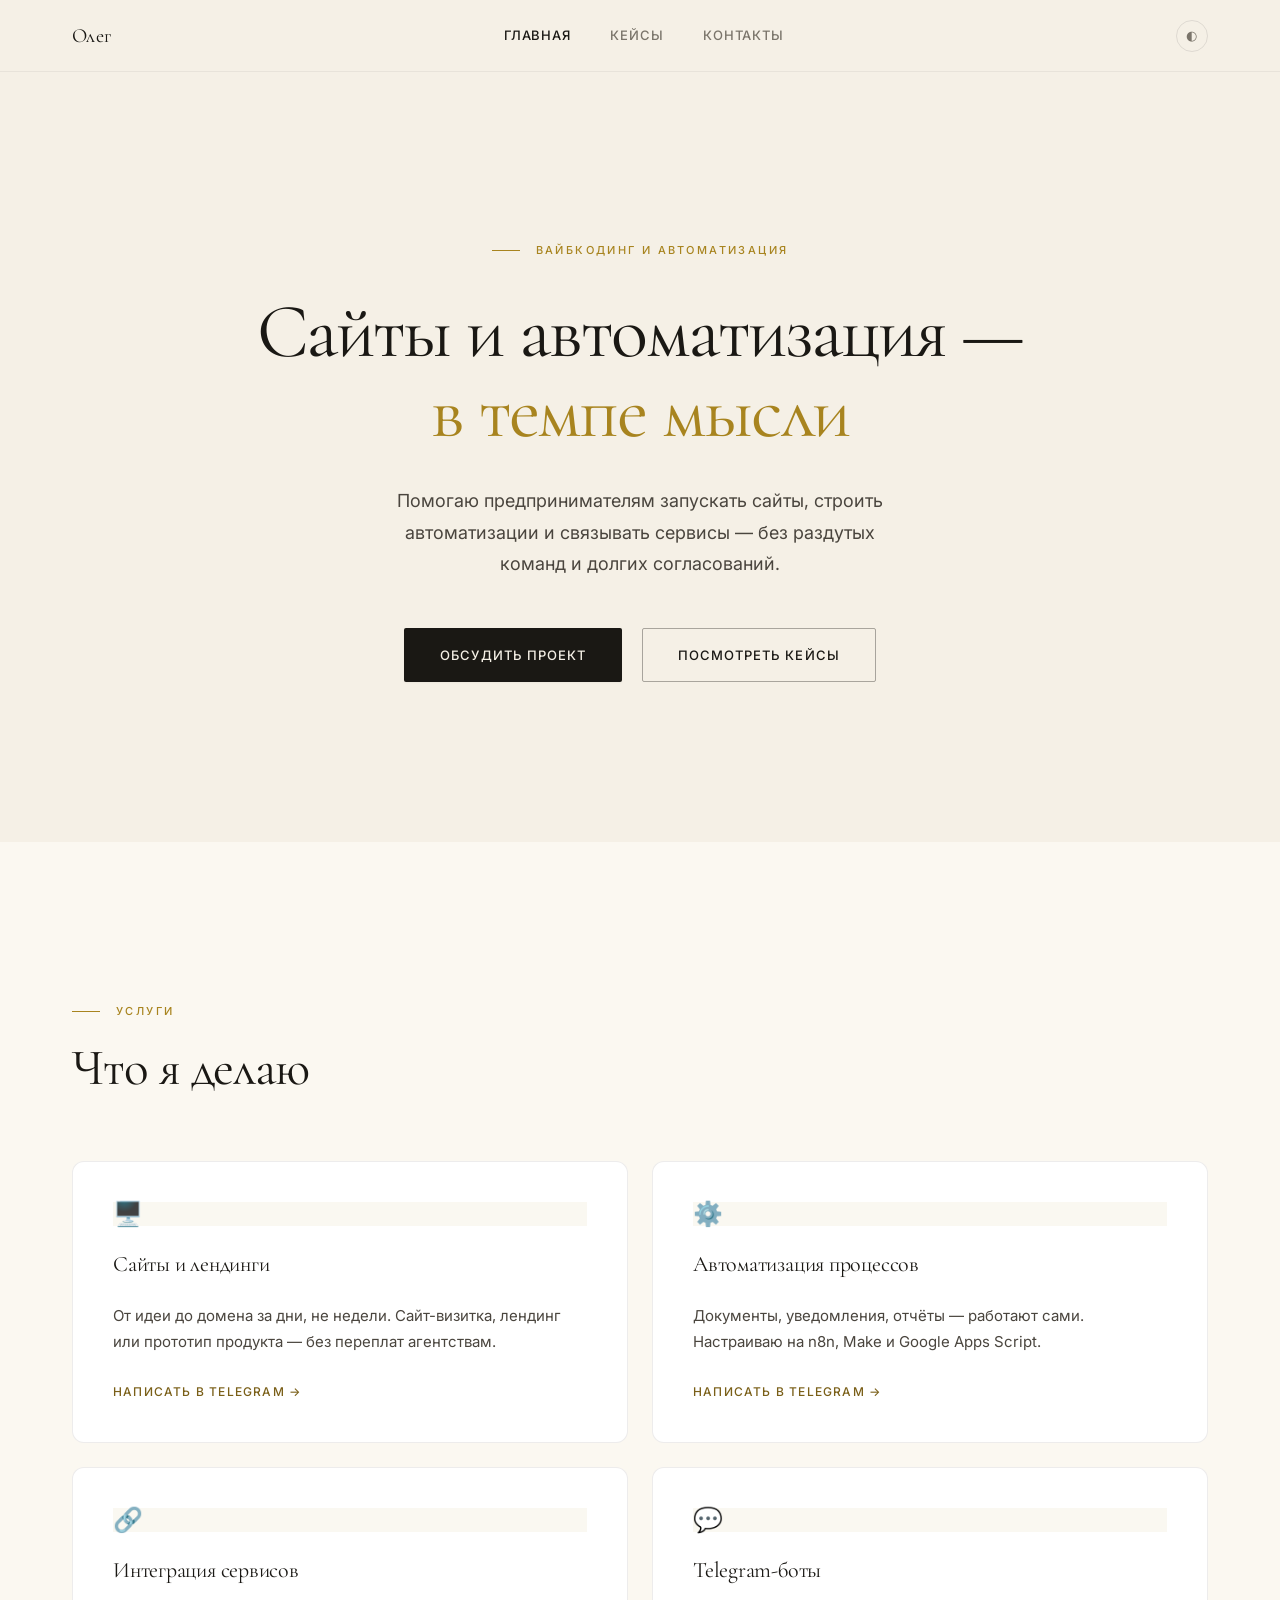
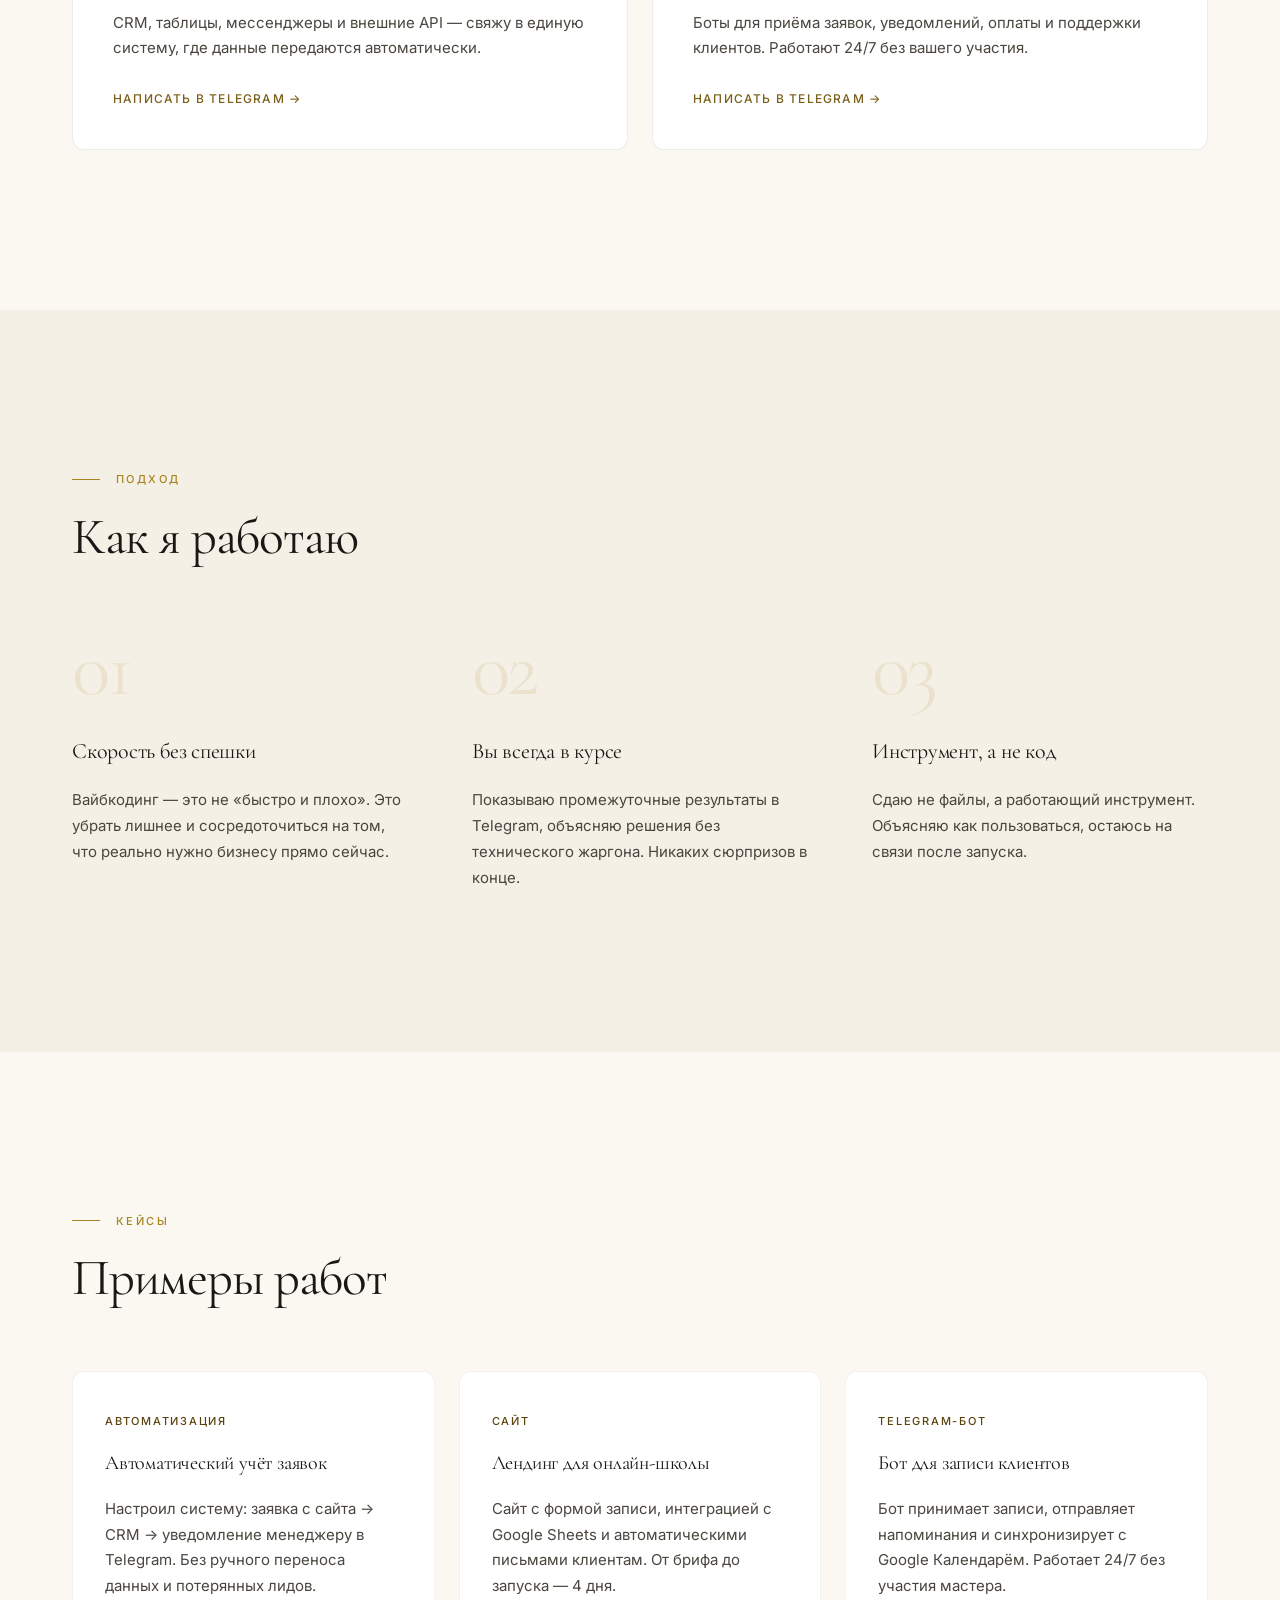
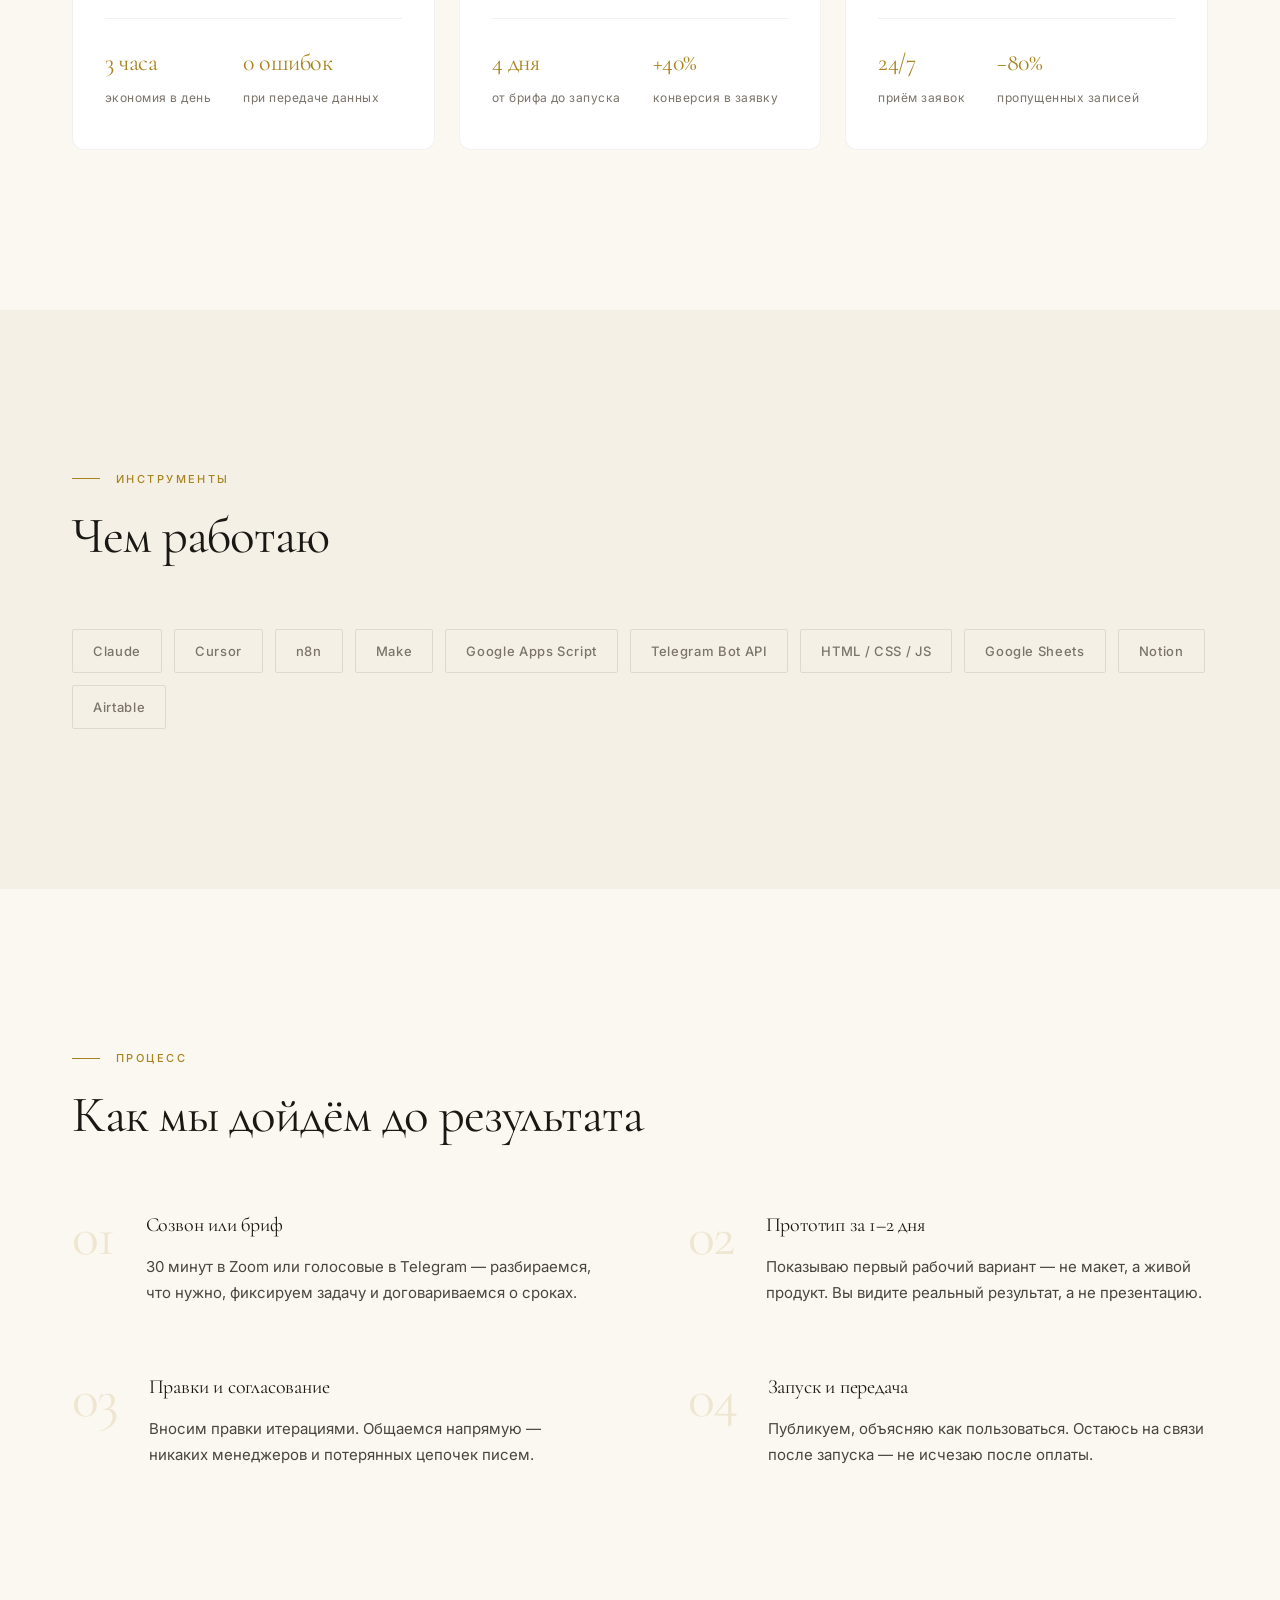
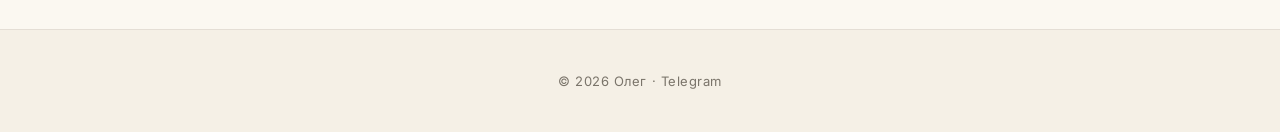
==== index.html @ b2e55bcb "Фаза 2 (частично): добавлены секции Подход, Кейсы, Стек, Процесс Добавлены 4 новые секции в index.ht" ====
<!DOCTYPE html>
<html lang="ru" data-theme="light">
<head>
  <meta charset="UTF-8">
  <meta name="viewport" content="width=device-width, initial-scale=1.0">
  <title>Олег — вайбкодер и автоматизация бизнеса</title>
  <link rel="stylesheet" href="styles/main.css">
  <link rel="stylesheet" href="styles/theme-light.css">
</head>
<body>

  <header class="header">
    <div class="container">
      <a href="index.html" class="logo">Олег</a>
      <nav class="nav">
        <a href="index.html" class="nav__link nav__link--active">Главная</a>
        <a href="portfolio.html" class="nav__link">Кейсы</a>
        <a href="contacts.html" class="nav__link">Контакты</a>
      </nav>
      <button class="theme-toggle" id="themeToggle" aria-label="Сменить тему"></button>
    </div>
  </header>

  <main>

    <section class="hero">
      <div class="container">
        <p class="hero__eyebrow">Вайбкодинг и автоматизация</p>
        <h1 class="hero__title">
          Сайты и автоматизация —<br>
          <span class="accent">в темпе мысли</span>
        </h1>
        <p class="hero__text">
          Помогаю предпринимателям запускать сайты, строить автоматизации
          и связывать сервисы — без раздутых команд и долгих согласований.
        </p>
        <div class="hero__actions">
          <a href="https://t.me/@ZhukOleh" class="btn btn--primary" target="_blank" rel="noopener">Обсудить проект</a>
          <a href="portfolio.html" class="btn btn--secondary">Посмотреть кейсы</a>
        </div>
      </div>
    </section>

    <section class="services">
      <div class="container">
        <p class="section-eyebrow">Услуги</p>
        <h2 class="section-title">Что я делаю</h2>
        <div class="services-grid">

          <article class="service-card">
            <div class="service-card__icon-wrap">🖥️</div>
            <h3 class="service-card__title">Сайты и лендинги</h3>
            <p class="service-card__text">От идеи до домена за дни, не недели. Сайт-визитка, лендинг или прототип продукта — без переплат агентствам.</p>
            <a href="https://t.me/@ZhukOleh" class="service-card__link" target="_blank" rel="noopener">Написать в Telegram →</a>
          </article>

          <article class="service-card">
            <div class="service-card__icon-wrap">⚙️</div>
            <h3 class="service-card__title">Автоматизация процессов</h3>
            <p class="service-card__text">Документы, уведомления, отчёты — работают сами. Настраиваю на n8n, Make и Google Apps Script.</p>
            <a href="https://t.me/@ZhukOleh" class="service-card__link" target="_blank" rel="noopener">Написать в Telegram →</a>
          </article>

          <article class="service-card">
            <div class="service-card__icon-wrap">🔗</div>
            <h3 class="service-card__title">Интеграция сервисов</h3>
            <p class="service-card__text">CRM, таблицы, мессенджеры и внешние API — свяжу в единую систему, где данные передаются автоматически.</p>
            <a href="https://t.me/@ZhukOleh" class="service-card__link" target="_blank" rel="noopener">Написать в Telegram →</a>
          </article>

          <article class="service-card">
            <div class="service-card__icon-wrap">💬</div>
            <h3 class="service-card__title">Telegram-боты</h3>
            <p class="service-card__text">Боты для приёма заявок, уведомлений, оплаты и поддержки клиентов. Работают 24/7 без вашего участия.</p>
            <a href="https://t.me/@ZhukOleh" class="service-card__link" target="_blank" rel="noopener">Написать в Telegram →</a>
          </article>

        </div>
      </div>
    </section>

    <section class="approach">
      <div class="container">
        <p class="section-eyebrow">Подход</p>
        <h2 class="section-title">Как я работаю</h2>
        <div class="approach-grid">

          <div class="approach-item">
            <span class="approach-item__num">01</span>
            <h3 class="approach-item__title">Скорость без спешки</h3>
            <p class="approach-item__text">Вайбкодинг — это не «быстро и плохо». Это убрать лишнее и сосредоточиться на том, что реально нужно бизнесу прямо сейчас.</p>
          </div>

          <div class="approach-item">
            <span class="approach-item__num">02</span>
            <h3 class="approach-item__title">Вы всегда в курсе</h3>
            <p class="approach-item__text">Показываю промежуточные результаты в Telegram, объясняю решения без технического жаргона. Никаких сюрпризов в конце.</p>
          </div>

          <div class="approach-item">
            <span class="approach-item__num">03</span>
            <h3 class="approach-item__title">Инструмент, а не код</h3>
            <p class="approach-item__text">Сдаю не файлы, а работающий инструмент. Объясняю как пользоваться, остаюсь на связи после запуска.</p>
          </div>

        </div>
      </div>
    </section>

    <section class="cases">
      <div class="container">
        <p class="section-eyebrow">Кейсы</p>
        <h2 class="section-title">Примеры работ</h2>
        <div class="cases-grid">

          <article class="case-card">
            <span class="case-card__tag">Автоматизация</span>
            <h3 class="case-card__title">Автоматический учёт заявок</h3>
            <p class="case-card__text">Настроил систему: заявка с сайта → CRM → уведомление менеджеру в Telegram. Без ручного переноса данных и потерянных лидов.</p>
            <div class="case-card__metrics">
              <div class="case-card__metric">
                <span class="case-card__metric-value">3 часа</span>
                <span class="case-card__metric-label">экономия в день</span>
              </div>
              <div class="case-card__metric">
                <span class="case-card__metric-value">0 ошибок</span>
                <span class="case-card__metric-label">при передаче данных</span>
              </div>
            </div>
          </article>

          <article class="case-card">
            <span class="case-card__tag">Сайт</span>
            <h3 class="case-card__title">Лендинг для онлайн-школы</h3>
            <p class="case-card__text">Сайт с формой записи, интеграцией с Google Sheets и автоматическими письмами клиентам. От брифа до запуска — 4 дня.</p>
            <div class="case-card__metrics">
              <div class="case-card__metric">
                <span class="case-card__metric-value">4 дня</span>
                <span class="case-card__metric-label">от брифа до запуска</span>
              </div>
              <div class="case-card__metric">
                <span class="case-card__metric-value">+40%</span>
                <span class="case-card__metric-label">конверсия в заявку</span>
              </div>
            </div>
          </article>

          <article class="case-card">
            <span class="case-card__tag">Telegram-бот</span>
            <h3 class="case-card__title">Бот для записи клиентов</h3>
            <p class="case-card__text">Бот принимает записи, отправляет напоминания и синхронизирует с Google Календарём. Работает 24/7 без участия мастера.</p>
            <div class="case-card__metrics">
              <div class="case-card__metric">
                <span class="case-card__metric-value">24/7</span>
                <span class="case-card__metric-label">приём заявок</span>
              </div>
              <div class="case-card__metric">
                <span class="case-card__metric-value">−80%</span>
                <span class="case-card__metric-label">пропущенных записей</span>
              </div>
            </div>
          </article>

        </div>
      </div>
    </section>

    <section class="stack">
      <div class="container">
        <p class="section-eyebrow">Инструменты</p>
        <h2 class="section-title">Чем работаю</h2>
        <div class="stack-grid">
          <div class="stack-item">Claude</div>
          <div class="stack-item">Cursor</div>
          <div class="stack-item">n8n</div>
          <div class="stack-item">Make</div>
          <div class="stack-item">Google Apps Script</div>
          <div class="stack-item">Telegram Bot API</div>
          <div class="stack-item">HTML / CSS / JS</div>
          <div class="stack-item">Google Sheets</div>
          <div class="stack-item">Notion</div>
          <div class="stack-item">Airtable</div>
        </div>
      </div>
    </section>

    <section class="process">
      <div class="container">
        <p class="section-eyebrow">Процесс</p>
        <h2 class="section-title">Как мы дойдём до результата</h2>
        <div class="process-steps">

          <div class="process-step">
            <span class="process-step__num">01</span>
            <div class="process-step__body">
              <h3 class="process-step__title">Созвон или бриф</h3>
              <p class="process-step__text">30 минут в Zoom или голосовые в Telegram — разбираемся, что нужно, фиксируем задачу и договариваемся о сроках.</p>
            </div>
          </div>

          <div class="process-step">
            <span class="process-step__num">02</span>
            <div class="process-step__body">
              <h3 class="process-step__title">Прототип за 1–2 дня</h3>
              <p class="process-step__text">Показываю первый рабочий вариант — не макет, а живой продукт. Вы видите реальный результат, а не презентацию.</p>
            </div>
          </div>

          <div class="process-step">
            <span class="process-step__num">03</span>
            <div class="process-step__body">
              <h3 class="process-step__title">Правки и согласование</h3>
              <p class="process-step__text">Вносим правки итерациями. Общаемся напрямую — никаких менеджеров и потерянных цепочек писем.</p>
            </div>
          </div>

          <div class="process-step">
            <span class="process-step__num">04</span>
            <div class="process-step__body">
              <h3 class="process-step__title">Запуск и передача</h3>
              <p class="process-step__text">Публикуем, объясняю как пользоваться. Остаюсь на связи после запуска — не исчезаю после оплаты.</p>
            </div>
          </div>

        </div>
      </div>
    </section>

  </main>

  <footer class="footer">
    <div class="container">
      <p>© 2026 Олег · <a href="https://t.me/@ZhukOleh" target="_blank" rel="noopener">Telegram</a></p>
    </div>
  </footer>

  <script>
    (function () {
      var html = document.documentElement;
      var btn = document.getElementById('themeToggle');
      var saved = localStorage.getItem('site-theme');
      if (saved) html.setAttribute('data-theme', saved);
      btn.addEventListener('click', function () {
        var next = html.getAttribute('data-theme') === 'light' ? 'dark' : 'light';
        html.setAttribute('data-theme', next);
        localStorage.setItem('site-theme', next);
      });
    }());
  </script>

</body>
</html>
---- styles/main.css ----
@import url('https://fonts.googleapis.com/css2?family=Cormorant+Garamond:ital,wght@0,400;0,500;0,600;1,400;1,500&family=Inter:wght@400;500;600&family=Playfair+Display:ital,wght@0,400;0,500;0,700;1,400&display=swap');

/* ============================================================
   Переменные
   ============================================================ */

:root {
  /* Фоны */
  --bg-void:          #08080C;
  --bg-deep:          #0D0C11;
  --bg-surface:       #13111A;
  --bg-surface-hover: #181520;

  /* Золото — только для акцентов */
  --gold-muted:   #8B6F2C;
  --gold-base:    #B8923C;
  --gold-classic: #D4AF37;
  --gold-bright:  #E2C05A;
  --gold-light:   #F4D77E;

  /* Текст */
  --text-primary:   #F5F0E8;
  --text-secondary: #B8B0A6;
  --text-tertiary:  #7A7268;

  /* Границы */
  --border-subtle:  rgba(245, 240, 232, 0.06);
  --border-default: rgba(245, 240, 232, 0.10);
  --border-gold:    rgba(212, 175, 55, 0.30);

  /* Шрифты */
  --font-heading: 'Playfair Display', Georgia, serif;
  --font-body:    'Inter', -apple-system, BlinkMacSystemFont, sans-serif;

  /* Анимация */
  --ease-out: cubic-bezier(0.16, 1, 0.3, 1);
}

/* ============================================================
   Сброс и база
   ============================================================ */

*, *::before, *::after {
  box-sizing: border-box;
  margin: 0;
  padding: 0;
}

body {
  font-family: var(--font-body);
  background-color: var(--bg-void);
  color: var(--text-primary);
  line-height: 1.7;
  -webkit-font-smoothing: antialiased;
}

.container {
  max-width: 1200px;
  margin: 0 auto;
  padding: 0 2rem;
}

/* ============================================================
   Header
   ============================================================ */

.header {
  height: 72px;
  display: flex;
  align-items: center;
  position: sticky;
  top: 0;
  z-index: 100;
  border-bottom: 1px solid var(--border-subtle);
  background: rgba(8, 8, 12, 0.85);
  backdrop-filter: blur(24px);
  -webkit-backdrop-filter: blur(24px);
}

.header .container {
  display: flex;
  align-items: center;
  justify-content: space-between;
  width: 100%;
}

.logo {
  font-family: var(--font-heading);
  font-size: 1.25rem;
  font-weight: 400;
  color: var(--text-primary);
  text-decoration: none;
  letter-spacing: 0.02em;
}

.nav {
  display: flex;
  gap: 2.5rem;
}

.nav__link {
  color: var(--text-tertiary);
  text-decoration: none;
  font-size: 0.8125rem;
  font-weight: 500;
  letter-spacing: 0.06em;
  text-transform: uppercase;
  transition: color 0.2s ease;
}

.nav__link:hover,
.nav__link--active {
  color: var(--text-primary);
}

/* ============================================================
   Кнопки
   ============================================================ */

.btn {
  display: inline-block;
  font-family: var(--font-body);
  font-size: 0.8125rem;
  font-weight: 500;
  letter-spacing: 0.08em;
  text-transform: uppercase;
  text-decoration: none;
  cursor: pointer;
  border: none;
  transition: all 0.3s var(--ease-out);
}

/* Золотая заливка */
.btn--primary {
  padding: 16px 36px;
  background: var(--gold-classic);
  color: #0A0908;
  border-radius: 2px;
}

.btn--primary:hover {
  background: var(--gold-bright);
  transform: translateY(-1px);
}

.btn--primary:active {
  transform: translateY(0);
}

/* Золотой контур */
.btn--secondary {
  padding: 15px 35px;
  background: transparent;
  color: var(--gold-classic);
  border: 1px solid var(--border-gold);
  border-radius: 2px;
}

.btn--secondary:hover {
  border-color: var(--gold-classic);
  color: var(--gold-bright);
}

/* ============================================================
   Вспомогательные элементы
   ============================================================ */

/* ── УСЛУГИ */
.section-eyebrow {
  display: flex;
  align-items: center;
  gap: 1rem;
  font-size: 0.6875rem;
  font-weight: 500;
  letter-spacing: 0.22em;
  text-transform: uppercase;
  color: var(--gold-classic);
  margin-bottom: 1.25rem;
}

.section-eyebrow::before {
  content: '';
  display: block;
  width: 28px;
  height: 1px;
  background: var(--gold-classic);
  flex-shrink: 0;
}

.section-title {
  font-family: var(--font-heading);
  font-size: clamp(2rem, 4vw, 3.25rem);
  font-weight: 400;
  letter-spacing: -0.02em;
  line-height: 1.1;
  color: var(--text-primary);
  margin-bottom: 4rem;
}

/* Золотой акцент в тексте — цвет, без градиента */
.accent {
  color: var(--gold-classic);
}

/* ============================================================
   Hero
   ============================================================ */

.hero {
  padding: 160px 0;
  text-align: center;
}

.hero__eyebrow {
  display: inline-flex;
  align-items: center;
  gap: 1rem;
  font-size: 0.6875rem;
  font-weight: 500;
  letter-spacing: 0.22em;
  text-transform: uppercase;
  color: var(--gold-classic);
  margin-bottom: 2rem;
}

.hero__eyebrow::before {
  content: '';
  display: block;
  width: 28px;
  height: 1px;
  background: var(--gold-classic);
}

.hero__title {
  font-family: var(--font-heading);
  font-size: clamp(2.75rem, 6vw, 5.5rem);
  font-weight: 400;
  line-height: 1.05;
  letter-spacing: -0.025em;
  color: var(--text-primary);
  margin-bottom: 2rem;
}

.hero__text {
  font-size: 1.125rem;
  color: var(--text-secondary);
  max-width: 520px;
  margin: 0 auto 3rem;
  line-height: 1.75;
  font-weight: 400;
}

.hero__actions {
  display: flex;
  gap: 1.25rem;
  justify-content: center;
  flex-wrap: wrap;
}

/* ============================================================
   Услуги
   ============================================================ */

.services {
  padding: 160px 0;
  background: var(--bg-deep);
}

.services-grid {
  display: grid;
  grid-template-columns: repeat(2, 1fr);
  gap: 1px;
  background: var(--border-subtle);
  border: 1px solid var(--border-subtle);
}

.service-card {
  background: var(--bg-deep);
  padding: 3rem 2.5rem;
  display: flex;
  flex-direction: column;
  gap: 1.25rem;
  transition: background 0.3s var(--ease-out);
}

.service-card:hover {
  background: var(--bg-surface);
}

.service-card__icon-wrap {
  font-size: 1.5rem;
  line-height: 1;
}

.service-card__title {
  font-family: var(--font-heading);
  font-size: 1.375rem;
  font-weight: 400;
  color: var(--text-primary);
  letter-spacing: -0.01em;
}

.service-card__text {
  font-size: 0.9375rem;
  color: var(--text-secondary);
  line-height: 1.7;
  flex: 1;
}

.service-card__link {
  display: inline-flex;
  align-items: center;
  gap: 0.5rem;
  font-size: 0.75rem;
  font-weight: 500;
  letter-spacing: 0.1em;
  text-transform: uppercase;
  color: var(--gold-muted);
  text-decoration: none;
  margin-top: 0.5rem;
  transition: color 0.2s ease, gap 0.2s ease;
}

.service-card__link:hover {
  color: var(--gold-classic);
  gap: 0.75rem;
}

/* ============================================================
   Подход
   ============================================================ */

.approach {
  padding: 160px 0;
  background: var(--bg-void);
}

.approach-grid {
  display: grid;
  grid-template-columns: repeat(3, 1fr);
  gap: 4rem;
}

.approach-item {
  position: relative;
}

.approach-item__num {
  display: block;
  font-family: var(--font-heading);
  font-size: 5rem;
  font-weight: 400;
  color: var(--gold-classic);
  opacity: 0.12;
  line-height: 1;
  margin-bottom: 1.5rem;
  letter-spacing: -0.04em;
}

.approach-item__title {
  font-family: var(--font-heading);
  font-size: 1.375rem;
  font-weight: 400;
  color: var(--text-primary);
  margin-bottom: 1rem;
  letter-spacing: -0.01em;
}

.approach-item__text {
  color: var(--text-secondary);
  font-size: 0.9375rem;
  line-height: 1.75;
}

/* ============================================================
   Кейсы
   ============================================================ */

.cases {
  padding: 160px 0;
  background: var(--bg-deep);
}

.cases-grid {
  display: grid;
  grid-template-columns: repeat(3, 1fr);
  gap: 1.5rem;
}

.case-card {
  background: var(--bg-surface);
  border: 1px solid var(--border-subtle);
  border-radius: 12px;
  padding: 2.5rem 2rem;
  display: flex;
  flex-direction: column;
  gap: 1.25rem;
  transition: border-color 0.3s var(--ease-out), transform 0.3s var(--ease-out);
}

.case-card:hover {
  border-color: var(--border-gold);
  transform: translateY(-4px);
}

.case-card__tag {
  font-size: 0.6875rem;
  font-weight: 500;
  letter-spacing: 0.16em;
  text-transform: uppercase;
  color: var(--gold-muted);
}

.case-card__title {
  font-family: var(--font-heading);
  font-size: 1.25rem;
  font-weight: 400;
  color: var(--text-primary);
  letter-spacing: -0.01em;
  line-height: 1.3;
}

.case-card__text {
  font-size: 0.9375rem;
  color: var(--text-secondary);
  line-height: 1.7;
  flex: 1;
}

.case-card__metrics {
  display: flex;
  gap: 2rem;
  padding-top: 1.5rem;
  border-top: 1px solid var(--border-subtle);
}

.case-card__metric {
  display: flex;
  flex-direction: column;
  gap: 0.25rem;
}

.case-card__metric-value {
  font-family: var(--font-heading);
  font-size: 1.5rem;
  font-weight: 400;
  color: var(--gold-classic);
  letter-spacing: -0.02em;
}

.case-card__metric-label {
  font-size: 0.75rem;
  color: var(--text-tertiary);
  letter-spacing: 0.04em;
}

/* ============================================================
   Стек
   ============================================================ */

.stack {
  padding: 160px 0;
  background: var(--bg-void);
}

.stack-grid {
  display: flex;
  flex-wrap: wrap;
  gap: 0.75rem;
}

.stack-item {
  padding: 0.625rem 1.25rem;
  border: 1px solid var(--border-default);
  border-radius: 2px;
  font-size: 0.8125rem;
  font-weight: 500;
  letter-spacing: 0.05em;
  color: var(--text-tertiary);
  transition: color 0.25s ease, border-color 0.25s ease;
  cursor: default;
}

.stack-item:hover {
  color: var(--gold-classic);
  border-color: var(--border-gold);
}

/* ============================================================
   Процесс
   ============================================================ */

.process {
  padding: 160px 0;
  background: var(--bg-deep);
}

.process-steps {
  display: grid;
  grid-template-columns: repeat(2, 1fr);
  gap: 4rem 6rem;
}

.process-step {
  display: flex;
  gap: 2rem;
  align-items: flex-start;
}

.process-step__num {
  font-family: var(--font-heading);
  font-size: 3.5rem;
  font-weight: 400;
  color: var(--gold-classic);
  opacity: 0.15;
  line-height: 1;
  flex-shrink: 0;
  letter-spacing: -0.04em;
}

.process-step__title {
  font-family: var(--font-heading);
  font-size: 1.25rem;
  font-weight: 400;
  color: var(--text-primary);
  margin-bottom: 0.75rem;
  letter-spacing: -0.01em;
}

.process-step__text {
  font-size: 0.9375rem;
  color: var(--text-secondary);
  line-height: 1.75;
}

/* ============================================================
   Footer
   ============================================================ */

.footer {
  background: var(--bg-void);
  border-top: 1px solid var(--border-subtle);
  padding: 2.5rem 0;
  text-align: center;
  color: var(--text-tertiary);
  font-size: 0.8125rem;
  letter-spacing: 0.04em;
}

.footer a {
  color: var(--text-tertiary);
  text-decoration: none;
  transition: color 0.2s ease;
}

.footer a:hover {
  color: var(--gold-classic);
}

/* ============================================================
   Переключатель темы
   ============================================================ */

.theme-toggle {
  width: 32px;
  height: 32px;
  border-radius: 50%;
  border: 1px solid var(--border-default);
  background: transparent;
  color: var(--text-tertiary);
  cursor: pointer;
  display: flex;
  align-items: center;
  justify-content: center;
  transition: border-color 0.2s ease, color 0.2s ease;
  padding: 0;
  font-size: 0.8125rem;
  line-height: 1;
  flex-shrink: 0;
}

.theme-toggle:hover {
  border-color: var(--gold-classic);
  color: var(--gold-classic);
}

/* ◑ в тёмной теме — показывает светлую половину (кликни чтобы перейти в свет) */
.theme-toggle::before {
  content: '◑';
}

[data-theme="light"] .theme-toggle::before {
  content: '◐';
}

/* ============================================================
   Адаптив
   ============================================================ */

@media (max-width: 1024px) {
  .approach-grid {
    gap: 2.5rem;
  }
}

@media (max-width: 900px) {
  .services-grid {
    grid-template-columns: 1fr;
  }

  .approach-grid {
    grid-template-columns: 1fr;
    gap: 3rem;
  }

  .cases-grid {
    grid-template-columns: 1fr;
  }

  .process-steps {
    grid-template-columns: 1fr;
    gap: 3rem;
  }
}

@media (max-width: 768px) {
  .hero {
    padding: 100px 0;
  }

  .services,
  .approach,
  .cases,
  .stack,
  .process {
    padding: 80px 0;
  }

  .hero__actions {
    flex-direction: column;
    align-items: center;
  }

  .hero__actions .btn {
    width: 100%;
    max-width: 300px;
    text-align: center;
  }
}

@media (max-width: 600px) {
  .nav {
    gap: 1.5rem;
  }

  .section-title {
    margin-bottom: 2.5rem;
  }

  .service-card {
    padding: 2.5rem 1.75rem;
  }
}
---- styles/theme-light.css ----
/* ============================================================
   Светлая тема — переопределения поверх main.css
   Активируется атрибутом data-theme="light" на <html>
   ============================================================ */

[data-theme="light"] {

  /* Фоны */
  --bg-void:          #F5F0E6;
  --bg-deep:          #FBF8F1;
  --bg-surface:       #FFFFFF;
  --bg-surface-hover: #FBF8F1;
  --bg-elevated:      #EDE6D6;

  /* Антикварное золото — темнее, чем в тёмной теме: иначе не читается на cream */
  --gold-muted:   #5A430D;
  --gold-base:    #7A5F18;
  --gold-classic: #A8841F;
  --gold-bright:  #C9A961;
  --gold-light:   #DCC588;

  /* Чернила вместо белого */
  --text-primary:   #1A1814;
  --text-secondary: #4A453E;
  --text-tertiary:  #7A746A;
  --text-disabled:  #B8B0A0;

  /* Границы — тонкие чернила */
  --border-subtle:  rgba(26, 24, 20, 0.06);
  --border-default: rgba(26, 24, 20, 0.10);
  --border-gold:    rgba(168, 132, 31, 0.40);

  /* Cormorant Garamond — более книжный, чем Playfair */
  --font-heading: 'Cormorant Garamond', Georgia, serif;
}

/* ============================================================
   Header
   ============================================================ */

[data-theme="light"] .header {
  background: rgba(245, 240, 230, 0.92);
}

/* ============================================================
   Кнопки — на светлом CTA чернильная, не золотая
   ============================================================ */

[data-theme="light"] .btn--primary {
  background: #1A1814;
  color: #F5F0E6;
  border-color: #1A1814;
  box-shadow: 0 1px 2px rgba(26, 24, 20, 0.04);
}

[data-theme="light"] .btn--primary:hover {
  background: #2A2620;
  transform: translateY(-2px);
  /* Тонкая золотая полоска снизу — сигнатурный люкс-приём */
  box-shadow:
    inset 0 -1px 0 rgba(168, 132, 31, 0.5),
    0 16px 32px -8px rgba(26, 24, 20, 0.18);
}

[data-theme="light"] .btn--primary:active {
  transform: translateY(0);
  box-shadow: 0 4px 12px rgba(26, 24, 20, 0.12);
}

[data-theme="light"] .btn--secondary {
  color: #1A1814;
  border-color: rgba(26, 24, 20, 0.35);
}

[data-theme="light"] .btn--secondary:hover {
  color: #1A1814;
  border-color: #1A1814;
  background: rgba(26, 24, 20, 0.04);
  box-shadow: none;
}

/* ============================================================
   Карточки услуг — белые, приподнятые, с радиусами
   ============================================================ */

/* Убираем «плитку» из тёмной темы */
[data-theme="light"] .services-grid {
  gap: 1.5rem;
  background: transparent;
  border: none;
}

[data-theme="light"] .service-card {
  background: #FFFFFF;
  border: 1px solid rgba(26, 24, 20, 0.08);
  border-radius: 12px;
  padding: 2.5rem;
}

[data-theme="light"] .service-card:hover {
  border-color: rgba(168, 132, 31, 0.35);
  background: linear-gradient(180deg, #FFFFFF 0%, #FBF8F1 100%);
  transform: translateY(-4px);
  box-shadow: 0 24px 48px -16px rgba(26, 24, 20, 0.10);
}

[data-theme="light"] .service-card__icon-wrap {
  background: rgba(168, 132, 31, 0.06);
  border-color: rgba(168, 132, 31, 0.16);
}

[data-theme="light"] .service-card__link {
  color: var(--gold-base);
}

[data-theme="light"] .service-card__link:hover {
  color: var(--gold-classic);
}

/* ============================================================
   Footer
   ============================================================ */

[data-theme="light"] .footer {
  border-top-color: rgba(26, 24, 20, 0.08);
}
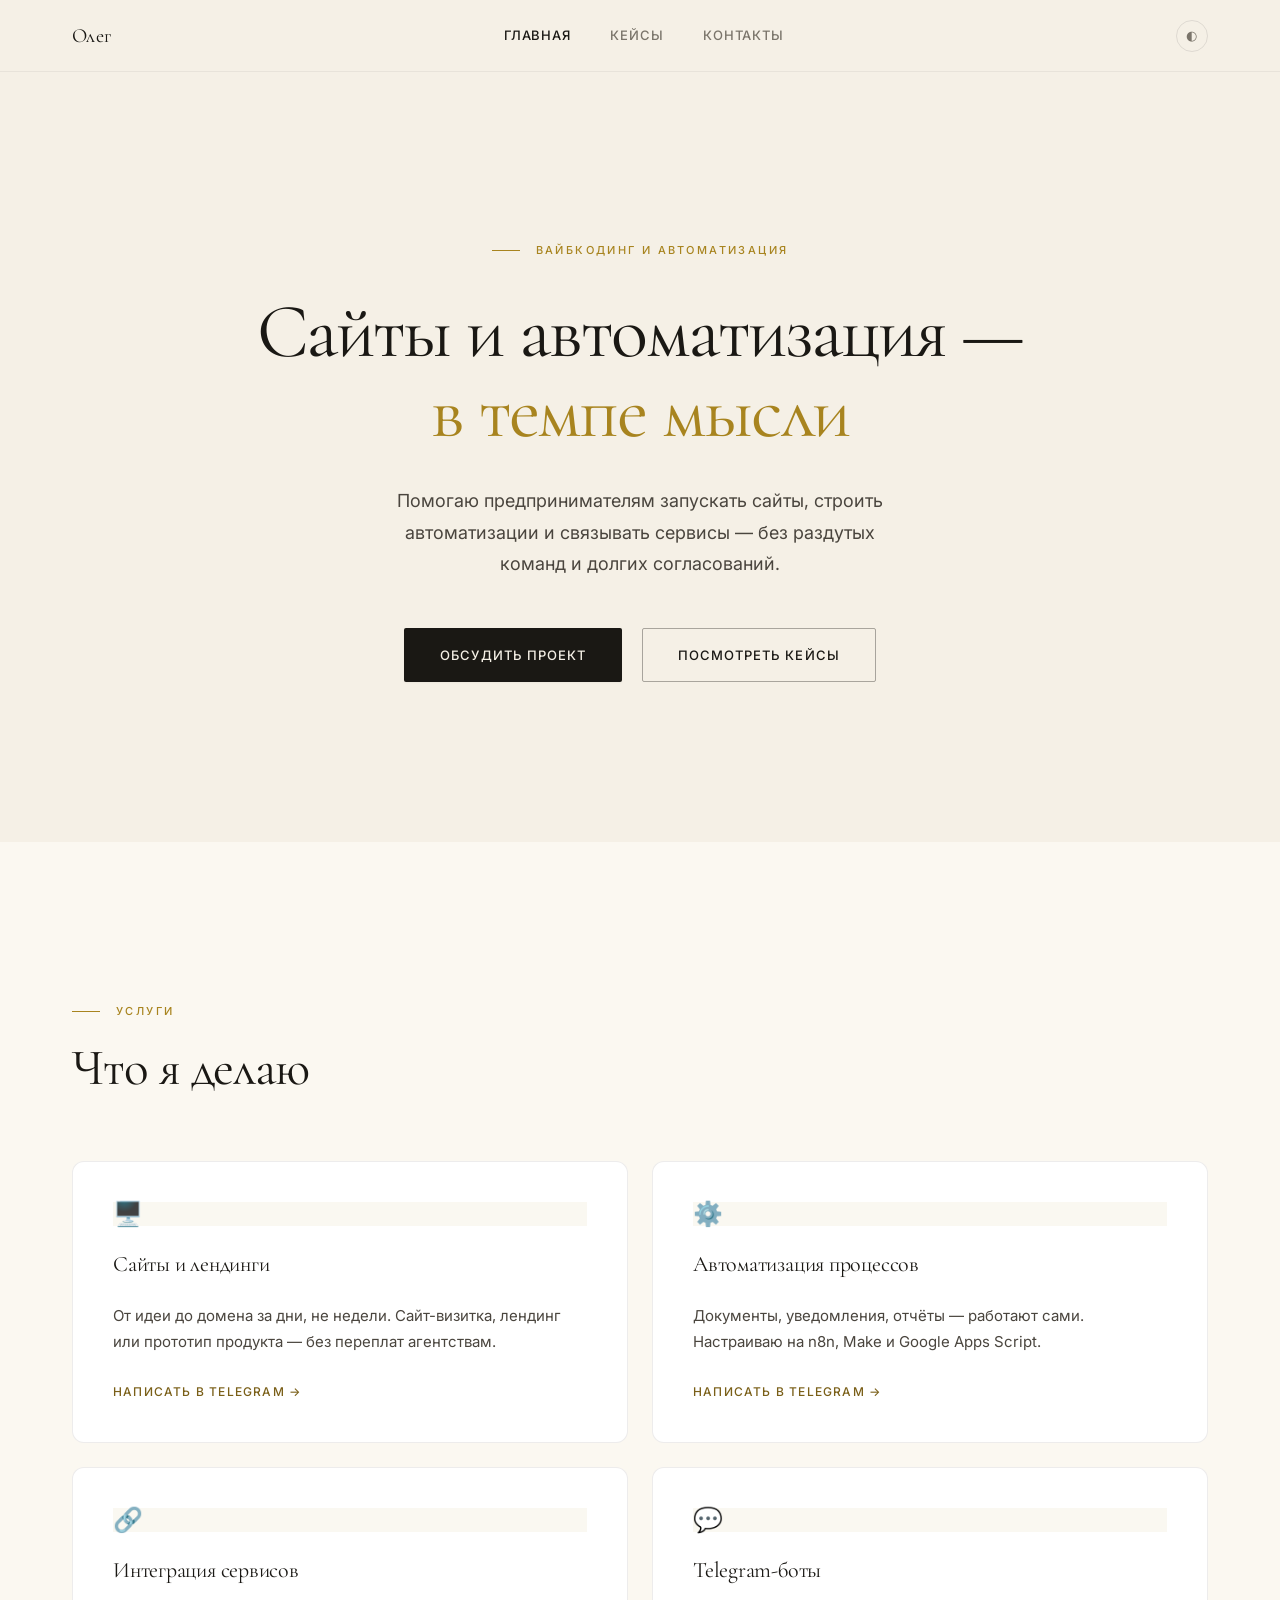
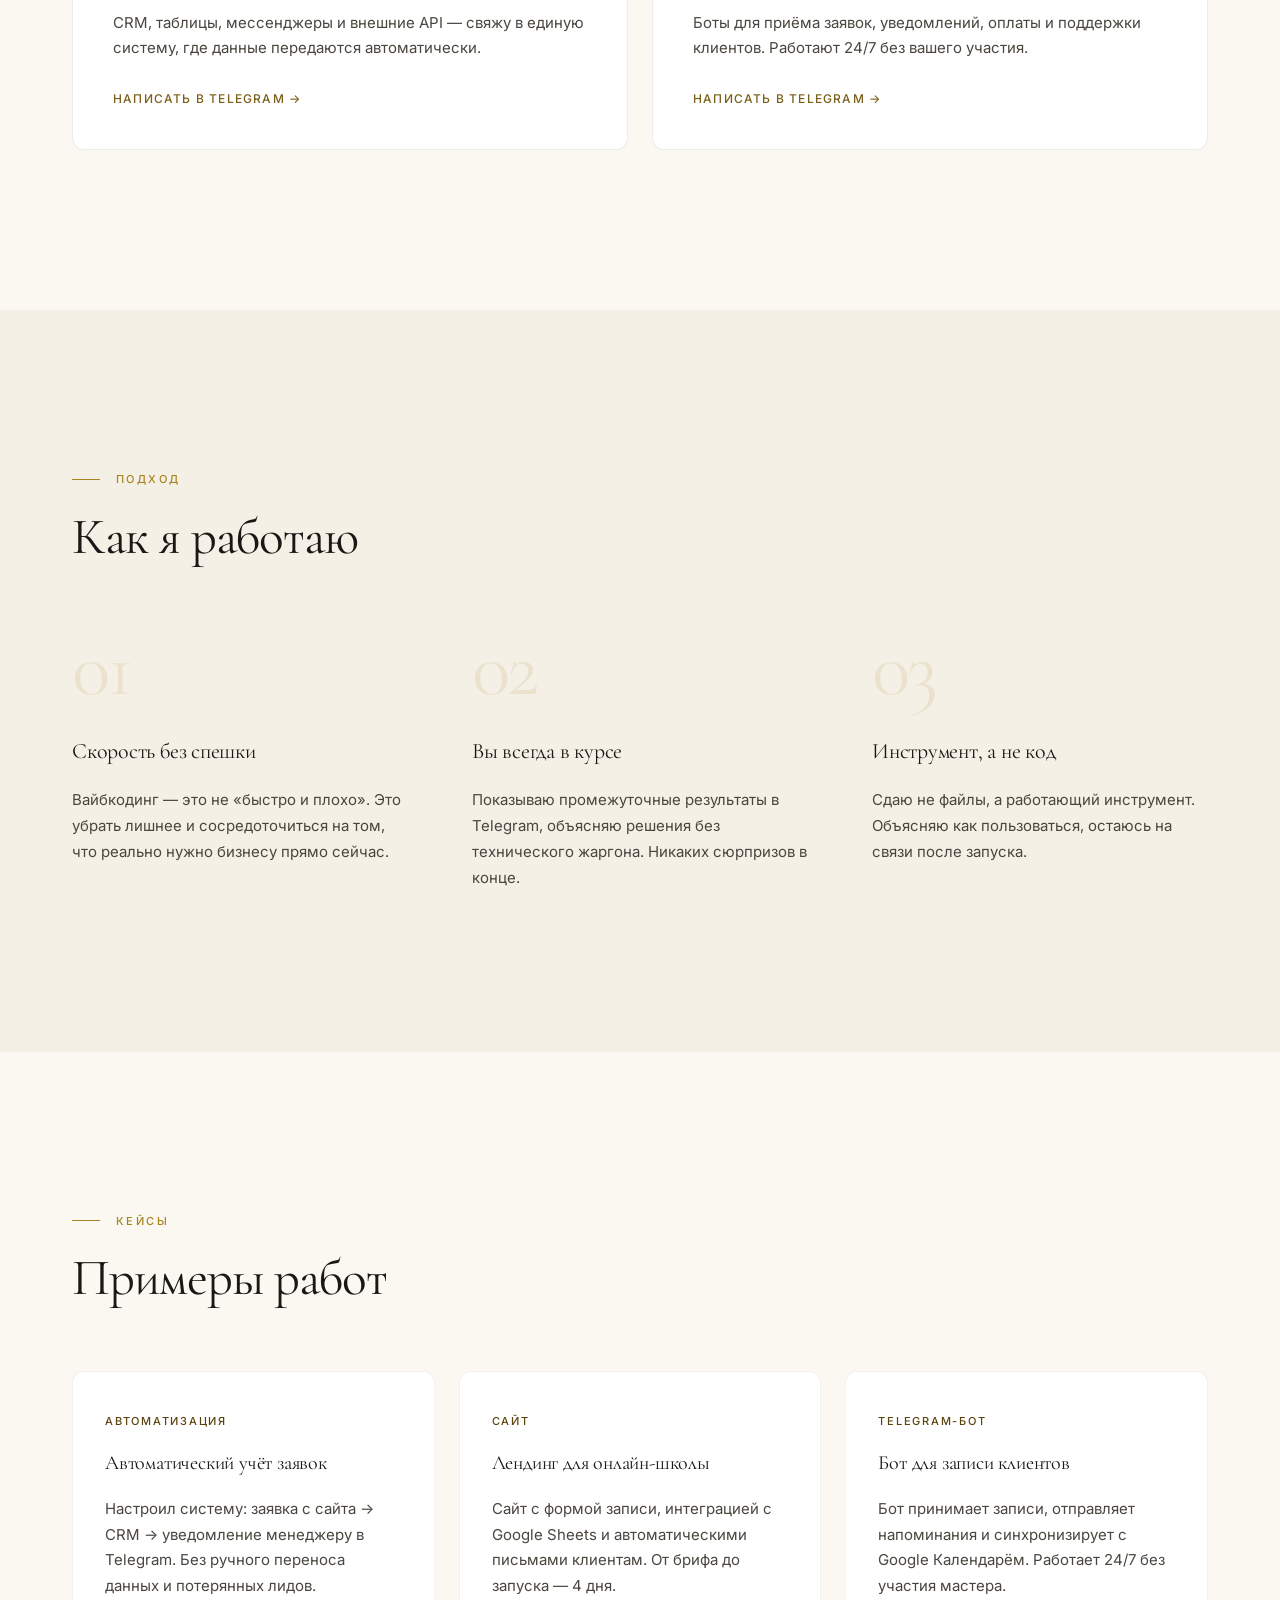
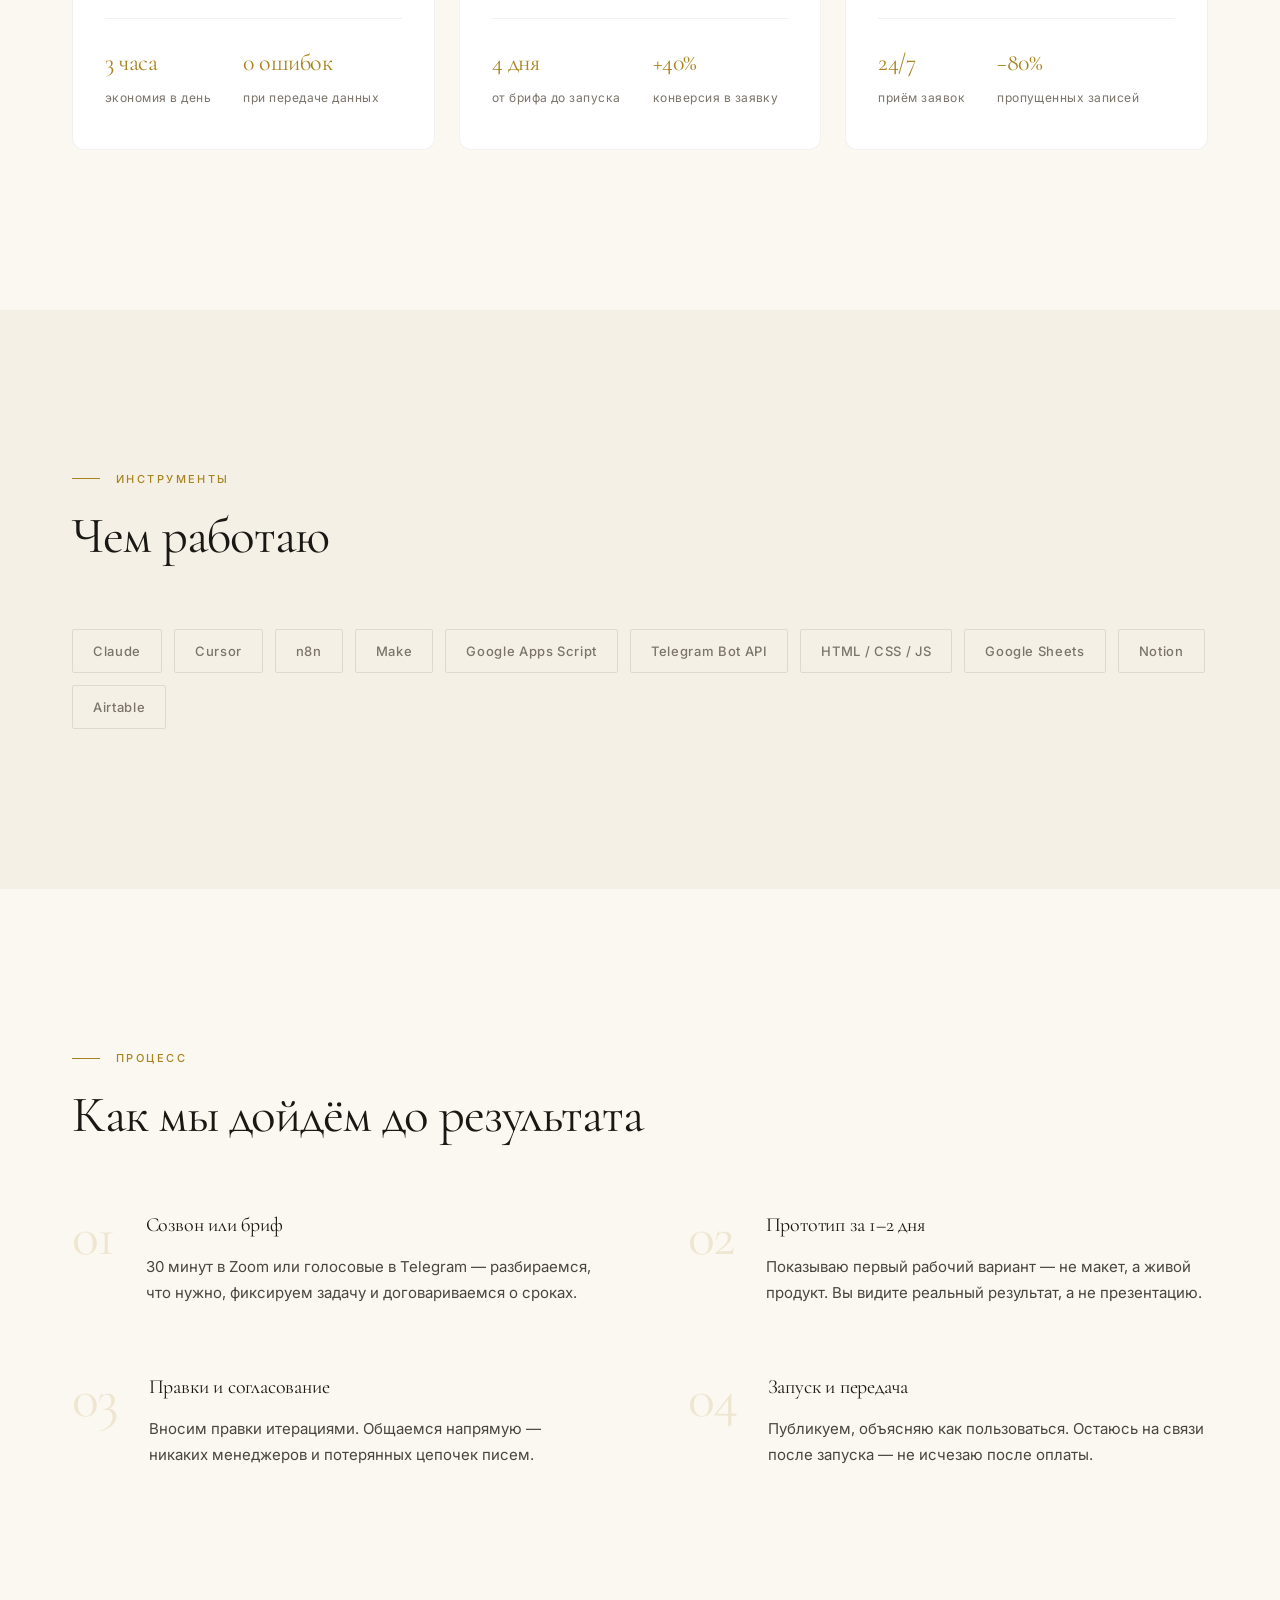
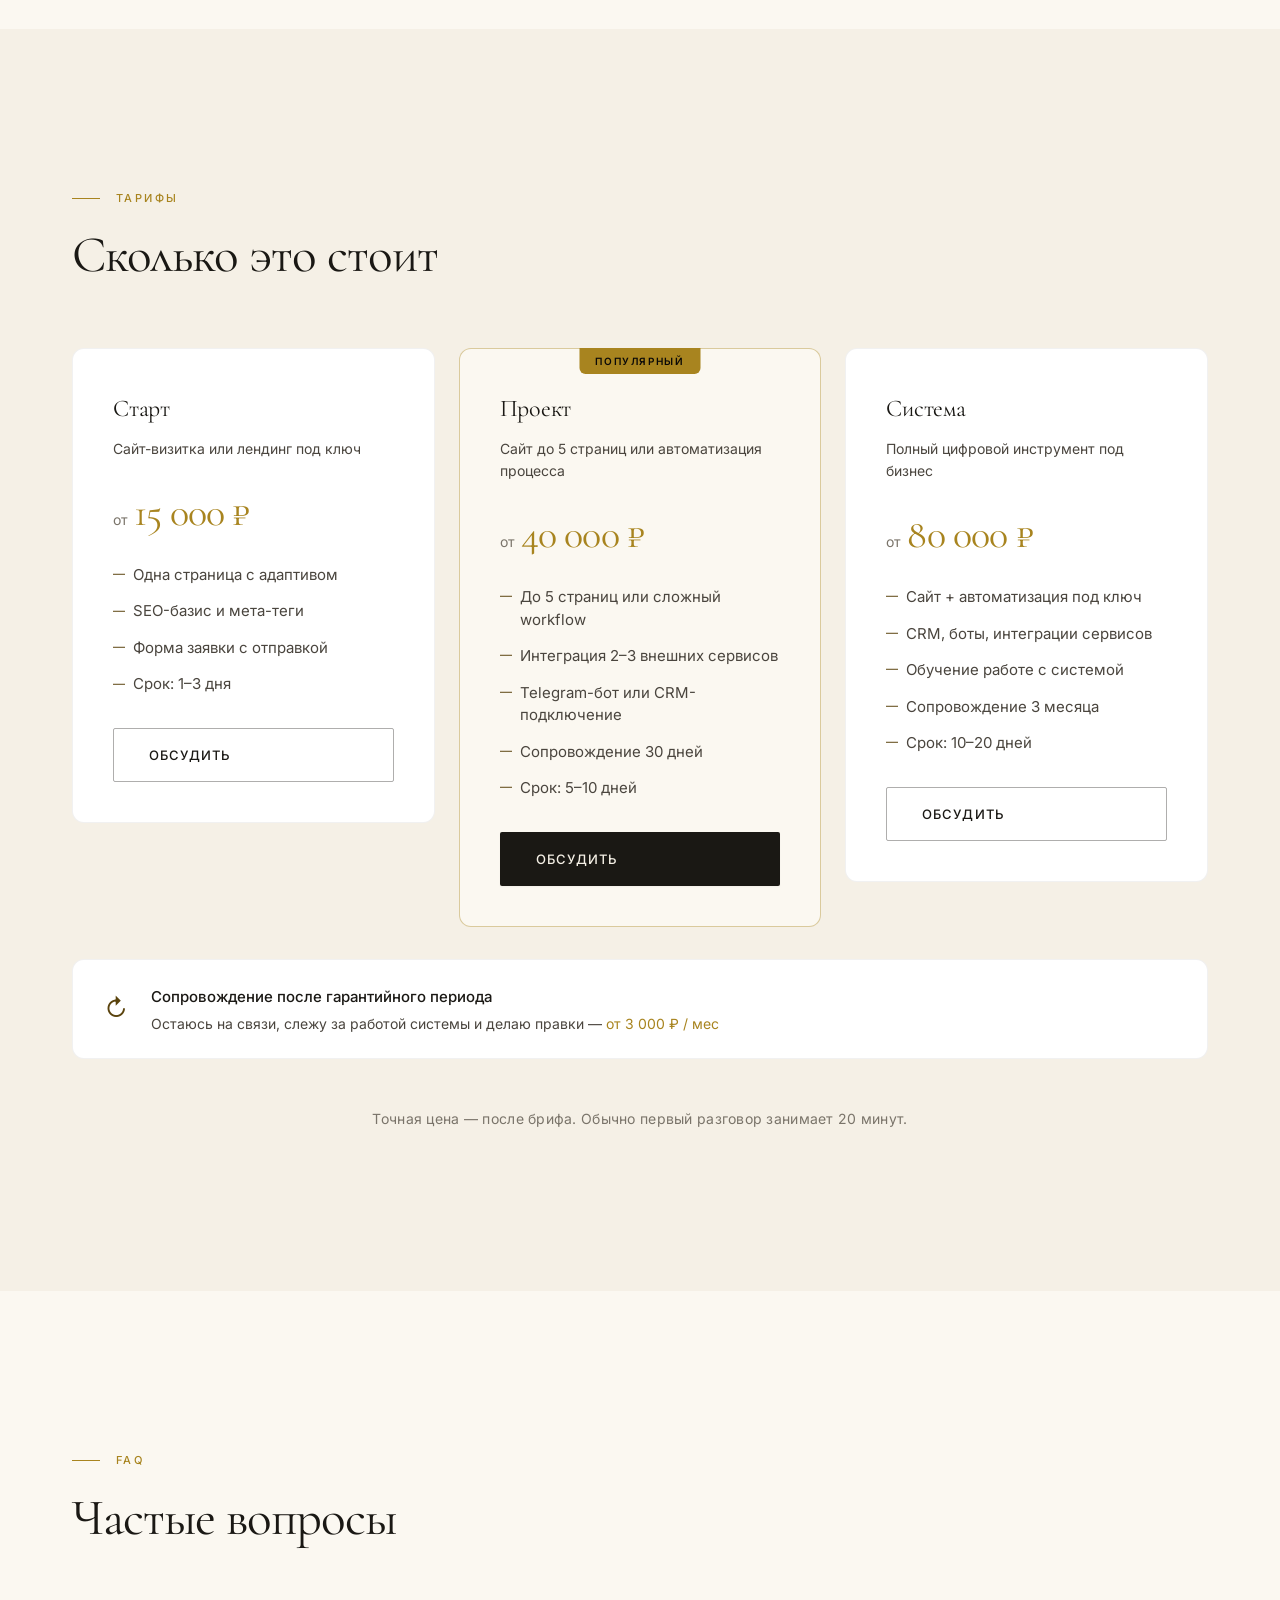
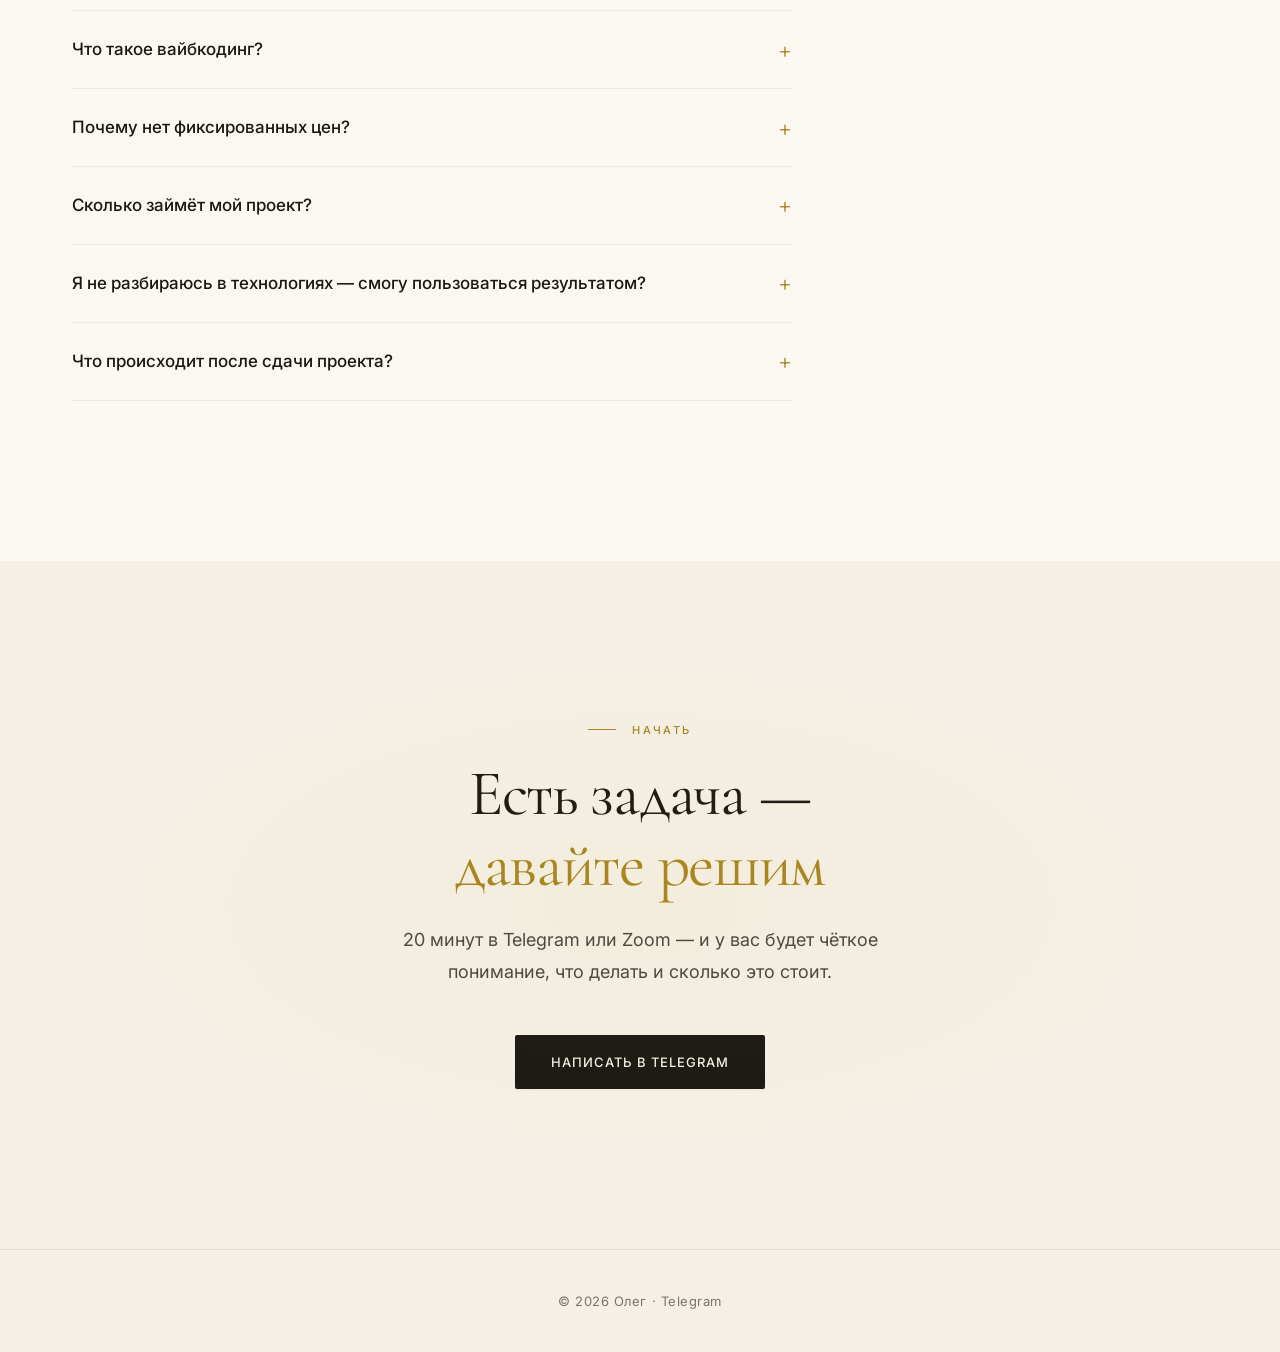
==== commit 5fea7765: "Фаза 2 завершена: Тарифы, FAQ, Финальный CTA - Тарифы: 3 пакета с диапазонами цен (Старт от 15к, Про" ====
--- a/index.html
+++ b/index.html
@@ -226,6 +226,135 @@
       </div>
     </section>
 
+    <section class="pricing">
+      <div class="container">
+        <p class="section-eyebrow">Тарифы</p>
+        <h2 class="section-title">Сколько это стоит</h2>
+        <div class="pricing-grid">
+
+          <article class="pricing-card">
+            <div class="pricing-card__header">
+              <h3 class="pricing-card__name">Старт</h3>
+              <p class="pricing-card__desc">Сайт-визитка или лендинг под ключ</p>
+            </div>
+            <div class="pricing-card__price">
+              <span class="pricing-card__from">от</span>
+              <span class="pricing-card__amount">15 000 ₽</span>
+            </div>
+            <ul class="pricing-card__features">
+              <li>Одна страница с адаптивом</li>
+              <li>SEO-базис и мета-теги</li>
+              <li>Форма заявки с отправкой</li>
+              <li>Срок: 1–3 дня</li>
+            </ul>
+            <a href="https://t.me/@ZhukOleh" class="btn btn--secondary" target="_blank" rel="noopener">Обсудить</a>
+          </article>
+
+          <article class="pricing-card pricing-card--featured">
+            <div class="pricing-card__badge">Популярный</div>
+            <div class="pricing-card__header">
+              <h3 class="pricing-card__name">Проект</h3>
+              <p class="pricing-card__desc">Сайт до 5 страниц или автоматизация процесса</p>
+            </div>
+            <div class="pricing-card__price">
+              <span class="pricing-card__from">от</span>
+              <span class="pricing-card__amount">40 000 ₽</span>
+            </div>
+            <ul class="pricing-card__features">
+              <li>До 5 страниц или сложный workflow</li>
+              <li>Интеграция 2–3 внешних сервисов</li>
+              <li>Telegram-бот или CRM-подключение</li>
+              <li>Сопровождение 30 дней</li>
+              <li>Срок: 5–10 дней</li>
+            </ul>
+            <a href="https://t.me/@ZhukOleh" class="btn btn--primary" target="_blank" rel="noopener">Обсудить</a>
+          </article>
+
+          <article class="pricing-card">
+            <div class="pricing-card__header">
+              <h3 class="pricing-card__name">Система</h3>
+              <p class="pricing-card__desc">Полный цифровой инструмент под бизнес</p>
+            </div>
+            <div class="pricing-card__price">
+              <span class="pricing-card__from">от</span>
+              <span class="pricing-card__amount">80 000 ₽</span>
+            </div>
+            <ul class="pricing-card__features">
+              <li>Сайт + автоматизация под ключ</li>
+              <li>CRM, боты, интеграции сервисов</li>
+              <li>Обучение работе с системой</li>
+              <li>Сопровождение 3 месяца</li>
+              <li>Срок: 10–20 дней</li>
+            </ul>
+            <a href="https://t.me/@ZhukOleh" class="btn btn--secondary" target="_blank" rel="noopener">Обсудить</a>
+          </article>
+
+        </div>
+        <div class="pricing-support">
+          <span class="pricing-support__icon">↻</span>
+          <div class="pricing-support__body">
+            <strong class="pricing-support__title">Сопровождение после гарантийного периода</strong>
+            <span class="pricing-support__text">Остаюсь на связи, слежу за работой системы и делаю правки — <span class="accent">от 3 000 ₽ / мес</span></span>
+          </div>
+        </div>
+        <p class="pricing-note">Точная цена — после брифа. Обычно первый разговор занимает 20 минут.</p>
+      </div>
+    </section>
+
+    <section class="faq">
+      <div class="container">
+        <p class="section-eyebrow">FAQ</p>
+        <h2 class="section-title">Частые вопросы</h2>
+        <div class="faq-list">
+
+          <details class="faq-item">
+            <summary class="faq-item__question">Что такое вайбкодинг?</summary>
+            <div class="faq-item__answer">
+              <p>Вайбкодинг — это подход к разработке, при котором AI-инструменты берут на себя рутину написания кода, а я направляю процесс, принимаю решения и слежу за качеством. Результат: скорость в 5–10 раз выше, чем при классической разработке — при том же уровне надёжности.</p>
+            </div>
+          </details>
+
+          <details class="faq-item">
+            <summary class="faq-item__question">Почему нет фиксированных цен?</summary>
+            <div class="faq-item__answer">
+              <p>Потому что у каждого бизнеса своя ситуация. Два похожих проекта могут стоить по-разному из-за интеграций, объёма контента и сроков. Цены выше — диапазон, чтобы понимать порядок суммы. Точную цифру называю после короткого разговора.</p>
+            </div>
+          </details>
+
+          <details class="faq-item">
+            <summary class="faq-item__question">Сколько займёт мой проект?</summary>
+            <div class="faq-item__answer">
+              <p>Зависит от задачи. Простой лендинг — 1–3 дня. Проект с интеграциями — 5–10 дней. Комплексная система — 10–20 дней. Всегда называю реальные сроки до начала работы и придерживаюсь их.</p>
+            </div>
+          </details>
+
+          <details class="faq-item">
+            <summary class="faq-item__question">Я не разбираюсь в технологиях — смогу пользоваться результатом?</summary>
+            <div class="faq-item__answer">
+              <p>Да. Я сдаю не «код», а работающий инструмент с понятной инструкцией. Объясняю как пользоваться без технического жаргона. Если что-то пойдёт не так после запуска — я на связи.</p>
+            </div>
+          </details>
+
+          <details class="faq-item">
+            <summary class="faq-item__question">Что происходит после сдачи проекта?</summary>
+            <div class="faq-item__answer">
+              <p>Не исчезаю. В зависимости от тарифа — от 30 дней до 3 месяцев сопровождения включено в стоимость. Дальше — по договорённости: можно продолжить как ретейнер или обращаться по мере необходимости.</p>
+            </div>
+          </details>
+
+        </div>
+      </div>
+    </section>
+
+    <section class="final-cta">
+      <div class="container">
+        <p class="section-eyebrow">Начать</p>
+        <h2 class="final-cta__title">Есть задача —<br><span class="accent">давайте решим</span></h2>
+        <p class="final-cta__text">20 минут в Telegram или Zoom — и у вас будет чёткое понимание, что делать и сколько это стоит.</p>
+        <a href="https://t.me/@ZhukOleh" class="btn btn--primary" target="_blank" rel="noopener">Написать в Telegram</a>
+      </div>
+    </section>
+
   </main>
 
   <footer class="footer">
@@ -246,6 +375,17 @@
         localStorage.setItem('site-theme', next);
       });
     }());
+
+    // FAQ: при открытии одного пункта закрываем остальные
+    document.querySelectorAll('.faq-item').forEach(function (item) {
+      item.addEventListener('toggle', function () {
+        if (item.open) {
+          document.querySelectorAll('.faq-item').forEach(function (other) {
+            if (other !== item) other.open = false;
+          });
+        }
+      });
+    });
   </script>
 
 </body>
--- a/styles/main.css
+++ b/styles/main.css
@@ -534,6 +534,269 @@
 }
 
 /* ============================================================
+   Тарифы
+   ============================================================ */
+
+.pricing {
+  padding: 160px 0;
+  background: var(--bg-void);
+}
+
+.pricing-grid {
+  display: grid;
+  grid-template-columns: repeat(3, 1fr);
+  gap: 1.5rem;
+  align-items: start;
+}
+
+.pricing-card {
+  background: var(--bg-surface);
+  border: 1px solid var(--border-subtle);
+  border-radius: 12px;
+  padding: 2.5rem;
+  display: flex;
+  flex-direction: column;
+  gap: 2rem;
+  position: relative;
+}
+
+.pricing-card--featured {
+  border-color: var(--border-gold);
+  background: var(--bg-surface-hover);
+}
+
+.pricing-card__badge {
+  position: absolute;
+  top: -1px;
+  left: 50%;
+  transform: translateX(-50%);
+  background: var(--gold-classic);
+  color: #0A0908;
+  font-size: 0.625rem;
+  font-weight: 600;
+  letter-spacing: 0.16em;
+  text-transform: uppercase;
+  padding: 0.3rem 1rem;
+  border-radius: 0 0 6px 6px;
+  white-space: nowrap;
+}
+
+.pricing-card__name {
+  font-family: var(--font-heading);
+  font-size: 1.5rem;
+  font-weight: 400;
+  color: var(--text-primary);
+  letter-spacing: -0.01em;
+  margin-bottom: 0.5rem;
+}
+
+.pricing-card__desc {
+  font-size: 0.875rem;
+  color: var(--text-secondary);
+  line-height: 1.6;
+}
+
+.pricing-card__price {
+  display: flex;
+  align-items: baseline;
+  gap: 0.375rem;
+}
+
+.pricing-card__from {
+  font-size: 0.875rem;
+  color: var(--text-tertiary);
+}
+
+.pricing-card__amount {
+  font-family: var(--font-heading);
+  font-size: 2.5rem;
+  font-weight: 400;
+  color: var(--gold-classic);
+  letter-spacing: -0.02em;
+  line-height: 1;
+}
+
+.pricing-card__features {
+  list-style: none;
+  display: flex;
+  flex-direction: column;
+  gap: 0.875rem;
+  flex: 1;
+}
+
+.pricing-card__features li {
+  font-size: 0.9375rem;
+  color: var(--text-secondary);
+  padding-left: 1.25rem;
+  position: relative;
+  line-height: 1.5;
+}
+
+.pricing-card__features li::before {
+  content: '—';
+  position: absolute;
+  left: 0;
+  color: var(--gold-muted);
+  font-size: 0.75rem;
+  top: 0.1em;
+}
+
+.pricing-support {
+  display: flex;
+  align-items: center;
+  gap: 1.5rem;
+  margin-top: 2rem;
+  padding: 1.5rem 2rem;
+  border: 1px solid var(--border-subtle);
+  border-radius: 12px;
+  background: var(--bg-surface);
+}
+
+.pricing-support__icon {
+  font-size: 1.5rem;
+  color: var(--gold-muted);
+  flex-shrink: 0;
+  line-height: 1;
+}
+
+.pricing-support__body {
+  display: flex;
+  flex-direction: column;
+  gap: 0.25rem;
+}
+
+.pricing-support__title {
+  font-size: 0.9375rem;
+  font-weight: 500;
+  color: var(--text-primary);
+}
+
+.pricing-support__text {
+  font-size: 0.875rem;
+  color: var(--text-secondary);
+  line-height: 1.5;
+}
+
+.pricing-note {
+  text-align: center;
+  margin-top: 3rem;
+  font-size: 0.875rem;
+  color: var(--text-tertiary);
+  letter-spacing: 0.02em;
+}
+
+/* ============================================================
+   FAQ
+   ============================================================ */
+
+.faq {
+  padding: 160px 0;
+  background: var(--bg-deep);
+}
+
+.faq-list {
+  max-width: 720px;
+}
+
+.faq-item {
+  border-bottom: 1px solid var(--border-subtle);
+}
+
+.faq-item:first-child {
+  border-top: 1px solid var(--border-subtle);
+}
+
+.faq-item__question {
+  display: flex;
+  justify-content: space-between;
+  align-items: center;
+  padding: 1.5rem 0;
+  font-size: 1.0625rem;
+  font-weight: 500;
+  color: var(--text-primary);
+  cursor: pointer;
+  list-style: none;
+  gap: 2rem;
+  user-select: none;
+}
+
+.faq-item__question::-webkit-details-marker {
+  display: none;
+}
+
+.faq-item__question::after {
+  content: '+';
+  flex-shrink: 0;
+  font-size: 1.375rem;
+  font-weight: 300;
+  color: var(--gold-classic);
+  transition: transform 0.3s var(--ease-out);
+  line-height: 1;
+}
+
+details[open] .faq-item__question::after {
+  transform: rotate(45deg);
+}
+
+.faq-item__answer {
+  padding-bottom: 1.5rem;
+  animation: faqFadeIn 0.25s var(--ease-out);
+}
+
+.faq-item__answer p {
+  font-size: 0.9375rem;
+  color: var(--text-secondary);
+  line-height: 1.75;
+}
+
+@keyframes faqFadeIn {
+  from { opacity: 0; transform: translateY(-6px); }
+  to   { opacity: 1; transform: translateY(0); }
+}
+
+/* ============================================================
+   Финальный CTA
+   ============================================================ */
+
+.final-cta {
+  padding: 160px 0;
+  background: var(--bg-void);
+  text-align: center;
+  position: relative;
+  overflow: hidden;
+}
+
+.final-cta::before {
+  content: '';
+  position: absolute;
+  inset: 0;
+  background: radial-gradient(ellipse 70% 60% at 50% 50%, rgba(212, 175, 55, 0.05) 0%, transparent 70%);
+  pointer-events: none;
+}
+
+.final-cta .section-eyebrow {
+  justify-content: center;
+}
+
+.final-cta__title {
+  font-family: var(--font-heading);
+  font-size: clamp(2.5rem, 5vw, 4.5rem);
+  font-weight: 400;
+  letter-spacing: -0.02em;
+  line-height: 1.1;
+  color: var(--text-primary);
+  margin-bottom: 1.5rem;
+}
+
+.final-cta__text {
+  font-size: 1.125rem;
+  color: var(--text-secondary);
+  max-width: 480px;
+  margin: 0 auto 3rem;
+  line-height: 1.75;
+}
+
+/* ============================================================
    Footer
    ============================================================ */
 
@@ -621,6 +884,11 @@
     grid-template-columns: 1fr;
     gap: 3rem;
   }
+
+  .pricing-grid {
+    grid-template-columns: 1fr;
+    max-width: 480px;
+  }
 }
 
 @media (max-width: 768px) {
@@ -632,7 +900,10 @@
   .approach,
   .cases,
   .stack,
-  .process {
+  .process,
+  .pricing,
+  .faq,
+  .final-cta {
     padding: 80px 0;
   }
 
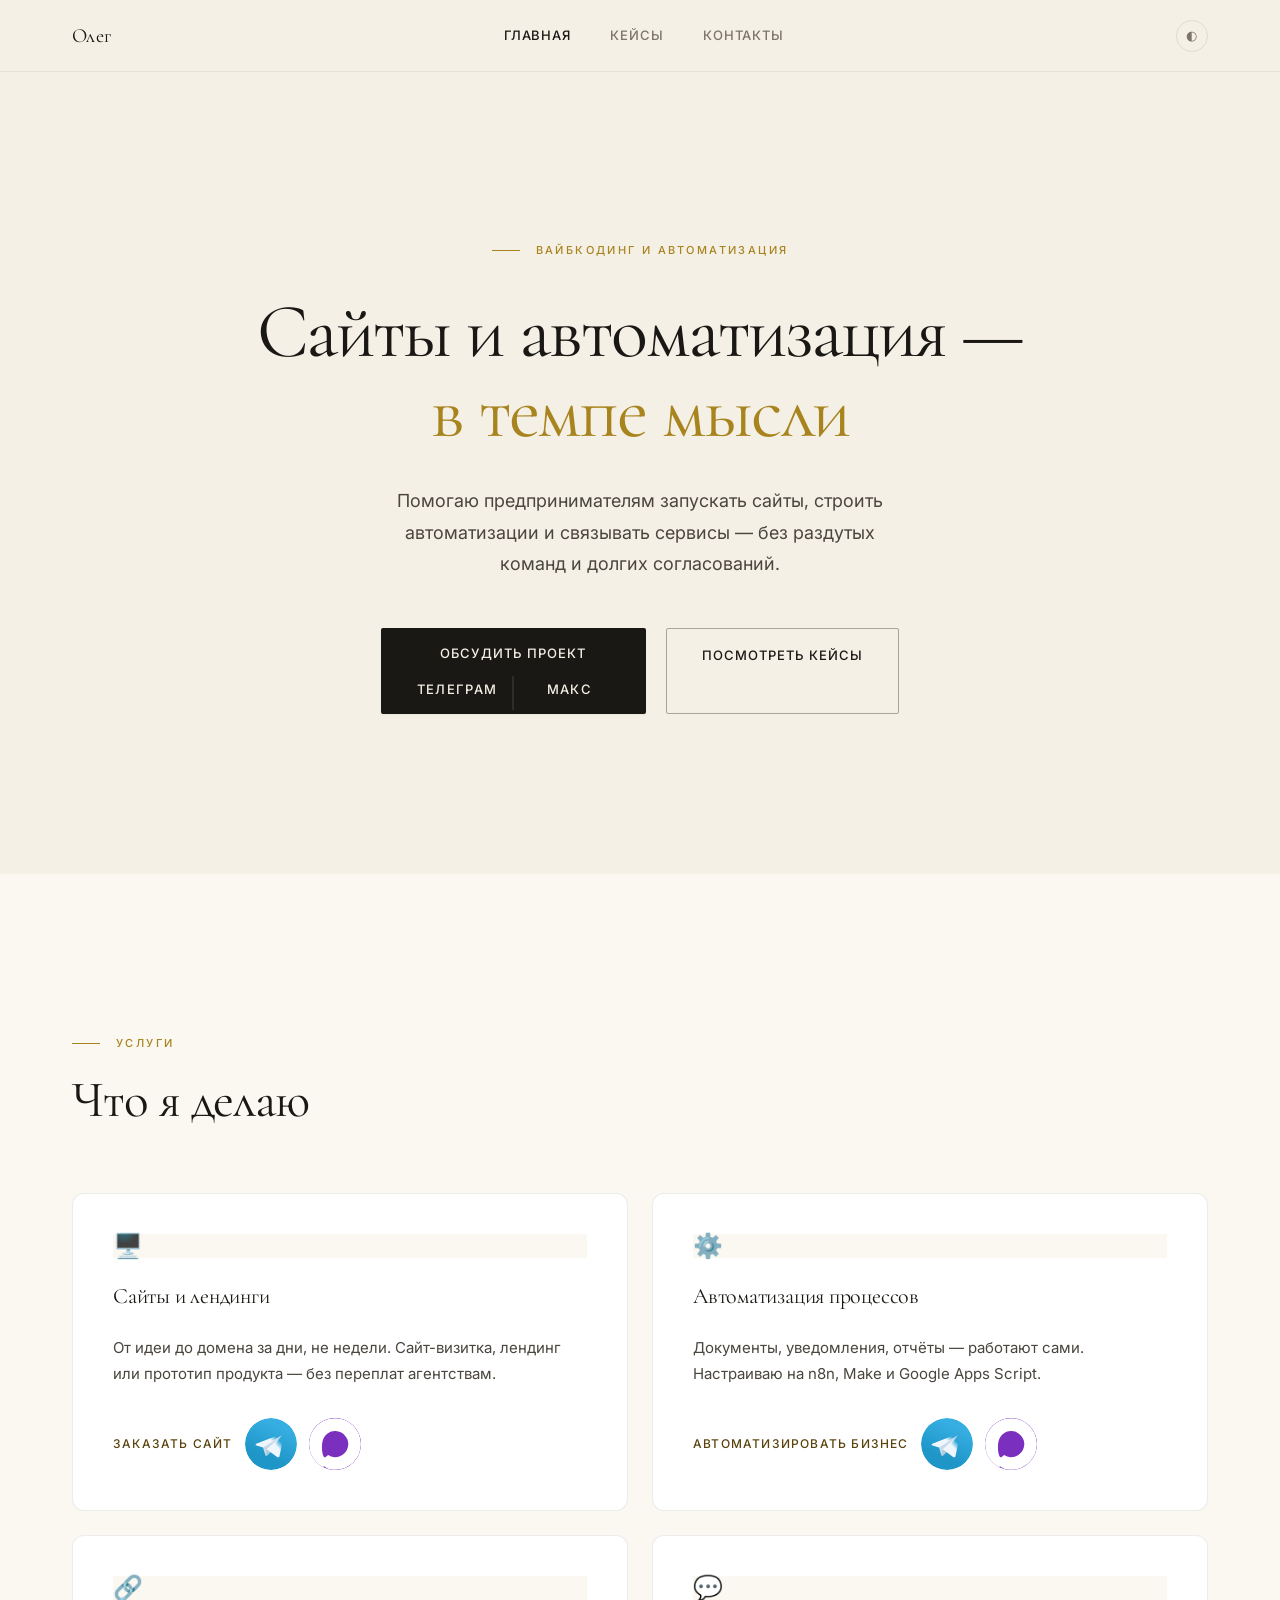
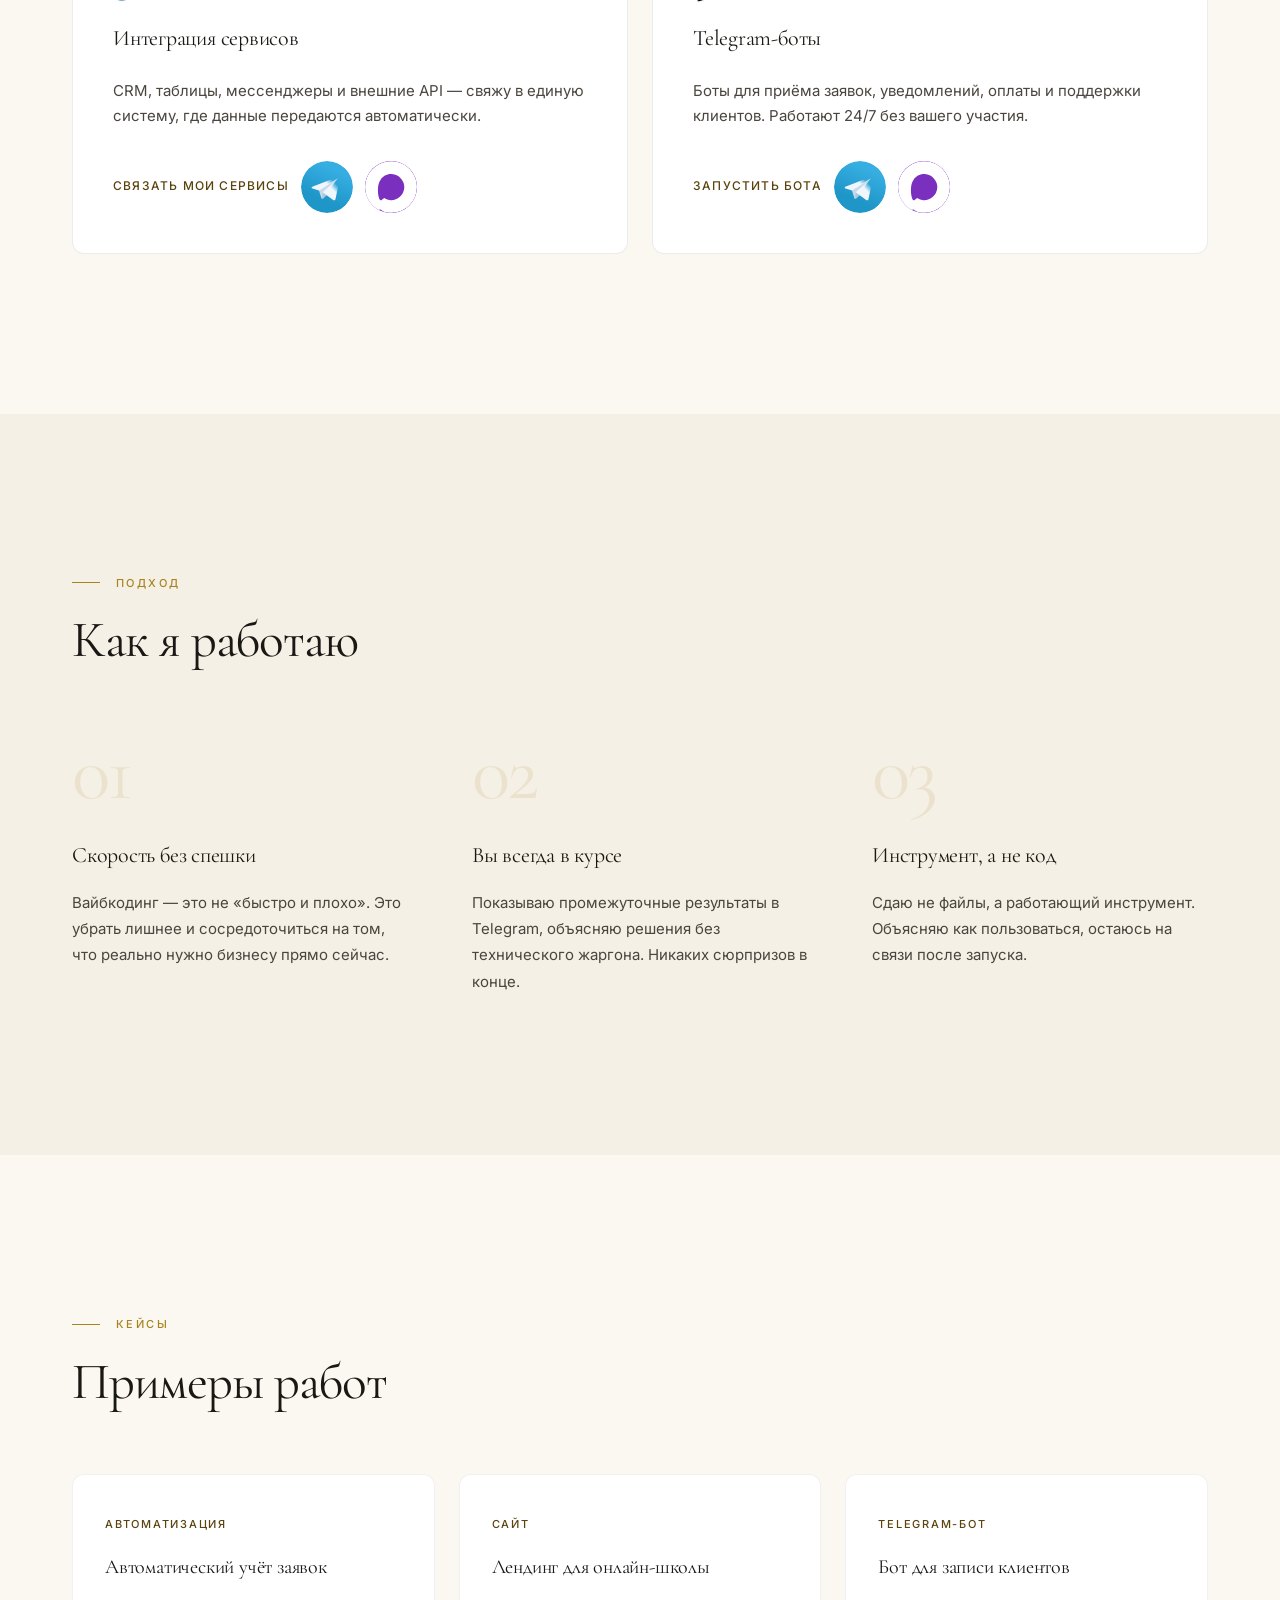
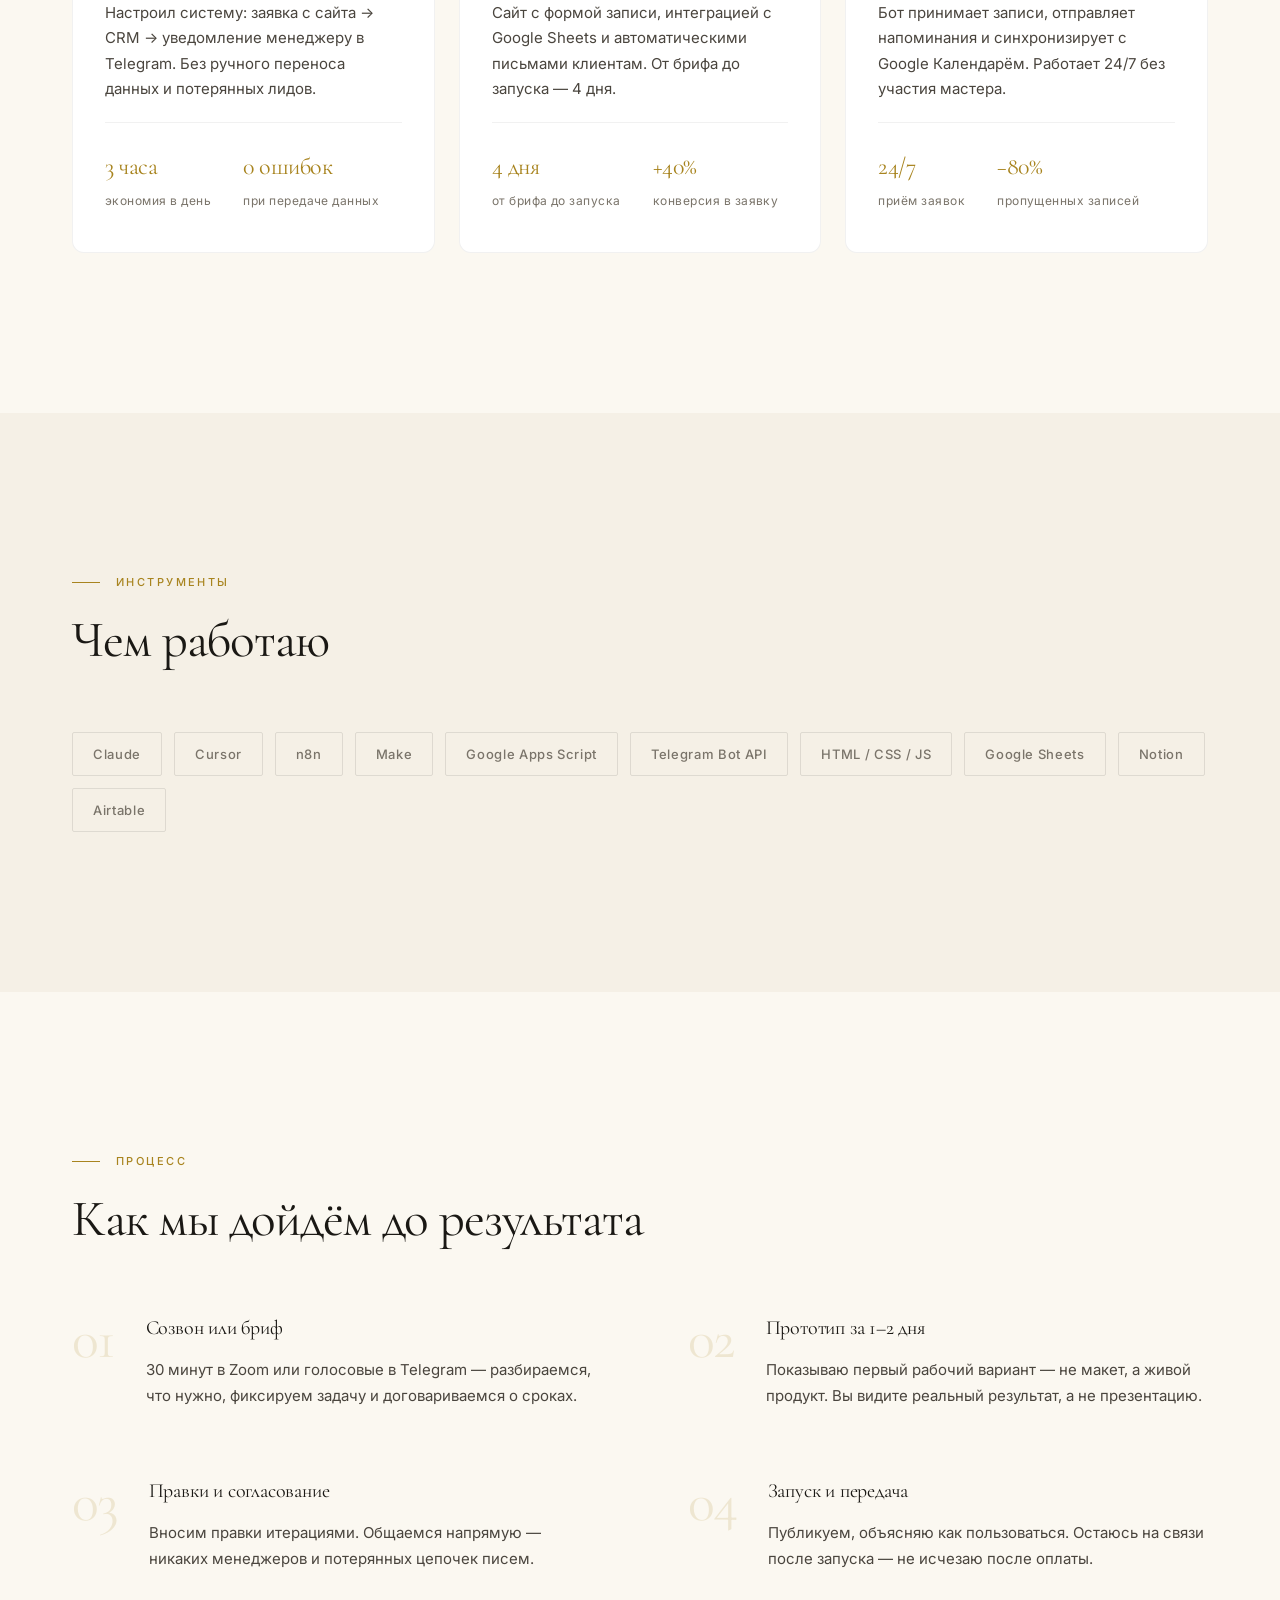
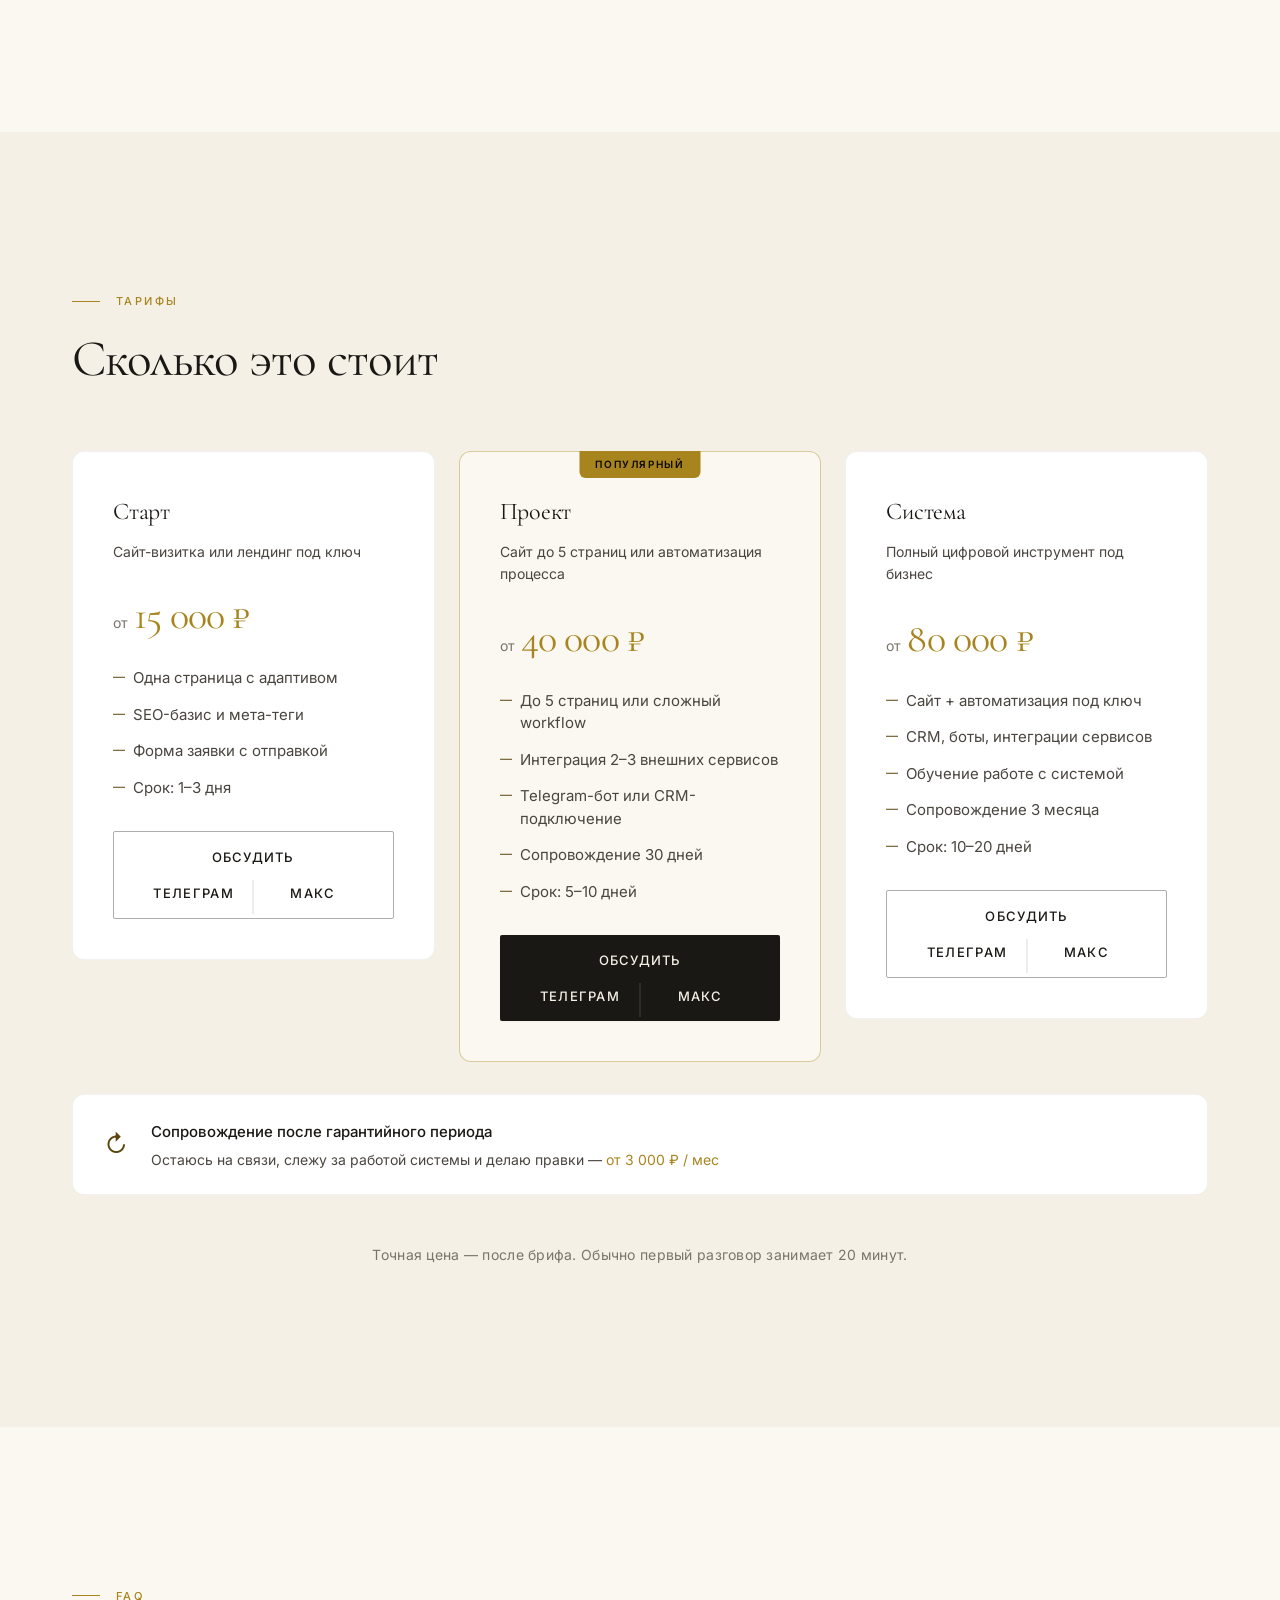
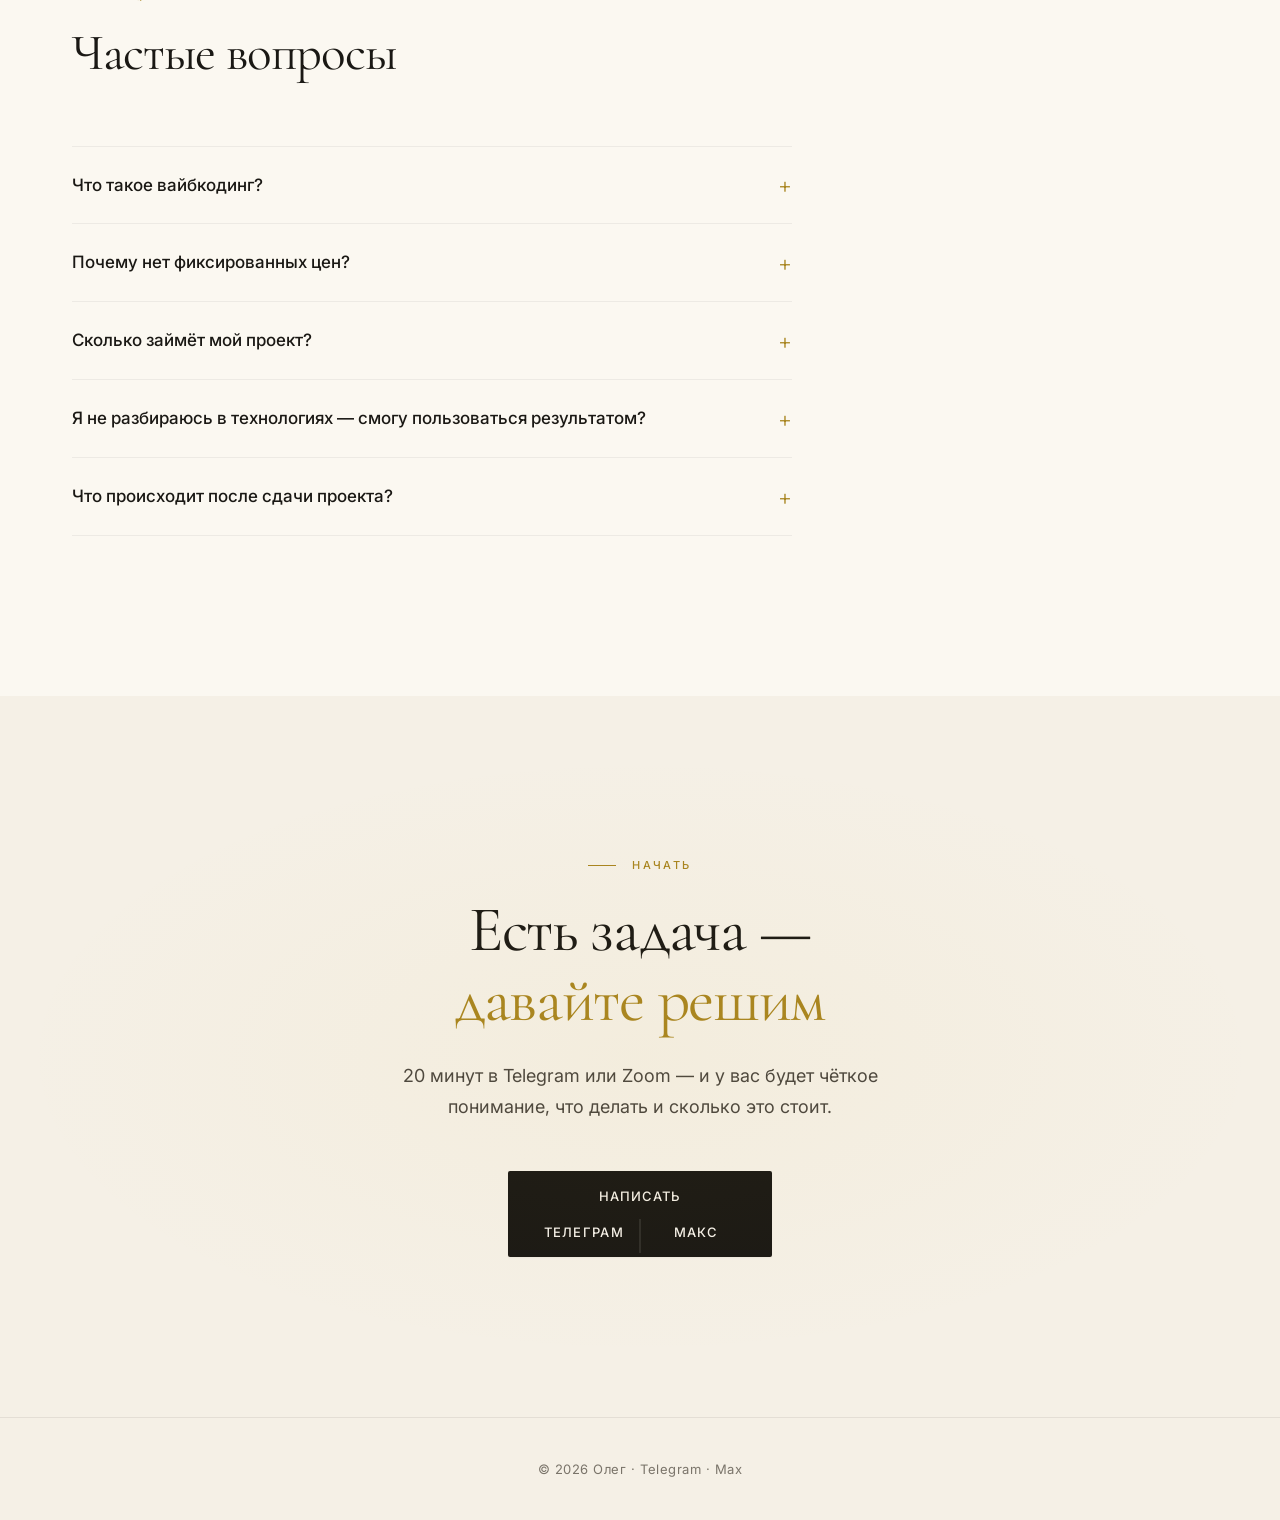
==== commit f5076fb0: "Добавлены кнопки двух мессенджеров: split-кнопки Телеграм/Макс на всех страницах, иконки брендов в к" ====
--- a/index.html
+++ b/index.html
@@ -35,7 +35,14 @@
           и связывать сервисы — без раздутых команд и долгих согласований.
         </p>
         <div class="hero__actions">
-          <a href="https://t.me/@ZhukOleh" class="btn btn--primary" target="_blank" rel="noopener">Обсудить проект</a>
+          <div class="btn-split btn-split--primary" role="group" aria-label="Обсудить проект">
+            <span class="btn-split__label">Обсудить проект</span>
+            <hr class="btn-split__divider" aria-hidden="true">
+            <div class="btn-split__row">
+              <a href="https://t.me/@ZhukOleh" class="btn-split__link" target="_blank" rel="noopener" aria-label="Обсудить проект в Телеграме">Телеграм</a>
+              <a href="https://max.ru/u/f9LHodD0cOJXA9Ci3XGubfvMmAdkaWaahWprgo3wpwQgSghAZoPytolDWyc" class="btn-split__link" target="_blank" rel="noopener" aria-label="Обсудить проект в Макс">Макс</a>
+            </div>
+          </div>
           <a href="portfolio.html" class="btn btn--secondary">Посмотреть кейсы</a>
         </div>
       </div>
@@ -51,28 +58,44 @@
             <div class="service-card__icon-wrap">🖥️</div>
             <h3 class="service-card__title">Сайты и лендинги</h3>
             <p class="service-card__text">От идеи до домена за дни, не недели. Сайт-визитка, лендинг или прототип продукта — без переплат агентствам.</p>
-            <a href="https://t.me/@ZhukOleh" class="service-card__link" target="_blank" rel="noopener">Написать в Telegram →</a>
+            <div class="msg-links" role="group" aria-label="Заказать сайт">
+              <span class="msg-links__label">Заказать сайт</span>
+              <a href="https://t.me/@ZhukOleh" class="msg-links__icon" target="_blank" rel="noopener" aria-label="Заказать сайт в Телеграме"><img src="icons/telegram.svg" alt="" width="52" height="52"></a>
+              <a href="https://max.ru/u/f9LHodD0cOJXA9Ci3XGubfvMmAdkaWaahWprgo3wpwQgSghAZoPytolDWyc" class="msg-links__icon" target="_blank" rel="noopener" aria-label="Заказать сайт в Макс"><img src="icons/max.svg" alt="" width="52" height="52"></a>
+            </div>
           </article>
 
           <article class="service-card">
             <div class="service-card__icon-wrap">⚙️</div>
             <h3 class="service-card__title">Автоматизация процессов</h3>
             <p class="service-card__text">Документы, уведомления, отчёты — работают сами. Настраиваю на n8n, Make и Google Apps Script.</p>
-            <a href="https://t.me/@ZhukOleh" class="service-card__link" target="_blank" rel="noopener">Написать в Telegram →</a>
+            <div class="msg-links" role="group" aria-label="Автоматизировать бизнес">
+              <span class="msg-links__label">Автоматизировать бизнес</span>
+              <a href="https://t.me/@ZhukOleh" class="msg-links__icon" target="_blank" rel="noopener" aria-label="Автоматизировать бизнес в Телеграме"><img src="icons/telegram.svg" alt="" width="52" height="52"></a>
+              <a href="https://max.ru/u/f9LHodD0cOJXA9Ci3XGubfvMmAdkaWaahWprgo3wpwQgSghAZoPytolDWyc" class="msg-links__icon" target="_blank" rel="noopener" aria-label="Автоматизировать бизнес в Макс"><img src="icons/max.svg" alt="" width="52" height="52"></a>
+            </div>
           </article>
 
           <article class="service-card">
             <div class="service-card__icon-wrap">🔗</div>
             <h3 class="service-card__title">Интеграция сервисов</h3>
             <p class="service-card__text">CRM, таблицы, мессенджеры и внешние API — свяжу в единую систему, где данные передаются автоматически.</p>
-            <a href="https://t.me/@ZhukOleh" class="service-card__link" target="_blank" rel="noopener">Написать в Telegram →</a>
+            <div class="msg-links" role="group" aria-label="Связать мои сервисы">
+              <span class="msg-links__label">Связать мои сервисы</span>
+              <a href="https://t.me/@ZhukOleh" class="msg-links__icon" target="_blank" rel="noopener" aria-label="Связать сервисы в Телеграме"><img src="icons/telegram.svg" alt="" width="52" height="52"></a>
+              <a href="https://max.ru/u/f9LHodD0cOJXA9Ci3XGubfvMmAdkaWaahWprgo3wpwQgSghAZoPytolDWyc" class="msg-links__icon" target="_blank" rel="noopener" aria-label="Связать сервисы в Макс"><img src="icons/max.svg" alt="" width="52" height="52"></a>
+            </div>
           </article>
 
           <article class="service-card">
             <div class="service-card__icon-wrap">💬</div>
             <h3 class="service-card__title">Telegram-боты</h3>
             <p class="service-card__text">Боты для приёма заявок, уведомлений, оплаты и поддержки клиентов. Работают 24/7 без вашего участия.</p>
-            <a href="https://t.me/@ZhukOleh" class="service-card__link" target="_blank" rel="noopener">Написать в Telegram →</a>
+            <div class="msg-links" role="group" aria-label="Запустить бота">
+              <span class="msg-links__label">Запустить бота</span>
+              <a href="https://t.me/@ZhukOleh" class="msg-links__icon" target="_blank" rel="noopener" aria-label="Запустить бота в Телеграме"><img src="icons/telegram.svg" alt="" width="52" height="52"></a>
+              <a href="https://max.ru/u/f9LHodD0cOJXA9Ci3XGubfvMmAdkaWaahWprgo3wpwQgSghAZoPytolDWyc" class="msg-links__icon" target="_blank" rel="noopener" aria-label="Запустить бота в Макс"><img src="icons/max.svg" alt="" width="52" height="52"></a>
+            </div>
           </article>
 
         </div>
@@ -247,7 +270,14 @@
               <li>Форма заявки с отправкой</li>
               <li>Срок: 1–3 дня</li>
             </ul>
-            <a href="https://t.me/@ZhukOleh" class="btn btn--secondary" target="_blank" rel="noopener">Обсудить</a>
+            <div class="btn-split btn-split--secondary" role="group" aria-label="Обсудить тариф Старт">
+              <span class="btn-split__label">Обсудить</span>
+              <hr class="btn-split__divider" aria-hidden="true">
+              <div class="btn-split__row">
+                <a href="https://t.me/@ZhukOleh" class="btn-split__link" target="_blank" rel="noopener" aria-label="Обсудить в Телеграме">Телеграм</a>
+                <a href="https://max.ru/u/f9LHodD0cOJXA9Ci3XGubfvMmAdkaWaahWprgo3wpwQgSghAZoPytolDWyc" class="btn-split__link" target="_blank" rel="noopener" aria-label="Обсудить в Макс">Макс</a>
+              </div>
+            </div>
           </article>
 
           <article class="pricing-card pricing-card--featured">
@@ -267,7 +297,14 @@
               <li>Сопровождение 30 дней</li>
               <li>Срок: 5–10 дней</li>
             </ul>
-            <a href="https://t.me/@ZhukOleh" class="btn btn--primary" target="_blank" rel="noopener">Обсудить</a>
+            <div class="btn-split btn-split--primary" role="group" aria-label="Обсудить тариф Проект">
+              <span class="btn-split__label">Обсудить</span>
+              <hr class="btn-split__divider" aria-hidden="true">
+              <div class="btn-split__row">
+                <a href="https://t.me/@ZhukOleh" class="btn-split__link" target="_blank" rel="noopener" aria-label="Обсудить в Телеграме">Телеграм</a>
+                <a href="https://max.ru/u/f9LHodD0cOJXA9Ci3XGubfvMmAdkaWaahWprgo3wpwQgSghAZoPytolDWyc" class="btn-split__link" target="_blank" rel="noopener" aria-label="Обсудить в Макс">Макс</a>
+              </div>
+            </div>
           </article>
 
           <article class="pricing-card">
@@ -286,7 +323,14 @@
               <li>Сопровождение 3 месяца</li>
               <li>Срок: 10–20 дней</li>
             </ul>
-            <a href="https://t.me/@ZhukOleh" class="btn btn--secondary" target="_blank" rel="noopener">Обсудить</a>
+            <div class="btn-split btn-split--secondary" role="group" aria-label="Обсудить тариф Система">
+              <span class="btn-split__label">Обсудить</span>
+              <hr class="btn-split__divider" aria-hidden="true">
+              <div class="btn-split__row">
+                <a href="https://t.me/@ZhukOleh" class="btn-split__link" target="_blank" rel="noopener" aria-label="Обсудить в Телеграме">Телеграм</a>
+                <a href="https://max.ru/u/f9LHodD0cOJXA9Ci3XGubfvMmAdkaWaahWprgo3wpwQgSghAZoPytolDWyc" class="btn-split__link" target="_blank" rel="noopener" aria-label="Обсудить в Макс">Макс</a>
+              </div>
+            </div>
           </article>
 
         </div>
@@ -351,7 +395,14 @@
         <p class="section-eyebrow">Начать</p>
         <h2 class="final-cta__title">Есть задача —<br><span class="accent">давайте решим</span></h2>
         <p class="final-cta__text">20 минут в Telegram или Zoom — и у вас будет чёткое понимание, что делать и сколько это стоит.</p>
-        <a href="https://t.me/@ZhukOleh" class="btn btn--primary" target="_blank" rel="noopener">Написать в Telegram</a>
+        <div class="btn-split btn-split--primary" role="group" aria-label="Написать">
+          <span class="btn-split__label">Написать</span>
+          <hr class="btn-split__divider" aria-hidden="true">
+          <div class="btn-split__row">
+            <a href="https://t.me/@ZhukOleh" class="btn-split__link" target="_blank" rel="noopener" aria-label="Написать в Телеграме">Телеграм</a>
+            <a href="https://max.ru/u/f9LHodD0cOJXA9Ci3XGubfvMmAdkaWaahWprgo3wpwQgSghAZoPytolDWyc" class="btn-split__link" target="_blank" rel="noopener" aria-label="Написать в Макс">Макс</a>
+          </div>
+        </div>
       </div>
     </section>
 
@@ -359,7 +410,7 @@
 
   <footer class="footer">
     <div class="container">
-      <p>© 2026 Олег · <a href="https://t.me/@ZhukOleh" target="_blank" rel="noopener">Telegram</a></p>
+      <p>© 2026 Олег · <a href="https://t.me/@ZhukOleh" target="_blank" rel="noopener">Telegram</a> · <a href="https://max.ru/u/f9LHodD0cOJXA9Ci3XGubfvMmAdkaWaahWprgo3wpwQgSghAZoPytolDWyc" target="_blank" rel="noopener">Max</a></p>
     </div>
   </footer>
 
--- a/styles/main.css
+++ b/styles/main.css
@@ -162,6 +162,88 @@
 }
 
 /* ============================================================
+   Split-кнопка — два мессенджера в одном компоненте
+   ============================================================ */
+
+.btn-split {
+  display: inline-flex;
+  flex-direction: column;
+  border-radius: 2px;
+  overflow: hidden;
+  cursor: default;
+  transition: transform 0.3s var(--ease-out);
+  vertical-align: middle;
+}
+
+.btn-split:hover { transform: translateY(-1px); }
+.btn-split:active { transform: translateY(0); }
+
+.btn-split__label {
+  display: block;
+  font-family: var(--font-body);
+  font-size: 0.8125rem;
+  font-weight: 500;
+  letter-spacing: 0.08em;
+  text-transform: uppercase;
+  text-align: center;
+  padding: 14px 36px 8px;
+  pointer-events: none;
+  user-select: none;
+  white-space: nowrap;
+}
+
+.btn-split__divider {
+  display: none;
+}
+
+.btn-split__row {
+  display: grid;
+  grid-template-columns: 1fr 1fr;
+  position: relative;
+  padding: 6px 36px 14px;
+}
+
+.btn-split__row::before {
+  content: '';
+  position: absolute;
+  top: 4px;
+  bottom: 4px;
+  left: 50%;
+  width: 1px;
+  transform: translateX(-50%);
+}
+
+.btn-split__link {
+  font-family: var(--font-body);
+  font-size: 0.8125rem;
+  font-weight: 500;
+  letter-spacing: 0.1em;
+  text-transform: uppercase;
+  text-decoration: none;
+  text-align: center;
+  transition: opacity 0.2s ease;
+}
+
+.btn-split__link:first-child { text-align: center; padding-right: 16px; }
+.btn-split__link:last-child  { text-align: center; padding-left: 16px;  }
+.btn-split__link:hover { opacity: 0.7; }
+
+.btn-split--primary { background: var(--gold-classic); }
+.btn-split--primary .btn-split__label { color: #0A0908; }
+.btn-split--primary .btn-split__divider { background: rgba(10,9,8,0.20); }
+.btn-split--primary .btn-split__row::before { background: rgba(10,9,8,0.20); }
+.btn-split--primary .btn-split__link { color: #0A0908; }
+.btn-split--primary:hover { background: var(--gold-bright); }
+
+.btn-split--secondary { background: transparent; border: 1px solid var(--border-gold); }
+.btn-split--secondary .btn-split__label { color: var(--gold-classic); }
+.btn-split--secondary .btn-split__divider { background: var(--border-gold); }
+.btn-split--secondary .btn-split__row::before { background: var(--border-gold); }
+.btn-split--secondary .btn-split__link { color: var(--gold-classic); }
+.btn-split--secondary:hover { border-color: var(--gold-classic); }
+.btn-split--secondary .btn-split__link:hover { color: var(--gold-bright); opacity: 1; }
+
+/* ============================================================
    Вспомогательные элементы
    ============================================================ */
 
@@ -324,6 +406,45 @@
 .service-card__link:hover {
   color: var(--gold-classic);
   gap: 0.75rem;
+}
+
+/* CTA-строка: надпись + иконки мессенджеров */
+.msg-links {
+  display: inline-flex;
+  align-items: center;
+  gap: 0.75rem;
+  margin-top: 0.75rem;
+}
+
+.msg-links__label {
+  font-size: 0.75rem;
+  font-weight: 500;
+  letter-spacing: 0.1em;
+  text-transform: uppercase;
+  color: var(--gold-muted);
+  white-space: nowrap;
+}
+
+.msg-links__icon {
+  display: inline-flex;
+  width: 52px;
+  height: 52px;
+  border-radius: 50%;
+  overflow: hidden;
+  text-decoration: none;
+  flex-shrink: 0;
+  transition: opacity 0.2s ease, transform 0.2s ease;
+}
+
+.msg-links__icon:hover {
+  opacity: 0.8;
+  transform: translateY(-2px);
+}
+
+.msg-links__icon img {
+  width: 52px;
+  height: 52px;
+  display: block;
 }
 
 /* ============================================================
@@ -932,3 +1053,370 @@
     padding: 2.5rem 1.75rem;
   }
 }
+
+/* ============================================================
+   Page Hero — уменьшенный герой для внутренних страниц
+   ============================================================ */
+
+.page-hero {
+  padding: 100px 0 80px;
+  text-align: center;
+  background: var(--bg-void);
+}
+
+.page-hero__title {
+  font-family: var(--font-heading);
+  font-size: clamp(2.25rem, 5vw, 4rem);
+  font-weight: 400;
+  line-height: 1.1;
+  letter-spacing: -0.025em;
+  color: var(--text-primary);
+  margin-bottom: 1.5rem;
+}
+
+.page-hero__text {
+  font-size: 1.0625rem;
+  color: var(--text-secondary);
+  max-width: 480px;
+  margin: 0 auto;
+  line-height: 1.75;
+}
+
+/* ============================================================
+   Портфолио — фильтр
+   ============================================================ */
+
+.portfolio {
+  padding: 80px 0 160px;
+  background: var(--bg-void);
+}
+
+.portfolio-filter {
+  display: flex;
+  gap: 0.5rem;
+  flex-wrap: wrap;
+  margin-bottom: 4rem;
+}
+
+.portfolio-filter__btn {
+  padding: 0.5625rem 1.25rem;
+  border: 1px solid var(--border-default);
+  border-radius: 2px;
+  background: transparent;
+  color: var(--text-tertiary);
+  font-family: var(--font-body);
+  font-size: 0.75rem;
+  font-weight: 500;
+  letter-spacing: 0.08em;
+  text-transform: uppercase;
+  cursor: pointer;
+  transition: color 0.2s ease, border-color 0.2s ease;
+}
+
+.portfolio-filter__btn:hover,
+.portfolio-filter__btn--active {
+  color: var(--gold-classic);
+  border-color: var(--border-gold);
+}
+
+/* ============================================================
+   Портфолио — карточки кейсов
+   ============================================================ */
+
+.portfolio-list {
+  display: flex;
+  flex-direction: column;
+  gap: 1.5rem;
+}
+
+.portfolio-case {
+  background: var(--bg-surface);
+  border: 1px solid var(--border-subtle);
+  border-radius: 12px;
+  padding: 3rem;
+  display: grid;
+  grid-template-columns: 1fr 2fr;
+  gap: 4rem;
+  transition: border-color 0.3s var(--ease-out);
+}
+
+.portfolio-case[hidden] {
+  display: none;
+}
+
+.portfolio-case:hover {
+  border-color: var(--border-gold);
+}
+
+.portfolio-case__left {
+  display: flex;
+  flex-direction: column;
+  gap: 1rem;
+}
+
+.portfolio-case__num {
+  font-family: var(--font-heading);
+  font-size: 5rem;
+  font-weight: 400;
+  color: var(--gold-classic);
+  opacity: 0.12;
+  line-height: 1;
+  letter-spacing: -0.04em;
+}
+
+.portfolio-case__tag {
+  font-size: 0.6875rem;
+  font-weight: 500;
+  letter-spacing: 0.16em;
+  text-transform: uppercase;
+  color: var(--gold-muted);
+}
+
+.portfolio-case__title {
+  font-family: var(--font-heading);
+  font-size: clamp(1.375rem, 2vw, 1.75rem);
+  font-weight: 400;
+  color: var(--text-primary);
+  letter-spacing: -0.01em;
+  line-height: 1.25;
+}
+
+.portfolio-case__stack {
+  display: flex;
+  flex-wrap: wrap;
+  gap: 0.5rem;
+  margin-top: auto;
+}
+
+.portfolio-case__right {
+  display: flex;
+  flex-direction: column;
+  gap: 2rem;
+}
+
+.portfolio-case__block {
+  display: flex;
+  flex-direction: column;
+  gap: 0.5rem;
+}
+
+.portfolio-case__block-label {
+  font-size: 0.6875rem;
+  font-weight: 500;
+  letter-spacing: 0.16em;
+  text-transform: uppercase;
+  color: var(--text-tertiary);
+}
+
+.portfolio-case__block-text {
+  font-size: 0.9375rem;
+  color: var(--text-secondary);
+  line-height: 1.75;
+}
+
+.portfolio-case__metrics {
+  display: flex;
+  gap: 3rem;
+  padding-top: 1.5rem;
+  border-top: 1px solid var(--border-subtle);
+}
+
+.portfolio-case__metric {
+  display: flex;
+  flex-direction: column;
+  gap: 0.25rem;
+}
+
+.portfolio-case__metric-value {
+  font-family: var(--font-heading);
+  font-size: 1.5rem;
+  font-weight: 400;
+  color: var(--gold-classic);
+  letter-spacing: -0.02em;
+}
+
+.portfolio-case__metric-label {
+  font-size: 0.75rem;
+  color: var(--text-tertiary);
+  letter-spacing: 0.04em;
+}
+
+.portfolio-case__cta {
+  display: inline-flex;
+  align-items: center;
+  gap: 0.5rem;
+  font-size: 0.75rem;
+  font-weight: 500;
+  letter-spacing: 0.1em;
+  text-transform: uppercase;
+  color: var(--gold-muted);
+  text-decoration: none;
+  transition: color 0.2s ease, gap 0.2s ease;
+}
+
+.portfolio-case__cta:hover {
+  color: var(--gold-classic);
+  gap: 0.75rem;
+}
+
+/* ============================================================
+   Контакты — карточки мессенджеров
+   ============================================================ */
+
+.contacts {
+  padding: 80px 0 160px;
+  background: var(--bg-void);
+}
+
+.contacts-messengers {
+  display: grid;
+  grid-template-columns: repeat(3, 1fr);
+  gap: 1.5rem;
+  margin-bottom: 6rem;
+}
+
+.contacts-channel {
+  display: flex;
+  flex-direction: column;
+  gap: 1rem;
+  background: var(--bg-surface);
+  border: 1px solid var(--border-subtle);
+  border-radius: 12px;
+  padding: 2.5rem 2rem;
+  text-decoration: none;
+  transition: border-color 0.3s var(--ease-out), transform 0.3s var(--ease-out);
+}
+
+.contacts-channel:hover {
+  border-color: var(--border-gold);
+  transform: translateY(-4px);
+}
+
+.contacts-channel__icon {
+  font-size: 1.75rem;
+  line-height: 1;
+}
+
+.contacts-channel__name {
+  font-family: var(--font-heading);
+  font-size: 1.375rem;
+  font-weight: 400;
+  color: var(--text-primary);
+  letter-spacing: -0.01em;
+}
+
+.contacts-channel__hint {
+  font-size: 0.875rem;
+  color: var(--text-tertiary);
+  line-height: 1.6;
+  flex: 1;
+}
+
+.contacts-channel__action {
+  display: inline-flex;
+  align-items: center;
+  gap: 0.5rem;
+  font-size: 0.75rem;
+  font-weight: 500;
+  letter-spacing: 0.1em;
+  text-transform: uppercase;
+  color: var(--gold-muted);
+  margin-top: 0.5rem;
+  transition: color 0.2s ease, gap 0.2s ease;
+}
+
+.contacts-channel:hover .contacts-channel__action {
+  color: var(--gold-classic);
+  gap: 0.75rem;
+}
+
+/* ============================================================
+   Контакты — что будет дальше
+   ============================================================ */
+
+.contacts-next {
+  max-width: 720px;
+}
+
+.contacts-next__steps {
+  margin-top: 2.5rem;
+}
+
+.contacts-next__step {
+  display: flex;
+  gap: 2rem;
+  align-items: flex-start;
+  padding: 2rem 0;
+  border-bottom: 1px solid var(--border-subtle);
+}
+
+.contacts-next__step:first-child {
+  border-top: 1px solid var(--border-subtle);
+}
+
+.contacts-next__num {
+  font-family: var(--font-heading);
+  font-size: 2.5rem;
+  font-weight: 400;
+  color: var(--gold-classic);
+  opacity: 0.2;
+  line-height: 1;
+  flex-shrink: 0;
+  letter-spacing: -0.04em;
+  width: 3rem;
+}
+
+.contacts-next__body {
+  display: flex;
+  flex-direction: column;
+  gap: 0.375rem;
+}
+
+.contacts-next__title {
+  font-family: var(--font-heading);
+  font-size: 1.125rem;
+  font-weight: 400;
+  color: var(--text-primary);
+  letter-spacing: -0.01em;
+}
+
+.contacts-next__text {
+  font-size: 0.9375rem;
+  color: var(--text-secondary);
+  line-height: 1.7;
+}
+
+/* ============================================================
+   Адаптив — внутренние страницы
+   ============================================================ */
+
+@media (max-width: 900px) {
+  .portfolio-case {
+    grid-template-columns: 1fr;
+    gap: 2rem;
+  }
+
+  .contacts-messengers {
+    grid-template-columns: 1fr;
+  }
+}
+
+@media (max-width: 768px) {
+  .page-hero {
+    padding: 64px 0 48px;
+  }
+
+  .portfolio,
+  .contacts {
+    padding: 60px 0 80px;
+  }
+
+  .portfolio-case {
+    padding: 2rem;
+  }
+
+  .portfolio-case__metrics {
+    gap: 1.5rem;
+    flex-wrap: wrap;
+  }
+}
--- a/styles/theme-light.css
+++ b/styles/theme-light.css
@@ -79,6 +79,23 @@
   box-shadow: none;
 }
 
+[data-theme="light"] .btn-split--primary {
+  background: #1A1814;
+  box-shadow: 0 1px 2px rgba(26, 24, 20, 0.04);
+}
+[data-theme="light"] .btn-split--primary:hover { background: #2A2620; }
+[data-theme="light"] .btn-split--primary .btn-split__label,
+[data-theme="light"] .btn-split--primary .btn-split__link { color: #F5F0E6; }
+[data-theme="light"] .btn-split--primary .btn-split__divider,
+[data-theme="light"] .btn-split--primary .btn-split__row::before { background: rgba(245,240,230,0.20); }
+
+[data-theme="light"] .btn-split--secondary { border-color: rgba(26,24,20,0.35); }
+[data-theme="light"] .btn-split--secondary .btn-split__label,
+[data-theme="light"] .btn-split--secondary .btn-split__link { color: #1A1814; }
+[data-theme="light"] .btn-split--secondary .btn-split__divider,
+[data-theme="light"] .btn-split--secondary .btn-split__row::before { background: rgba(26,24,20,0.15); }
+[data-theme="light"] .btn-split--secondary:hover { border-color: #1A1814; background: rgba(26,24,20,0.04); }
+
 /* ============================================================
    Карточки услуг — белые, приподнятые, с радиусами
    ============================================================ */
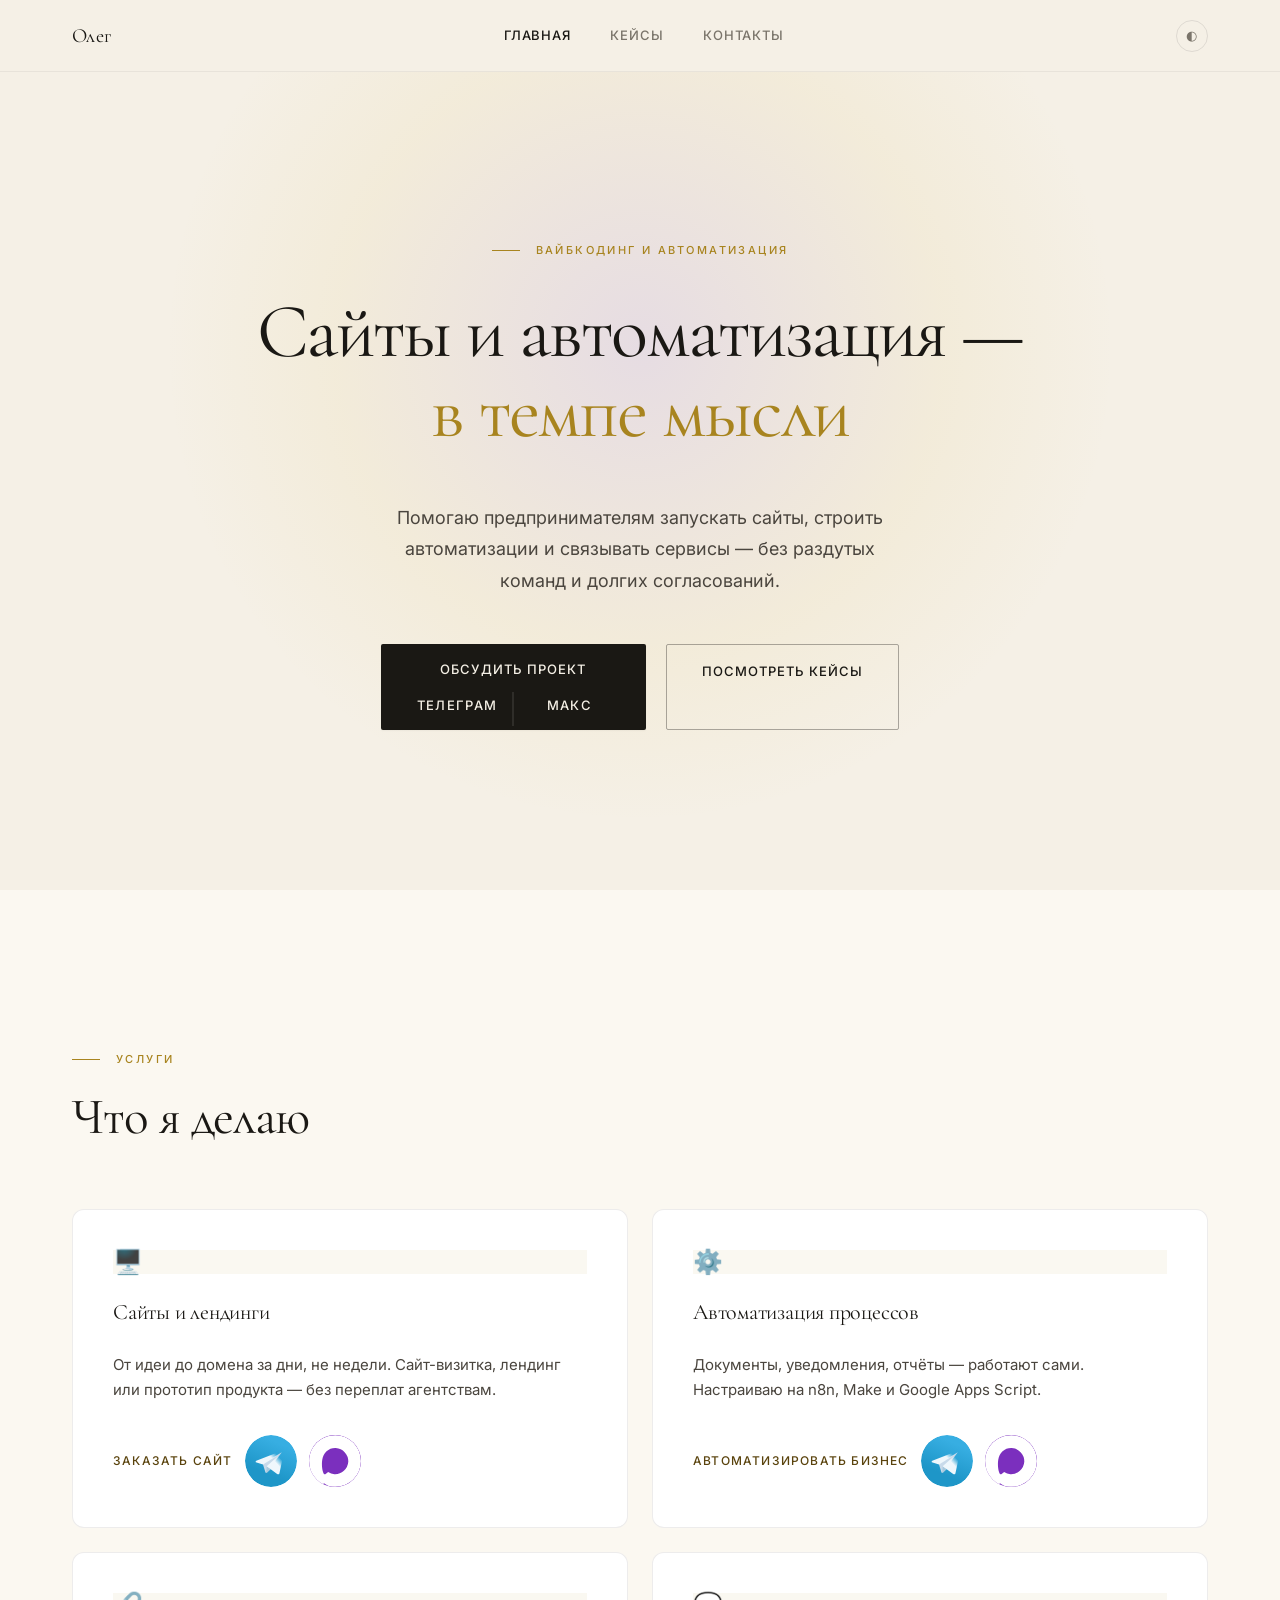
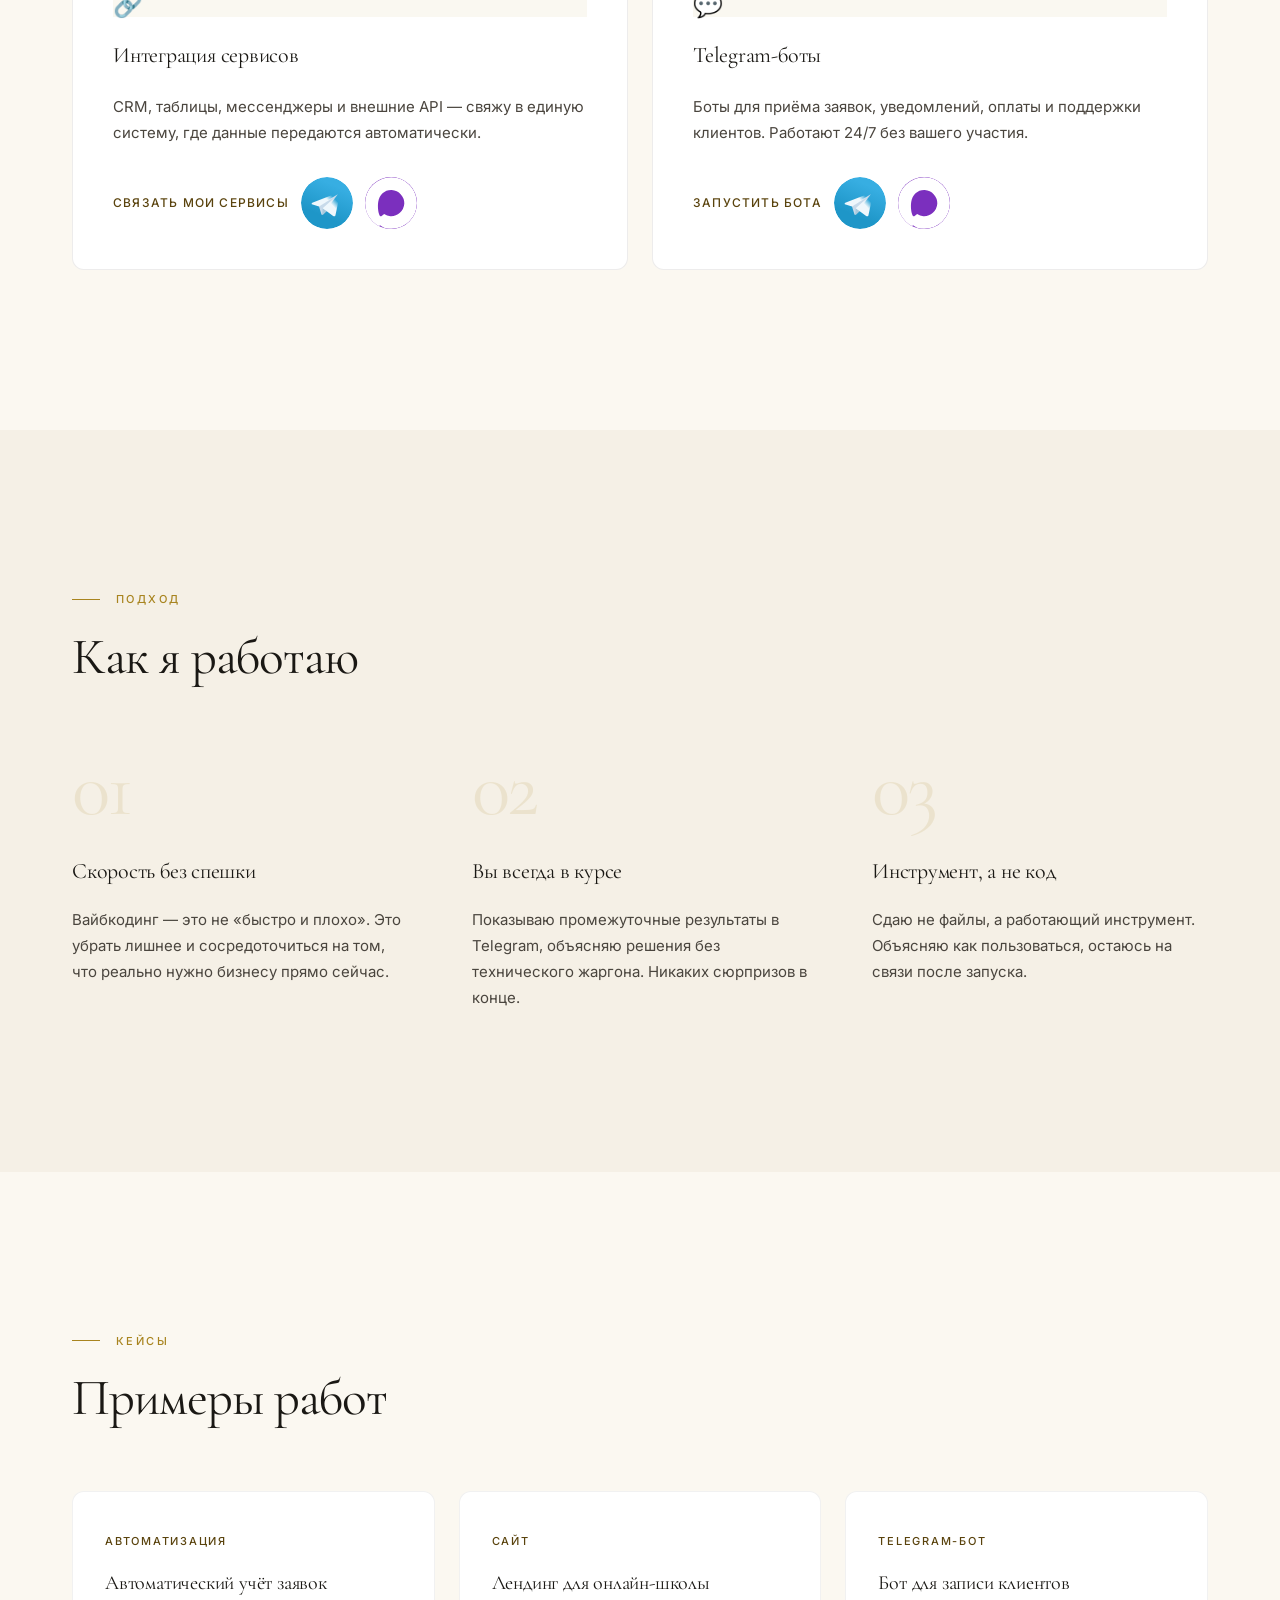
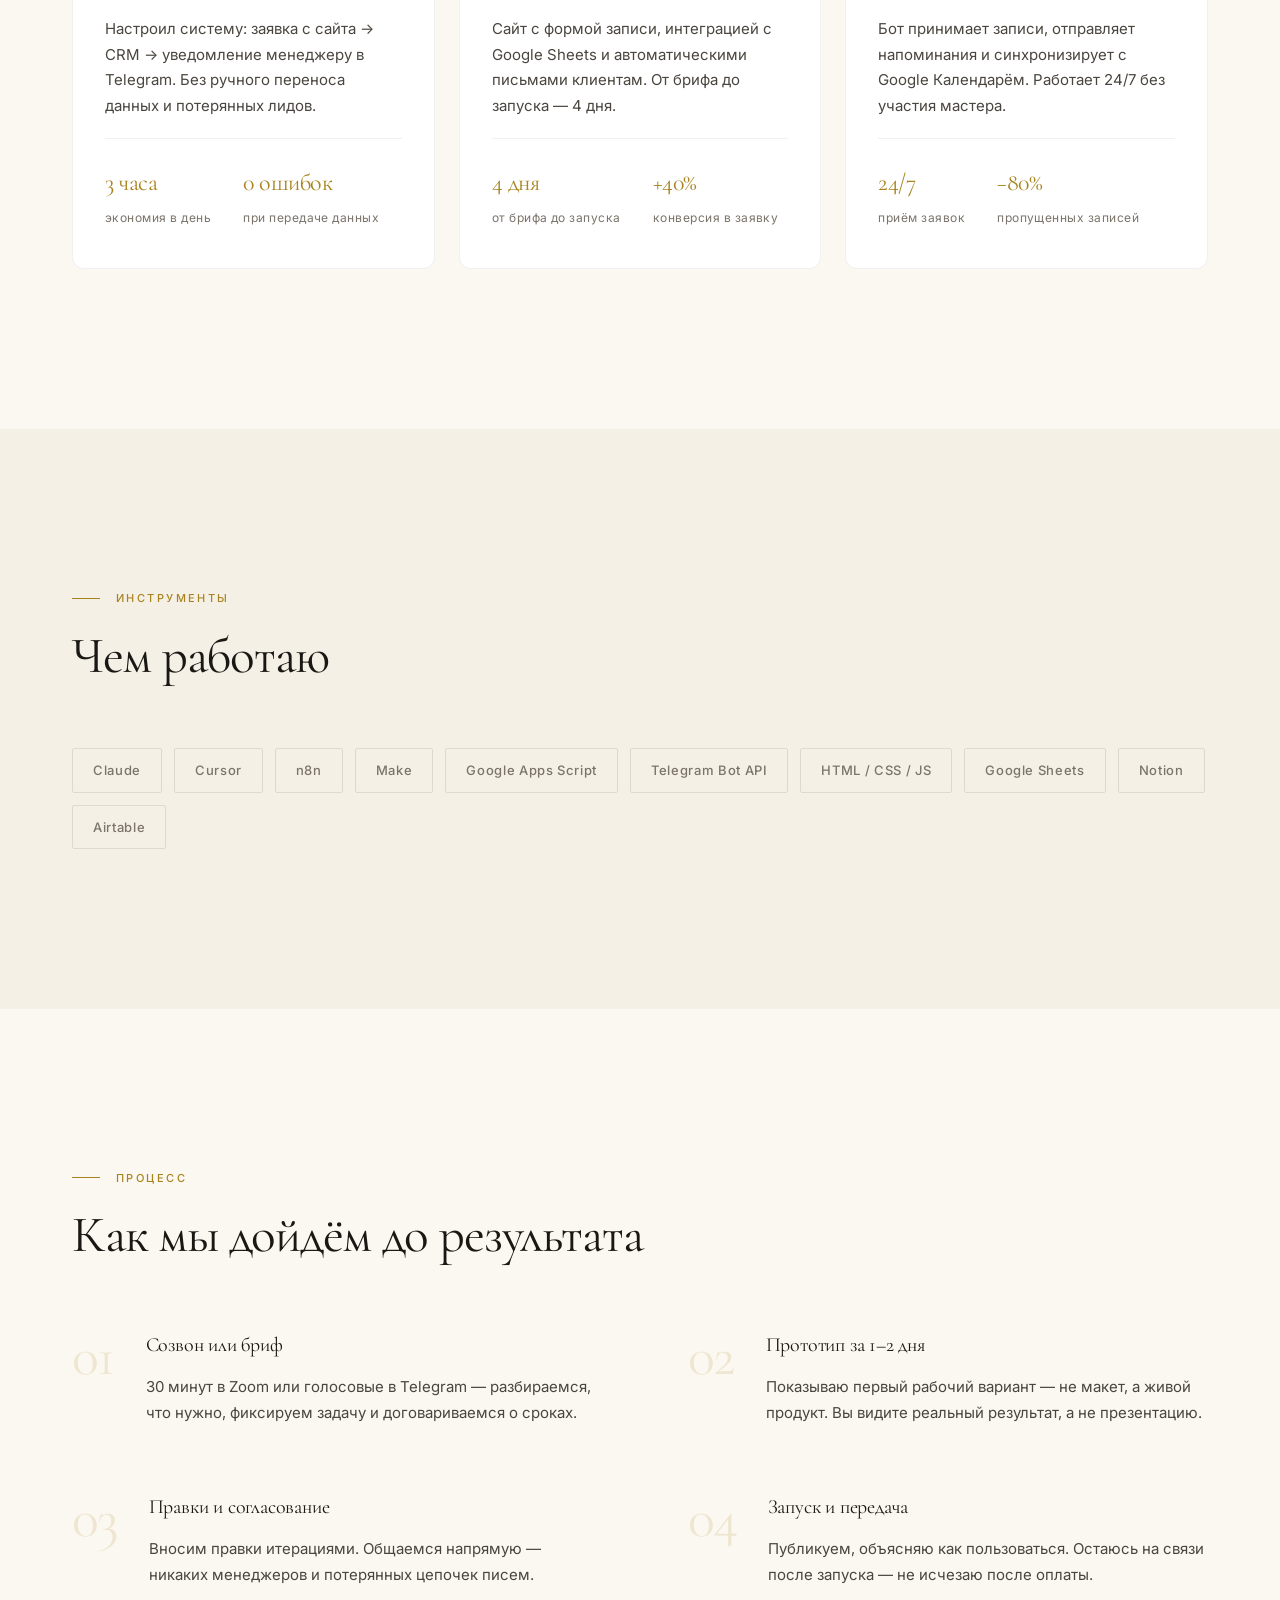
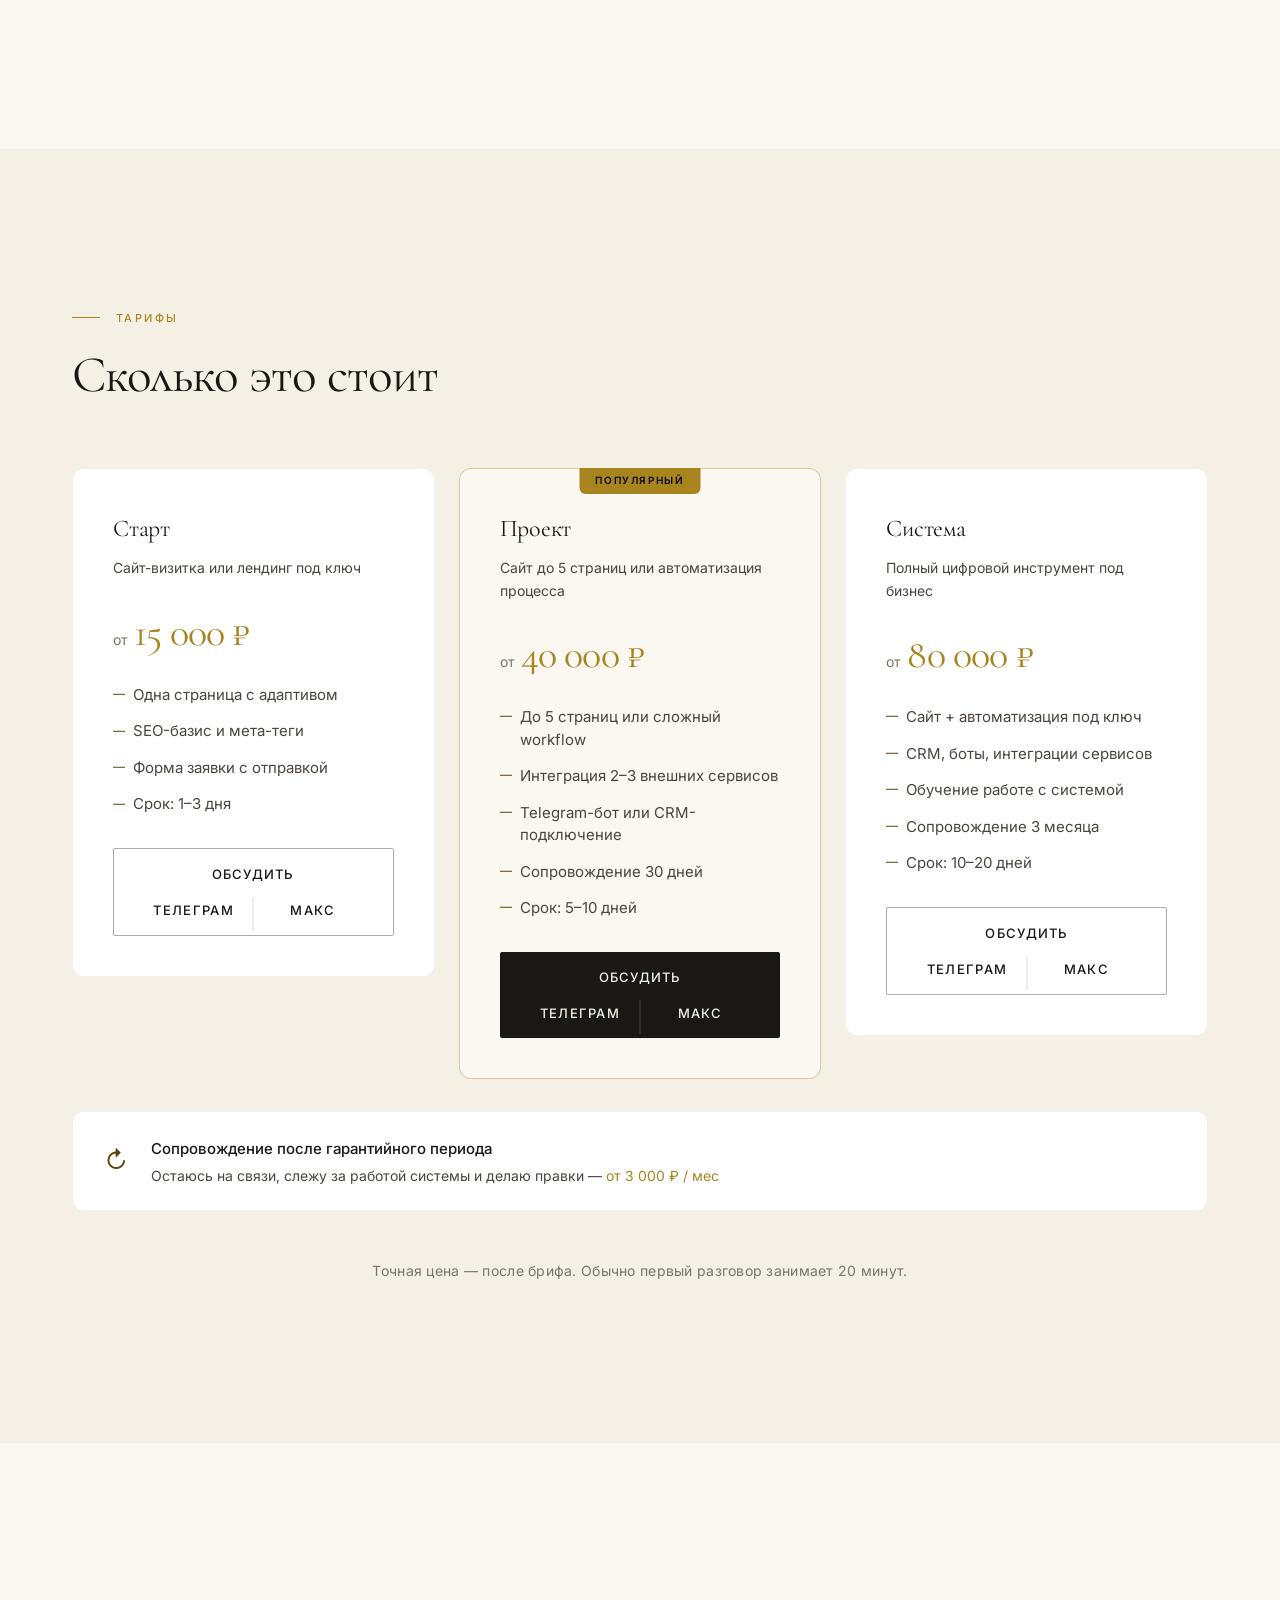
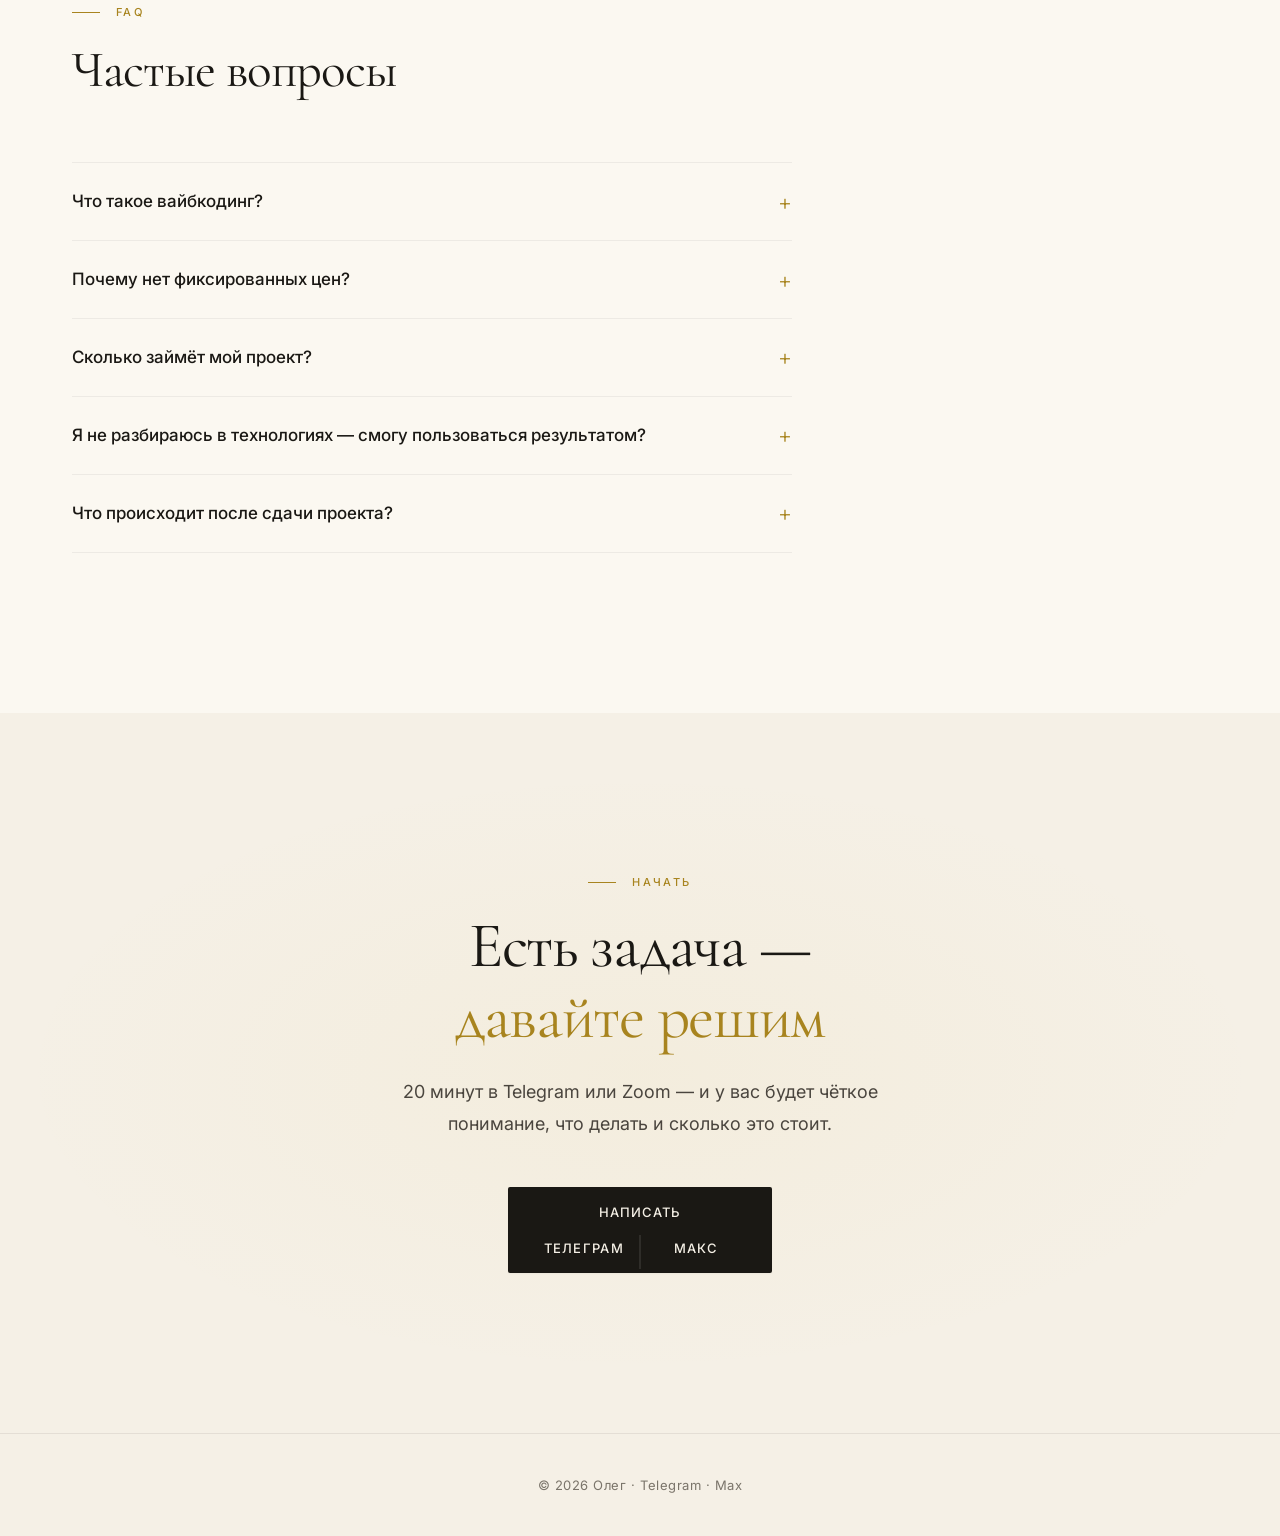
==== commit 84afa966: "Фаза 4: анимации — aurora, shimmer, scroll reveal на всех страницах" ====
--- a/index.html
+++ b/index.html
@@ -25,16 +25,16 @@
 
     <section class="hero">
       <div class="container">
-        <p class="hero__eyebrow">Вайбкодинг и автоматизация</p>
-        <h1 class="hero__title">
+        <p class="hero__eyebrow reveal">Вайбкодинг и автоматизация</p>
+        <h1 class="hero__title reveal" style="transition-delay:.1s">
           Сайты и автоматизация —<br>
           <span class="accent">в темпе мысли</span>
         </h1>
-        <p class="hero__text">
+        <p class="hero__text reveal" style="transition-delay:.2s">
           Помогаю предпринимателям запускать сайты, строить автоматизации
           и связывать сервисы — без раздутых команд и долгих согласований.
         </p>
-        <div class="hero__actions">
+        <div class="hero__actions reveal" style="transition-delay:.3s">
           <div class="btn-split btn-split--primary" role="group" aria-label="Обсудить проект">
             <span class="btn-split__label">Обсудить проект</span>
             <hr class="btn-split__divider" aria-hidden="true">
@@ -50,11 +50,11 @@
 
     <section class="services">
       <div class="container">
-        <p class="section-eyebrow">Услуги</p>
-        <h2 class="section-title">Что я делаю</h2>
-        <div class="services-grid">
-
-          <article class="service-card">
+        <p class="section-eyebrow reveal">Услуги</p>
+        <h2 class="section-title reveal" style="transition-delay:.1s">Что я делаю</h2>
+        <div class="services-grid reveal-group">
+
+          <article class="service-card reveal">
             <div class="service-card__icon-wrap">🖥️</div>
             <h3 class="service-card__title">Сайты и лендинги</h3>
             <p class="service-card__text">От идеи до домена за дни, не недели. Сайт-визитка, лендинг или прототип продукта — без переплат агентствам.</p>
@@ -65,7 +65,7 @@
             </div>
           </article>
 
-          <article class="service-card">
+          <article class="service-card reveal">
             <div class="service-card__icon-wrap">⚙️</div>
             <h3 class="service-card__title">Автоматизация процессов</h3>
             <p class="service-card__text">Документы, уведомления, отчёты — работают сами. Настраиваю на n8n, Make и Google Apps Script.</p>
@@ -76,7 +76,7 @@
             </div>
           </article>
 
-          <article class="service-card">
+          <article class="service-card reveal">
             <div class="service-card__icon-wrap">🔗</div>
             <h3 class="service-card__title">Интеграция сервисов</h3>
             <p class="service-card__text">CRM, таблицы, мессенджеры и внешние API — свяжу в единую систему, где данные передаются автоматически.</p>
@@ -87,7 +87,7 @@
             </div>
           </article>
 
-          <article class="service-card">
+          <article class="service-card reveal">
             <div class="service-card__icon-wrap">💬</div>
             <h3 class="service-card__title">Telegram-боты</h3>
             <p class="service-card__text">Боты для приёма заявок, уведомлений, оплаты и поддержки клиентов. Работают 24/7 без вашего участия.</p>
@@ -104,23 +104,23 @@
 
     <section class="approach">
       <div class="container">
-        <p class="section-eyebrow">Подход</p>
-        <h2 class="section-title">Как я работаю</h2>
-        <div class="approach-grid">
-
-          <div class="approach-item">
+        <p class="section-eyebrow reveal">Подход</p>
+        <h2 class="section-title reveal" style="transition-delay:.1s">Как я работаю</h2>
+        <div class="approach-grid reveal-group">
+
+          <div class="approach-item reveal">
             <span class="approach-item__num">01</span>
             <h3 class="approach-item__title">Скорость без спешки</h3>
             <p class="approach-item__text">Вайбкодинг — это не «быстро и плохо». Это убрать лишнее и сосредоточиться на том, что реально нужно бизнесу прямо сейчас.</p>
           </div>
 
-          <div class="approach-item">
+          <div class="approach-item reveal">
             <span class="approach-item__num">02</span>
             <h3 class="approach-item__title">Вы всегда в курсе</h3>
             <p class="approach-item__text">Показываю промежуточные результаты в Telegram, объясняю решения без технического жаргона. Никаких сюрпризов в конце.</p>
           </div>
 
-          <div class="approach-item">
+          <div class="approach-item reveal">
             <span class="approach-item__num">03</span>
             <h3 class="approach-item__title">Инструмент, а не код</h3>
             <p class="approach-item__text">Сдаю не файлы, а работающий инструмент. Объясняю как пользоваться, остаюсь на связи после запуска.</p>
@@ -132,11 +132,11 @@
 
     <section class="cases">
       <div class="container">
-        <p class="section-eyebrow">Кейсы</p>
-        <h2 class="section-title">Примеры работ</h2>
-        <div class="cases-grid">
-
-          <article class="case-card">
+        <p class="section-eyebrow reveal">Кейсы</p>
+        <h2 class="section-title reveal" style="transition-delay:.1s">Примеры работ</h2>
+        <div class="cases-grid reveal-group">
+
+          <article class="case-card reveal">
             <span class="case-card__tag">Автоматизация</span>
             <h3 class="case-card__title">Автоматический учёт заявок</h3>
             <p class="case-card__text">Настроил систему: заявка с сайта → CRM → уведомление менеджеру в Telegram. Без ручного переноса данных и потерянных лидов.</p>
@@ -152,7 +152,7 @@
             </div>
           </article>
 
-          <article class="case-card">
+          <article class="case-card reveal">
             <span class="case-card__tag">Сайт</span>
             <h3 class="case-card__title">Лендинг для онлайн-школы</h3>
             <p class="case-card__text">Сайт с формой записи, интеграцией с Google Sheets и автоматическими письмами клиентам. От брифа до запуска — 4 дня.</p>
@@ -168,7 +168,7 @@
             </div>
           </article>
 
-          <article class="case-card">
+          <article class="case-card reveal">
             <span class="case-card__tag">Telegram-бот</span>
             <h3 class="case-card__title">Бот для записи клиентов</h3>
             <p class="case-card__text">Бот принимает записи, отправляет напоминания и синхронизирует с Google Календарём. Работает 24/7 без участия мастера.</p>
@@ -190,30 +190,30 @@
 
     <section class="stack">
       <div class="container">
-        <p class="section-eyebrow">Инструменты</p>
-        <h2 class="section-title">Чем работаю</h2>
-        <div class="stack-grid">
-          <div class="stack-item">Claude</div>
-          <div class="stack-item">Cursor</div>
-          <div class="stack-item">n8n</div>
-          <div class="stack-item">Make</div>
-          <div class="stack-item">Google Apps Script</div>
-          <div class="stack-item">Telegram Bot API</div>
-          <div class="stack-item">HTML / CSS / JS</div>
-          <div class="stack-item">Google Sheets</div>
-          <div class="stack-item">Notion</div>
-          <div class="stack-item">Airtable</div>
+        <p class="section-eyebrow reveal">Инструменты</p>
+        <h2 class="section-title reveal" style="transition-delay:.1s">Чем работаю</h2>
+        <div class="stack-grid reveal-group">
+          <div class="stack-item reveal">Claude</div>
+          <div class="stack-item reveal">Cursor</div>
+          <div class="stack-item reveal">n8n</div>
+          <div class="stack-item reveal">Make</div>
+          <div class="stack-item reveal">Google Apps Script</div>
+          <div class="stack-item reveal">Telegram Bot API</div>
+          <div class="stack-item reveal">HTML / CSS / JS</div>
+          <div class="stack-item reveal">Google Sheets</div>
+          <div class="stack-item reveal">Notion</div>
+          <div class="stack-item reveal">Airtable</div>
         </div>
       </div>
     </section>
 
     <section class="process">
       <div class="container">
-        <p class="section-eyebrow">Процесс</p>
-        <h2 class="section-title">Как мы дойдём до результата</h2>
-        <div class="process-steps">
-
-          <div class="process-step">
+        <p class="section-eyebrow reveal">Процесс</p>
+        <h2 class="section-title reveal" style="transition-delay:.1s">Как мы дойдём до результата</h2>
+        <div class="process-steps reveal-group">
+
+          <div class="process-step reveal">
             <span class="process-step__num">01</span>
             <div class="process-step__body">
               <h3 class="process-step__title">Созвон или бриф</h3>
@@ -221,7 +221,7 @@
             </div>
           </div>
 
-          <div class="process-step">
+          <div class="process-step reveal">
             <span class="process-step__num">02</span>
             <div class="process-step__body">
               <h3 class="process-step__title">Прототип за 1–2 дня</h3>
@@ -229,7 +229,7 @@
             </div>
           </div>
 
-          <div class="process-step">
+          <div class="process-step reveal">
             <span class="process-step__num">03</span>
             <div class="process-step__body">
               <h3 class="process-step__title">Правки и согласование</h3>
@@ -237,7 +237,7 @@
             </div>
           </div>
 
-          <div class="process-step">
+          <div class="process-step reveal">
             <span class="process-step__num">04</span>
             <div class="process-step__body">
               <h3 class="process-step__title">Запуск и передача</h3>
@@ -251,11 +251,11 @@
 
     <section class="pricing">
       <div class="container">
-        <p class="section-eyebrow">Тарифы</p>
-        <h2 class="section-title">Сколько это стоит</h2>
-        <div class="pricing-grid">
-
-          <article class="pricing-card">
+        <p class="section-eyebrow reveal">Тарифы</p>
+        <h2 class="section-title reveal" style="transition-delay:.1s">Сколько это стоит</h2>
+        <div class="pricing-grid reveal-group">
+
+          <article class="pricing-card reveal">
             <div class="pricing-card__header">
               <h3 class="pricing-card__name">Старт</h3>
               <p class="pricing-card__desc">Сайт-визитка или лендинг под ключ</p>
@@ -280,7 +280,7 @@
             </div>
           </article>
 
-          <article class="pricing-card pricing-card--featured">
+          <article class="pricing-card pricing-card--featured reveal">
             <div class="pricing-card__badge">Популярный</div>
             <div class="pricing-card__header">
               <h3 class="pricing-card__name">Проект</h3>
@@ -307,7 +307,7 @@
             </div>
           </article>
 
-          <article class="pricing-card">
+          <article class="pricing-card reveal">
             <div class="pricing-card__header">
               <h3 class="pricing-card__name">Система</h3>
               <p class="pricing-card__desc">Полный цифровой инструмент под бизнес</p>
@@ -334,7 +334,7 @@
           </article>
 
         </div>
-        <div class="pricing-support">
+        <div class="pricing-support reveal">
           <span class="pricing-support__icon">↻</span>
           <div class="pricing-support__body">
             <strong class="pricing-support__title">Сопровождение после гарантийного периода</strong>
@@ -347,39 +347,39 @@
 
     <section class="faq">
       <div class="container">
-        <p class="section-eyebrow">FAQ</p>
-        <h2 class="section-title">Частые вопросы</h2>
-        <div class="faq-list">
-
-          <details class="faq-item">
+        <p class="section-eyebrow reveal">FAQ</p>
+        <h2 class="section-title reveal" style="transition-delay:.1s">Частые вопросы</h2>
+        <div class="faq-list reveal-group">
+
+          <details class="faq-item reveal">
             <summary class="faq-item__question">Что такое вайбкодинг?</summary>
             <div class="faq-item__answer">
               <p>Вайбкодинг — это подход к разработке, при котором AI-инструменты берут на себя рутину написания кода, а я направляю процесс, принимаю решения и слежу за качеством. Результат: скорость в 5–10 раз выше, чем при классической разработке — при том же уровне надёжности.</p>
             </div>
           </details>
 
-          <details class="faq-item">
+          <details class="faq-item reveal">
             <summary class="faq-item__question">Почему нет фиксированных цен?</summary>
             <div class="faq-item__answer">
               <p>Потому что у каждого бизнеса своя ситуация. Два похожих проекта могут стоить по-разному из-за интеграций, объёма контента и сроков. Цены выше — диапазон, чтобы понимать порядок суммы. Точную цифру называю после короткого разговора.</p>
             </div>
           </details>
 
-          <details class="faq-item">
+          <details class="faq-item reveal">
             <summary class="faq-item__question">Сколько займёт мой проект?</summary>
             <div class="faq-item__answer">
               <p>Зависит от задачи. Простой лендинг — 1–3 дня. Проект с интеграциями — 5–10 дней. Комплексная система — 10–20 дней. Всегда называю реальные сроки до начала работы и придерживаюсь их.</p>
             </div>
           </details>
 
-          <details class="faq-item">
+          <details class="faq-item reveal">
             <summary class="faq-item__question">Я не разбираюсь в технологиях — смогу пользоваться результатом?</summary>
             <div class="faq-item__answer">
               <p>Да. Я сдаю не «код», а работающий инструмент с понятной инструкцией. Объясняю как пользоваться без технического жаргона. Если что-то пойдёт не так после запуска — я на связи.</p>
             </div>
           </details>
 
-          <details class="faq-item">
+          <details class="faq-item reveal">
             <summary class="faq-item__question">Что происходит после сдачи проекта?</summary>
             <div class="faq-item__answer">
               <p>Не исчезаю. В зависимости от тарифа — от 30 дней до 3 месяцев сопровождения включено в стоимость. Дальше — по договорённости: можно продолжить как ретейнер или обращаться по мере необходимости.</p>
@@ -392,10 +392,10 @@
 
     <section class="final-cta">
       <div class="container">
-        <p class="section-eyebrow">Начать</p>
-        <h2 class="final-cta__title">Есть задача —<br><span class="accent">давайте решим</span></h2>
-        <p class="final-cta__text">20 минут в Telegram или Zoom — и у вас будет чёткое понимание, что делать и сколько это стоит.</p>
-        <div class="btn-split btn-split--primary" role="group" aria-label="Написать">
+        <p class="section-eyebrow reveal">Начать</p>
+        <h2 class="final-cta__title reveal" style="transition-delay:.1s">Есть задача —<br><span class="accent">давайте решим</span></h2>
+        <p class="final-cta__text reveal" style="transition-delay:.2s">20 минут в Telegram или Zoom — и у вас будет чёткое понимание, что делать и сколько это стоит.</p>
+        <div class="btn-split btn-split--primary reveal" style="transition-delay:.3s" role="group" aria-label="Написать">
           <span class="btn-split__label">Написать</span>
           <hr class="btn-split__divider" aria-hidden="true">
           <div class="btn-split__row">
@@ -438,6 +438,7 @@
       });
     });
   </script>
+  <script src="scripts/animations.js"></script>
 
 </body>
 </html>
--- a/styles/main.css
+++ b/styles/main.css
@@ -1387,6 +1387,105 @@
 }
 
 /* ============================================================
+   Aurora — «дышащее» свечение в hero
+   ============================================================ */
+
+.hero {
+  position: relative;
+  overflow: hidden;
+}
+
+.hero::before {
+  content: '';
+  position: absolute;
+  top: -25%;
+  left: 50%;
+  transform: translateX(-50%);
+  width: min(960px, 130vw);
+  height: min(960px, 130vw);
+  background: radial-gradient(
+    ellipse at center,
+    rgba(110, 60, 200, 0.11) 0%,
+    rgba(212, 175, 55, 0.07) 45%,
+    transparent 70%
+  );
+  animation: aurora-breathe 12s ease-in-out infinite;
+  pointer-events: none;
+  z-index: 0;
+}
+
+.hero .container {
+  position: relative;
+  z-index: 1;
+}
+
+@keyframes aurora-breathe {
+  0%, 100% { opacity: 0.65; transform: translateX(-50%) scale(1); }
+  50%       { opacity: 1;    transform: translateX(-50%) scale(1.18); }
+}
+
+/* ============================================================
+   Shimmer — блик на акцентном слове в hero-заголовке
+   ============================================================ */
+
+.hero__title .accent {
+  display: inline-block;
+  position: relative;
+  overflow: hidden;
+}
+
+.hero__title .accent::after {
+  content: '';
+  position: absolute;
+  top: 0;
+  left: -80%;
+  width: 50%;
+  height: 100%;
+  background: linear-gradient(
+    105deg,
+    transparent 20%,
+    rgba(255, 248, 210, 0.4) 50%,
+    transparent 80%
+  );
+  transform: skewX(-15deg);
+  animation: hero-shimmer 4.5s ease-in-out 1.8s infinite;
+  pointer-events: none;
+}
+
+@keyframes hero-shimmer {
+  0%        { left: -80%; }
+  40%, 100% { left: 160%; }
+}
+
+/* ============================================================
+   Scroll reveal
+   ============================================================ */
+
+.reveal {
+  opacity: 0;
+  transform: translateY(24px);
+  transition: opacity 0.8s var(--ease-out), transform 0.8s var(--ease-out);
+}
+
+.reveal.is-visible {
+  opacity: 1;
+  transform: translateY(0);
+}
+
+@media (prefers-reduced-motion: reduce) {
+  .reveal {
+    opacity: 1;
+    transform: none;
+    transition: none;
+  }
+
+  .hero::before,
+  .hero__title .accent::after {
+    animation: none;
+  }
+}
+
+/* ============================================================
    Адаптив — внутренние страницы
    ============================================================ */
 
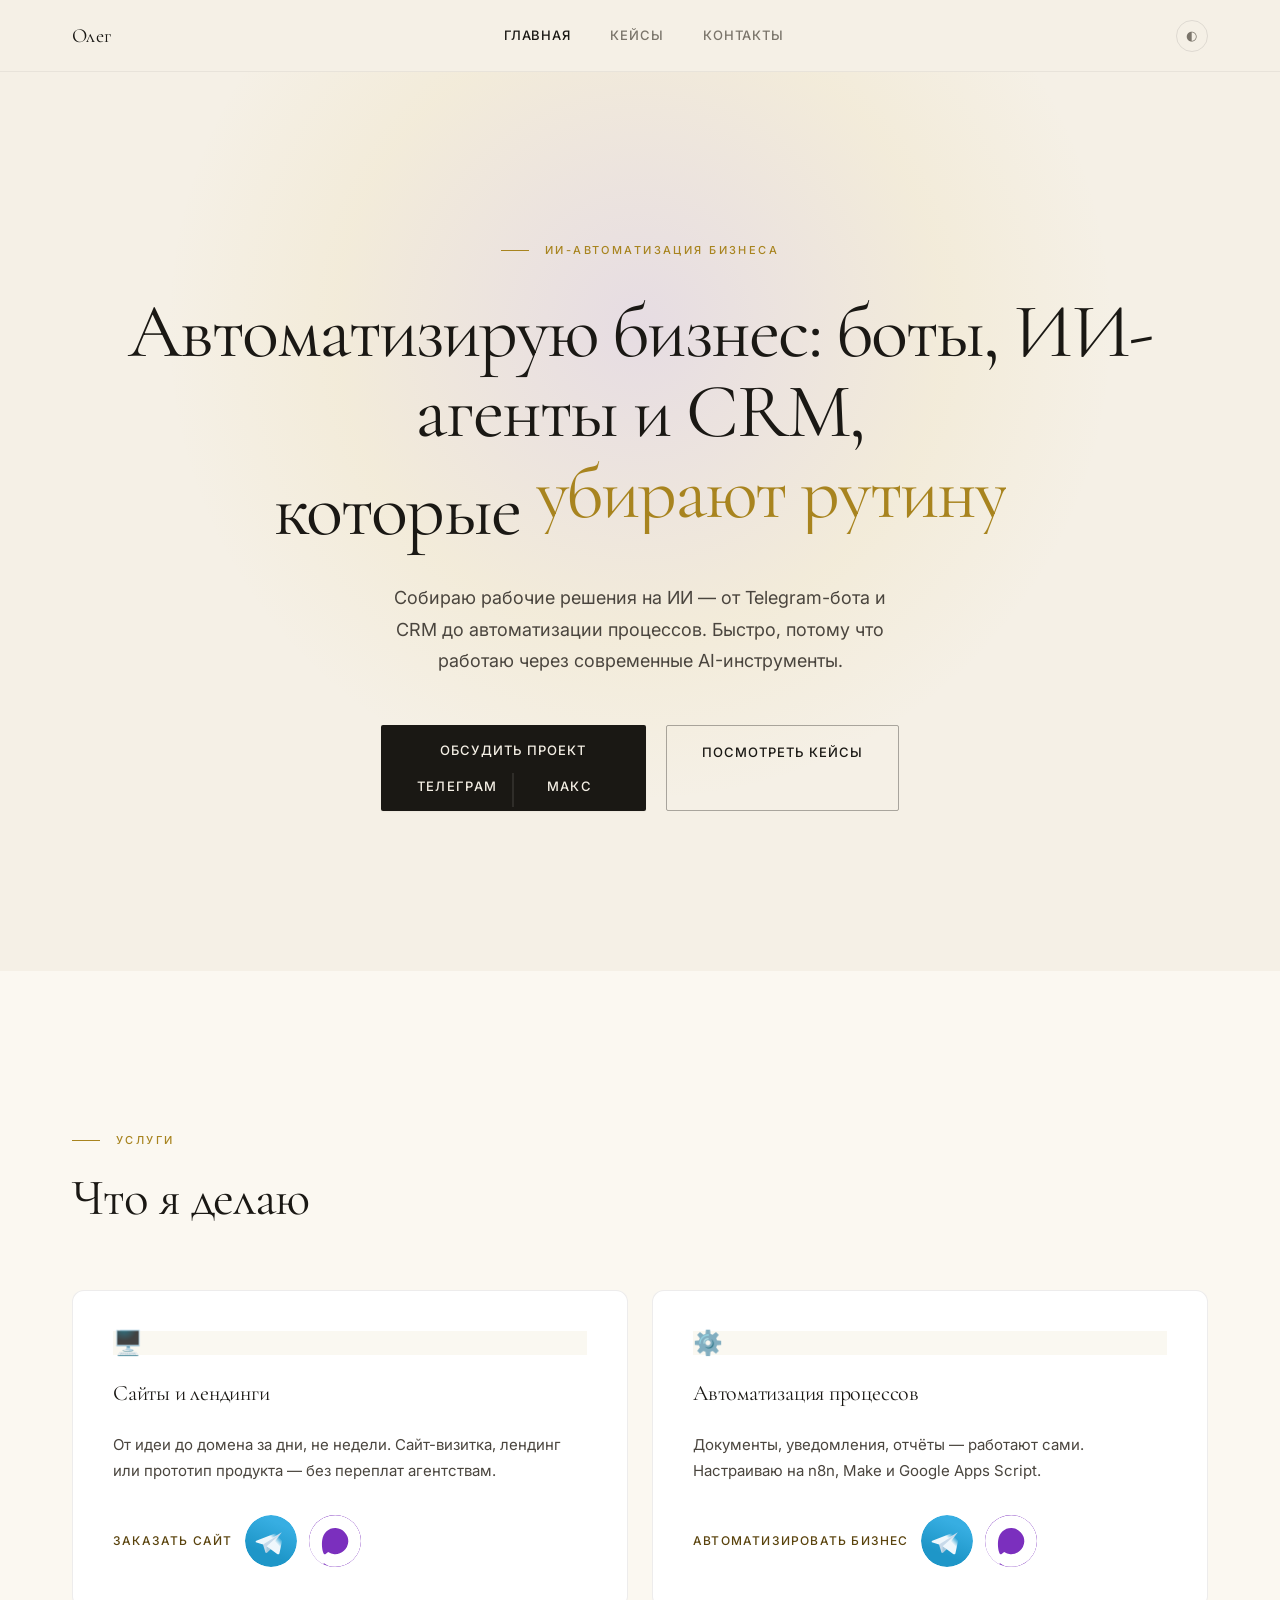
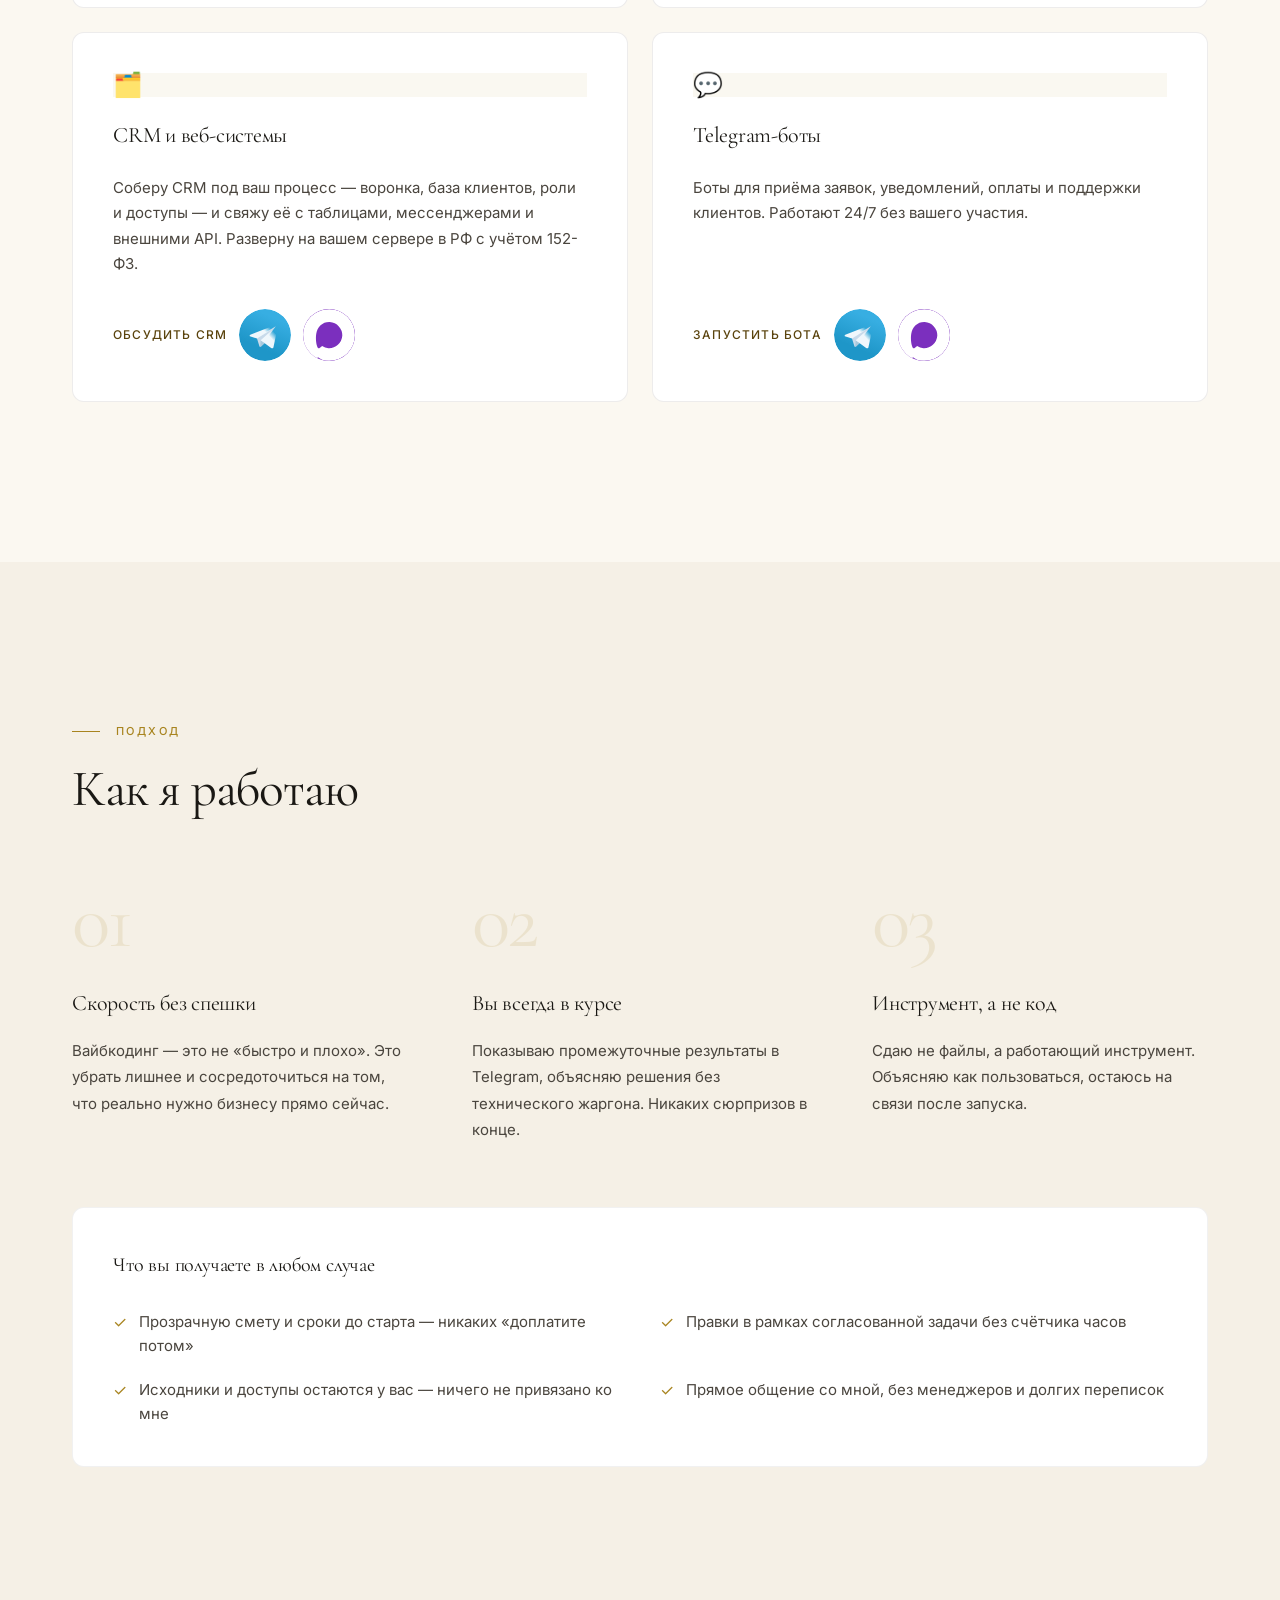
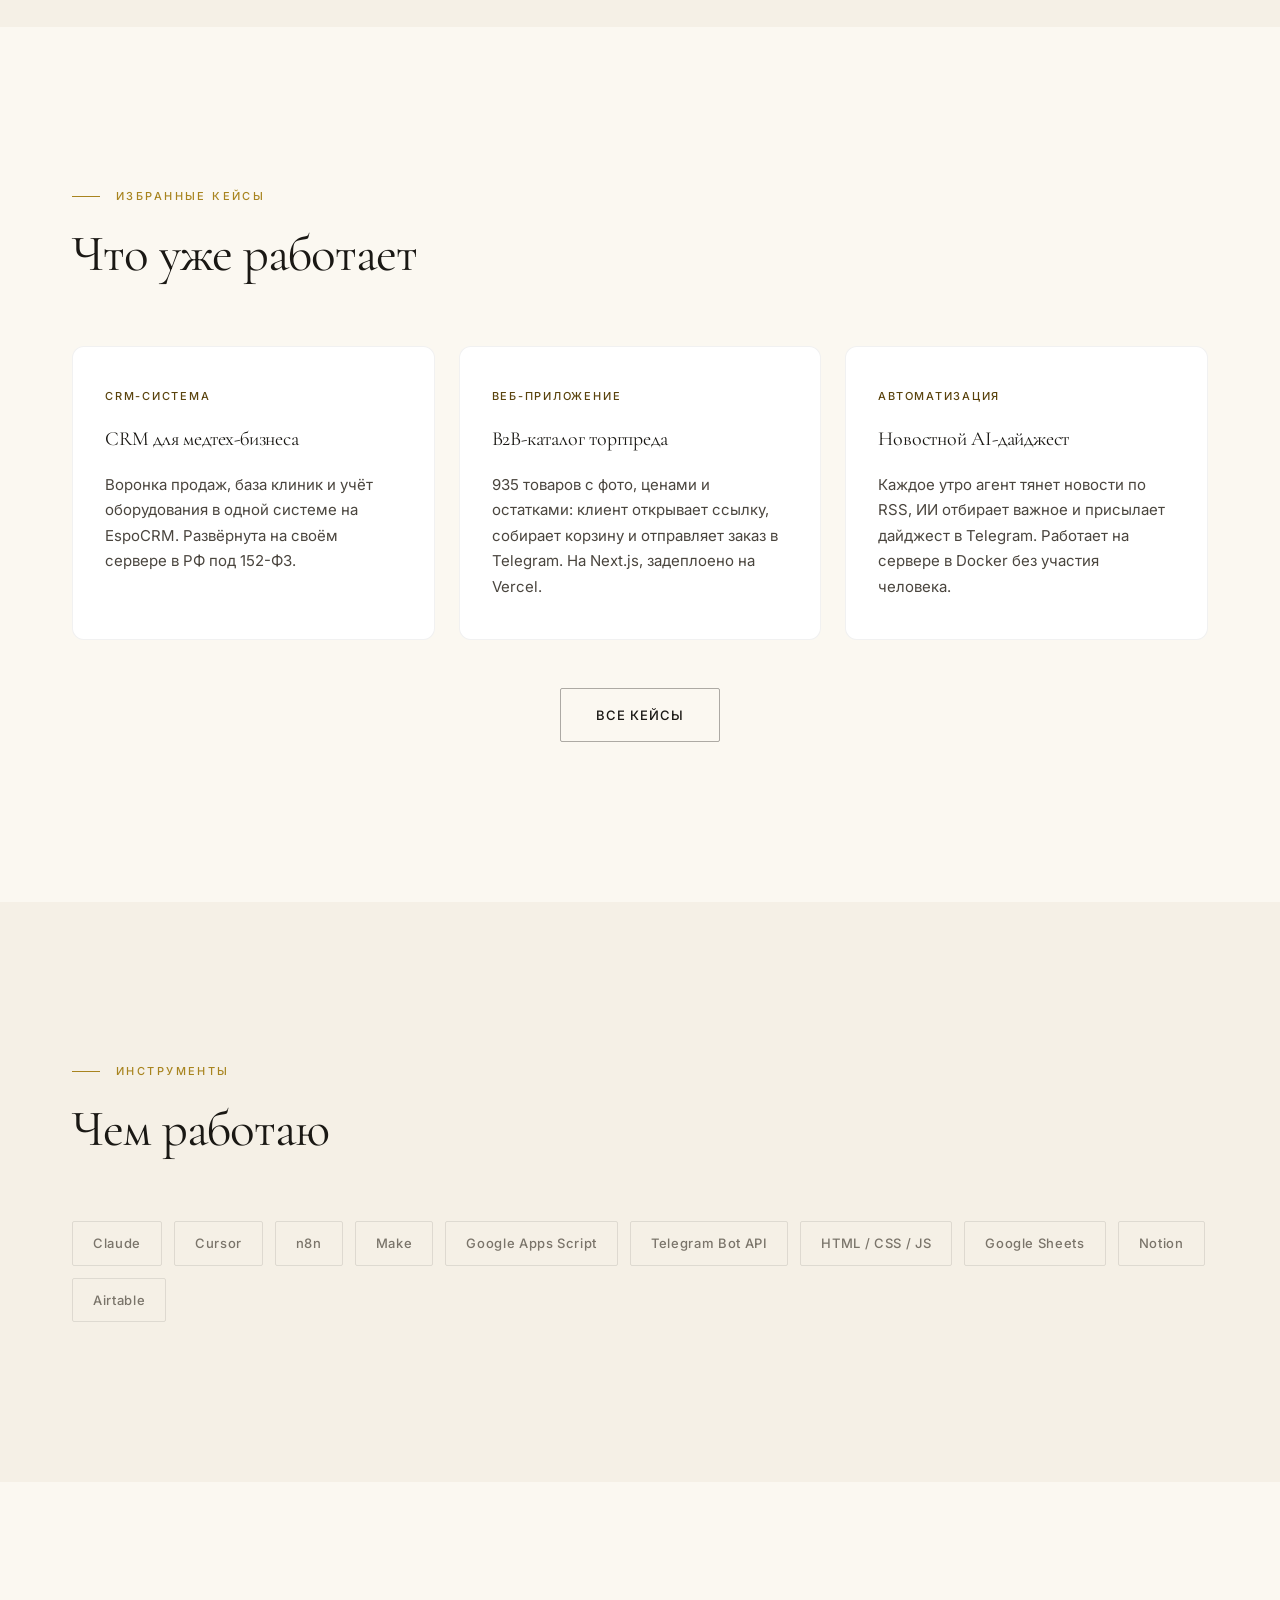
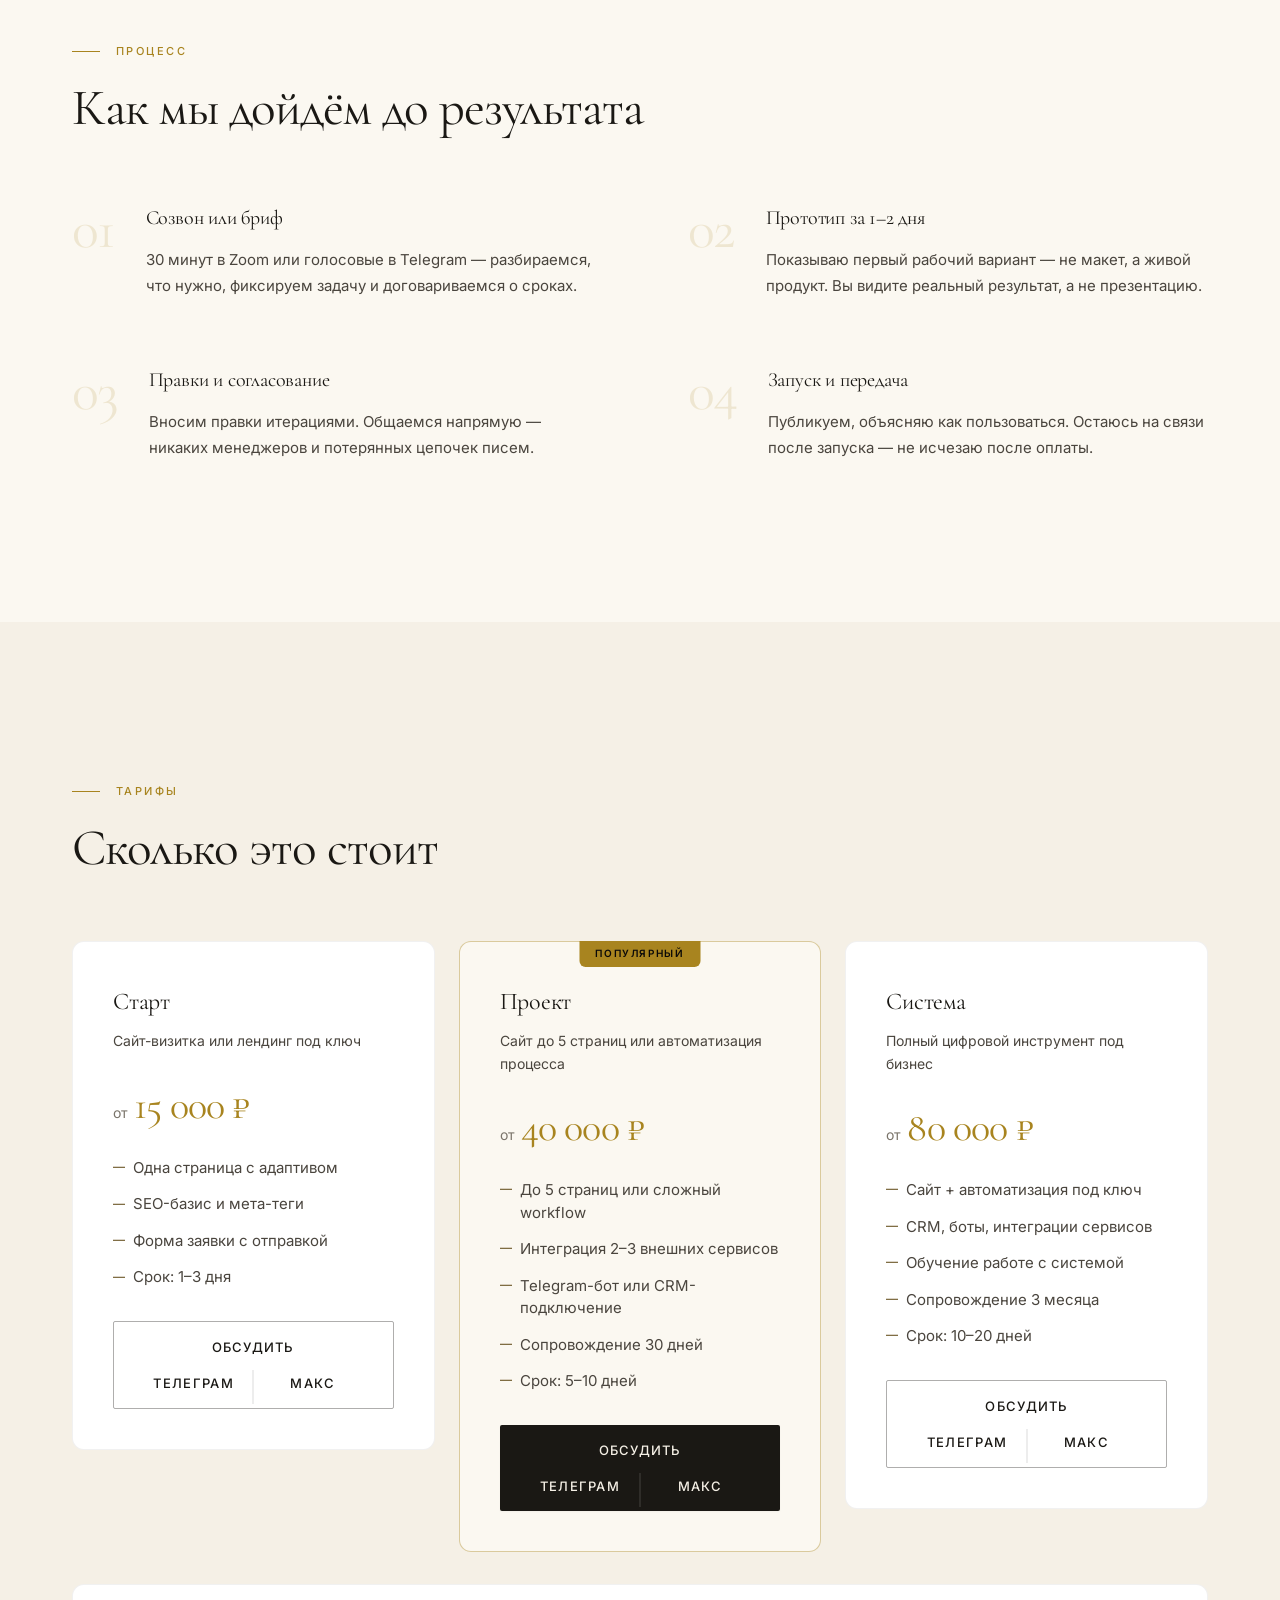
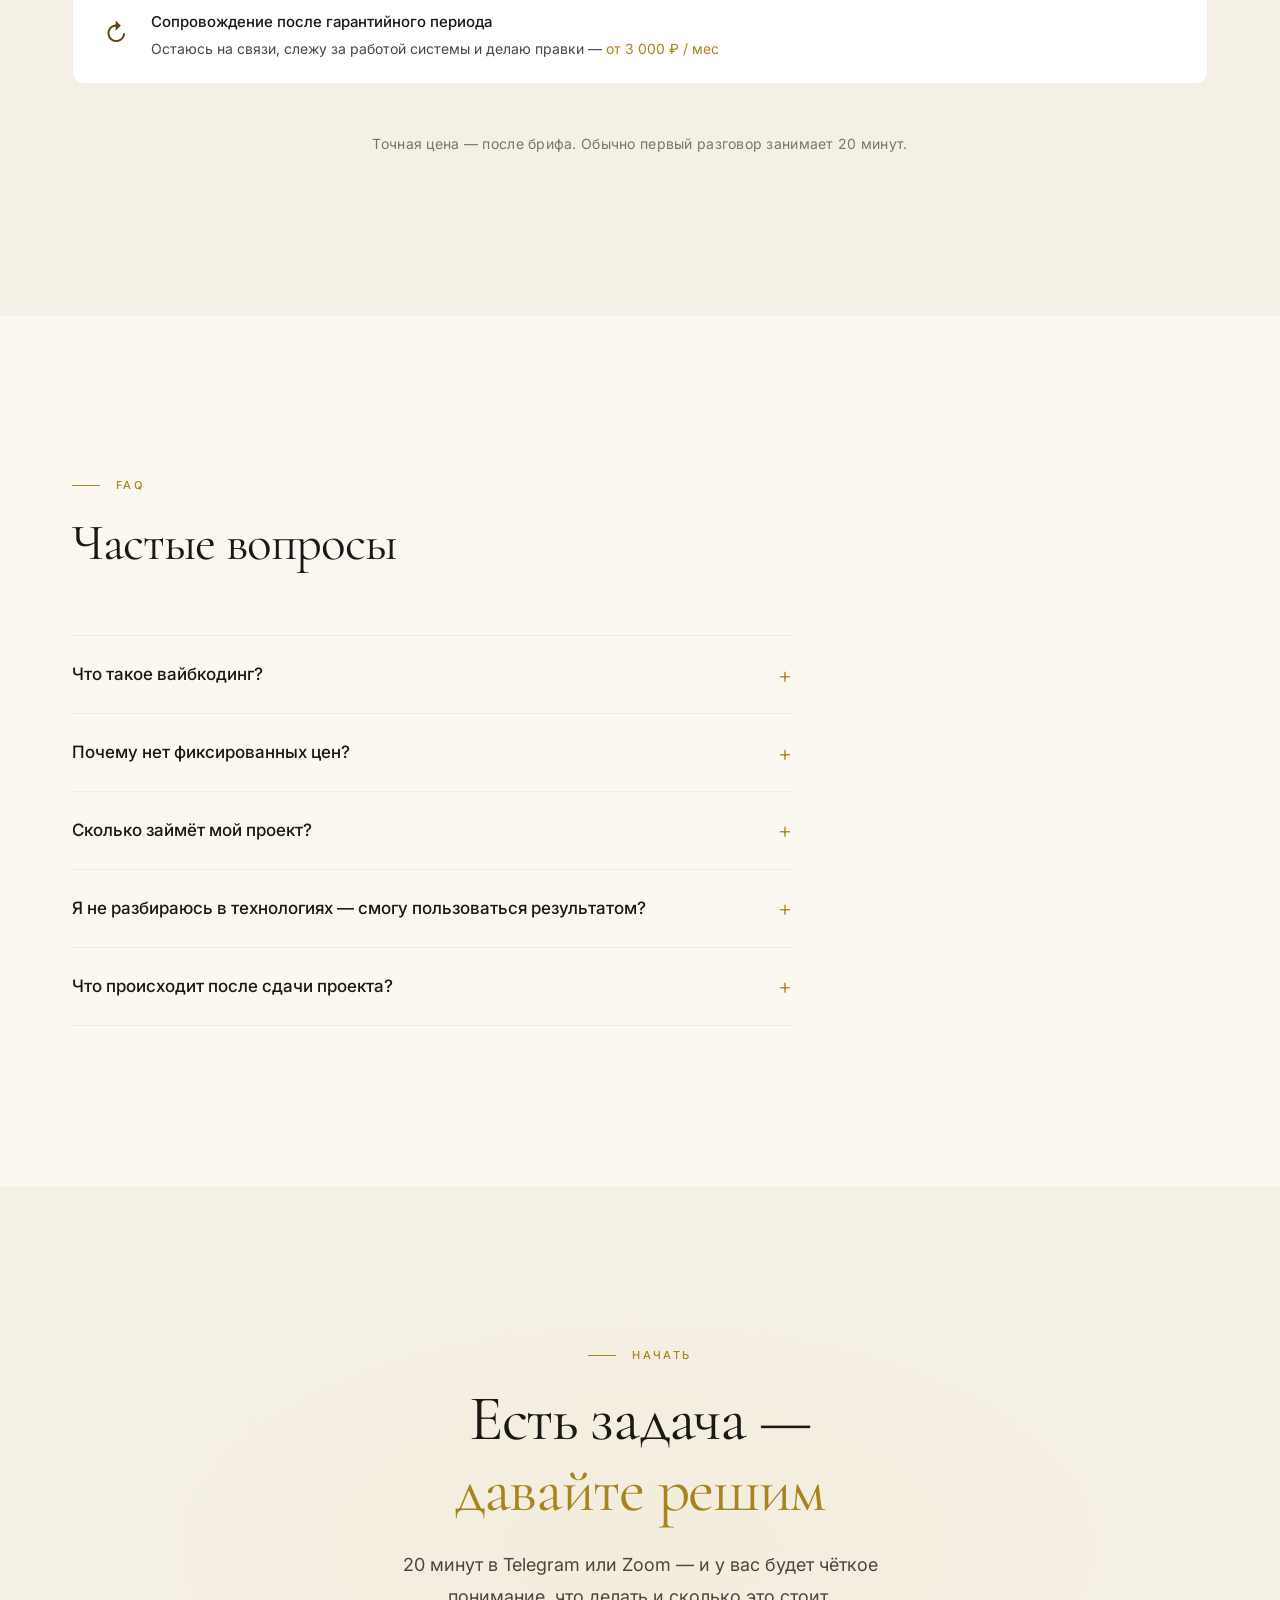
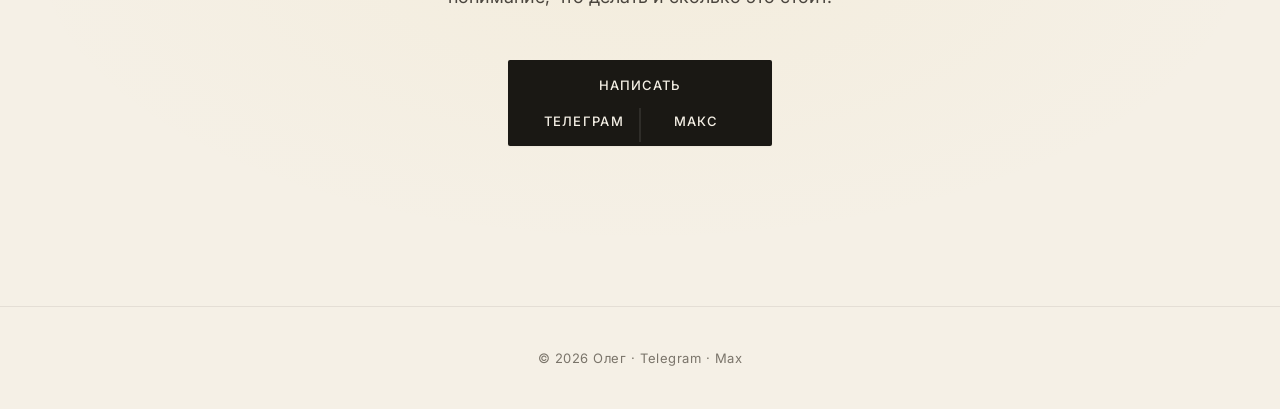
==== commit b3c059b7: "Портфолио под фриланс: реальные кейсы, продающая главная, каркас отзывов, шаблон кейса Co-Authored-B" ====
--- a/index.html
+++ b/index.html
@@ -25,14 +25,14 @@
 
     <section class="hero">
       <div class="container">
-        <p class="hero__eyebrow reveal">Вайбкодинг и автоматизация</p>
+        <p class="hero__eyebrow reveal">ИИ-автоматизация бизнеса</p>
         <h1 class="hero__title reveal" style="transition-delay:.1s">
-          Сайты и автоматизация —<br>
-          <span class="accent">в темпе мысли</span>
+          Автоматизирую бизнес: боты, ИИ-агенты и CRM,<br>
+          которые <span class="accent">убирают рутину</span>
         </h1>
         <p class="hero__text reveal" style="transition-delay:.2s">
-          Помогаю предпринимателям запускать сайты, строить автоматизации
-          и связывать сервисы — без раздутых команд и долгих согласований.
+          Собираю рабочие решения на ИИ — от Telegram-бота и CRM до автоматизации
+          процессов. Быстро, потому что работаю через современные AI-инструменты.
         </p>
         <div class="hero__actions reveal" style="transition-delay:.3s">
           <div class="btn-split btn-split--primary" role="group" aria-label="Обсудить проект">
@@ -77,13 +77,13 @@
           </article>
 
           <article class="service-card reveal">
-            <div class="service-card__icon-wrap">🔗</div>
-            <h3 class="service-card__title">Интеграция сервисов</h3>
-            <p class="service-card__text">CRM, таблицы, мессенджеры и внешние API — свяжу в единую систему, где данные передаются автоматически.</p>
-            <div class="msg-links" role="group" aria-label="Связать мои сервисы">
-              <span class="msg-links__label">Связать мои сервисы</span>
-              <a href="https://t.me/@ZhukOleh" class="msg-links__icon" target="_blank" rel="noopener" aria-label="Связать сервисы в Телеграме"><img src="icons/telegram.svg" alt="" width="52" height="52"></a>
-              <a href="https://max.ru/u/f9LHodD0cOJXA9Ci3XGubfvMmAdkaWaahWprgo3wpwQgSghAZoPytolDWyc" class="msg-links__icon" target="_blank" rel="noopener" aria-label="Связать сервисы в Макс"><img src="icons/max.svg" alt="" width="52" height="52"></a>
+            <div class="service-card__icon-wrap">🗂️</div>
+            <h3 class="service-card__title">CRM и веб-системы</h3>
+            <p class="service-card__text">Соберу CRM под ваш процесс — воронка, база клиентов, роли и доступы — и свяжу её с таблицами, мессенджерами и внешними API. Разверну на вашем сервере в РФ с учётом 152-ФЗ.</p>
+            <div class="msg-links" role="group" aria-label="Обсудить CRM">
+              <span class="msg-links__label">Обсудить CRM</span>
+              <a href="https://t.me/@ZhukOleh" class="msg-links__icon" target="_blank" rel="noopener" aria-label="Обсудить CRM в Телеграме"><img src="icons/telegram.svg" alt="" width="52" height="52"></a>
+              <a href="https://max.ru/u/f9LHodD0cOJXA9Ci3XGubfvMmAdkaWaahWprgo3wpwQgSghAZoPytolDWyc" class="msg-links__icon" target="_blank" rel="noopener" aria-label="Обсудить CRM в Макс"><img src="icons/max.svg" alt="" width="52" height="52"></a>
             </div>
           </article>
 
@@ -127,66 +127,87 @@
           </div>
 
         </div>
+
+        <div class="guarantees reveal">
+          <h3 class="guarantees__title">Что вы получаете в любом случае</h3>
+          <ul class="guarantees__list">
+            <li class="guarantees__item">Прозрачную смету и сроки до старта — никаких «доплатите потом»</li>
+            <li class="guarantees__item">Правки в рамках согласованной задачи без счётчика часов</li>
+            <li class="guarantees__item">Исходники и доступы остаются у вас — ничего не привязано ко мне</li>
+            <li class="guarantees__item">Прямое общение со мной, без менеджеров и долгих переписок</li>
+          </ul>
+        </div>
       </div>
     </section>
 
     <section class="cases">
       <div class="container">
-        <p class="section-eyebrow reveal">Кейсы</p>
-        <h2 class="section-title reveal" style="transition-delay:.1s">Примеры работ</h2>
+        <p class="section-eyebrow reveal">Избранные кейсы</p>
+        <h2 class="section-title reveal" style="transition-delay:.1s">Что уже работает</h2>
         <div class="cases-grid reveal-group">
 
-          <article class="case-card reveal">
+          <a href="portfolio.html" class="case-card reveal">
+            <span class="case-card__tag">CRM-система</span>
+            <h3 class="case-card__title">CRM для медтех-бизнеса</h3>
+            <p class="case-card__text">Воронка продаж, база клиник и учёт оборудования в одной системе на EspoCRM. Развёрнута на своём сервере в РФ под 152-ФЗ.</p>
+          </a>
+
+          <a href="portfolio.html" class="case-card reveal">
+            <span class="case-card__tag">Веб-приложение</span>
+            <h3 class="case-card__title">B2B-каталог торгпреда</h3>
+            <p class="case-card__text">935 товаров с фото, ценами и остатками: клиент открывает ссылку, собирает корзину и отправляет заказ в Telegram. На Next.js, задеплоено на Vercel.</p>
+          </a>
+
+          <a href="portfolio.html" class="case-card reveal">
             <span class="case-card__tag">Автоматизация</span>
-            <h3 class="case-card__title">Автоматический учёт заявок</h3>
-            <p class="case-card__text">Настроил систему: заявка с сайта → CRM → уведомление менеджеру в Telegram. Без ручного переноса данных и потерянных лидов.</p>
-            <div class="case-card__metrics">
-              <div class="case-card__metric">
-                <span class="case-card__metric-value">3 часа</span>
-                <span class="case-card__metric-label">экономия в день</span>
-              </div>
-              <div class="case-card__metric">
-                <span class="case-card__metric-value">0 ошибок</span>
-                <span class="case-card__metric-label">при передаче данных</span>
-              </div>
-            </div>
-          </article>
-
-          <article class="case-card reveal">
-            <span class="case-card__tag">Сайт</span>
-            <h3 class="case-card__title">Лендинг для онлайн-школы</h3>
-            <p class="case-card__text">Сайт с формой записи, интеграцией с Google Sheets и автоматическими письмами клиентам. От брифа до запуска — 4 дня.</p>
-            <div class="case-card__metrics">
-              <div class="case-card__metric">
-                <span class="case-card__metric-value">4 дня</span>
-                <span class="case-card__metric-label">от брифа до запуска</span>
-              </div>
-              <div class="case-card__metric">
-                <span class="case-card__metric-value">+40%</span>
-                <span class="case-card__metric-label">конверсия в заявку</span>
-              </div>
-            </div>
-          </article>
-
-          <article class="case-card reveal">
-            <span class="case-card__tag">Telegram-бот</span>
-            <h3 class="case-card__title">Бот для записи клиентов</h3>
-            <p class="case-card__text">Бот принимает записи, отправляет напоминания и синхронизирует с Google Календарём. Работает 24/7 без участия мастера.</p>
-            <div class="case-card__metrics">
-              <div class="case-card__metric">
-                <span class="case-card__metric-value">24/7</span>
-                <span class="case-card__metric-label">приём заявок</span>
-              </div>
-              <div class="case-card__metric">
-                <span class="case-card__metric-value">−80%</span>
-                <span class="case-card__metric-label">пропущенных записей</span>
-              </div>
-            </div>
-          </article>
-
-        </div>
-      </div>
-    </section>
+            <h3 class="case-card__title">Новостной AI-дайджест</h3>
+            <p class="case-card__text">Каждое утро агент тянет новости по RSS, ИИ отбирает важное и присылает дайджест в Telegram. Работает на сервере в Docker без участия человека.</p>
+          </a>
+
+        </div>
+        <div class="cases__more reveal">
+          <a href="portfolio.html" class="btn btn--secondary">Все кейсы</a>
+        </div>
+      </div>
+    </section>
+
+    <!-- ============================================================
+         СЕКЦИЯ «ОТЗЫВЫ» — СКРЫТА до наполнения реальными отзывами.
+         КАК РАСКРЫТЬ: ниже секция обёрнута во второй HTML-комментарий
+         (строки «открыть комментарий» и «закрыть комментарий» вокруг
+         тега section). Удали обе эти строки-обёртки — секция станет видимой.
+         Затем замени плейсхолдеры в карточках на реальные отзывы.
+         Раскрывать, когда наберётся не меньше 2 настоящих отзывов.
+         НЕ выдумывать отзывы, имена и цитаты.
+         Чтобы добавить ещё отзыв — скопируй один article.review-card.
+         ============================================================ -->
+    <!--
+    <section class="reviews">
+      <div class="container">
+        <p class="section-eyebrow reveal">Отзывы</p>
+        <h2 class="section-title reveal" style="transition-delay:.1s">Что говорят клиенты</h2>
+        <div class="reviews-grid reveal-group">
+
+          <article class="review-card reveal">
+            <p class="review-card__text">«ПЛЕЙСХОЛДЕР: текст отзыва живыми словами клиента — что было нужно, что получилось, как прошла работа.»</p>
+            <div class="review-card__author">
+              <span class="review-card__name">ПЛЕЙСХОЛДЕР: Имя</span>
+              <span class="review-card__role">ПЛЕЙСХОЛДЕР: роль или проект</span>
+            </div>
+          </article>
+
+          <article class="review-card reveal">
+            <p class="review-card__text">«ПЛЕЙСХОЛДЕР: текст второго отзыва живыми словами клиента.»</p>
+            <div class="review-card__author">
+              <span class="review-card__name">ПЛЕЙСХОЛДЕР: Имя</span>
+              <span class="review-card__role">ПЛЕЙСХОЛДЕР: роль или проект</span>
+            </div>
+          </article>
+
+        </div>
+      </div>
+    </section>
+    -->
 
     <section class="stack">
       <div class="container">
--- a/styles/main.css
+++ b/styles/main.css
@@ -522,6 +522,17 @@
 .case-card:hover {
   border-color: var(--border-gold);
   transform: translateY(-4px);
+}
+
+/* Карточка-тизер как ссылка (избранные кейсы на главной) */
+a.case-card {
+  text-decoration: none;
+}
+
+/* Кнопка «Все кейсы» под сеткой тизеров */
+.cases__more {
+  margin-top: 3rem;
+  text-align: center;
 }
 
 .case-card__tag {
@@ -1519,3 +1530,127 @@
     flex-wrap: wrap;
   }
 }
+
+/* ============================================================
+   Гарантии — честный блок доверия внутри секции «Подход»
+   (что клиент получает в любом случае)
+   ============================================================ */
+
+.guarantees {
+  margin-top: 4rem;
+  padding: 2.5rem;
+  border: 1px solid var(--border-subtle);
+  border-radius: 12px;
+  background: var(--bg-surface);
+}
+
+.guarantees__title {
+  font-family: var(--font-heading);
+  font-size: 1.25rem;
+  font-weight: 400;
+  color: var(--text-primary);
+  letter-spacing: -0.01em;
+  margin-bottom: 1.75rem;
+}
+
+.guarantees__list {
+  display: grid;
+  grid-template-columns: repeat(2, 1fr);
+  gap: 1.25rem 2.5rem;
+  list-style: none;
+}
+
+.guarantees__item {
+  display: flex;
+  align-items: flex-start;
+  gap: 0.75rem;
+  font-size: 0.9375rem;
+  color: var(--text-secondary);
+  line-height: 1.6;
+}
+
+.guarantees__item::before {
+  content: "✓";
+  color: var(--gold-classic);
+  font-size: 1rem;
+  line-height: 1.6;
+  flex-shrink: 0;
+}
+
+@media (max-width: 720px) {
+  .guarantees {
+    padding: 2rem 1.75rem;
+  }
+
+  .guarantees__list {
+    grid-template-columns: 1fr;
+  }
+}
+
+/* ============================================================
+   Отзывы — карточки соцпруфа
+   ВНИМАНИЕ: секция .reviews пока скрыта в index.html (обёрнута
+   в HTML-комментарий). Стили готовы к моменту наполнения.
+   ============================================================ */
+
+.reviews {
+  padding: 160px 0;
+  background: var(--bg-void);
+}
+
+.reviews-grid {
+  display: grid;
+  grid-template-columns: repeat(2, 1fr);
+  gap: 1.5rem;
+}
+
+.review-card {
+  background: var(--bg-surface);
+  border: 1px solid var(--border-subtle);
+  border-radius: 12px;
+  padding: 2.5rem 2rem;
+  display: flex;
+  flex-direction: column;
+  gap: 1.5rem;
+  transition: border-color 0.3s var(--ease-out), transform 0.3s var(--ease-out);
+}
+
+.review-card:hover {
+  border-color: var(--border-gold);
+  transform: translateY(-4px);
+}
+
+.review-card__text {
+  font-size: 1rem;
+  color: var(--text-primary);
+  line-height: 1.75;
+  flex: 1;
+}
+
+.review-card__author {
+  display: flex;
+  flex-direction: column;
+  gap: 0.25rem;
+  padding-top: 1.5rem;
+  border-top: 1px solid var(--border-subtle);
+}
+
+.review-card__name {
+  font-family: var(--font-heading);
+  font-size: 1.0625rem;
+  font-weight: 400;
+  color: var(--text-primary);
+  letter-spacing: -0.01em;
+}
+
+.review-card__role {
+  font-size: 0.8125rem;
+  color: var(--text-tertiary);
+  letter-spacing: 0.02em;
+}
+
+@media (max-width: 720px) {
+  .reviews-grid {
+    grid-template-columns: 1fr;
+  }
+}
